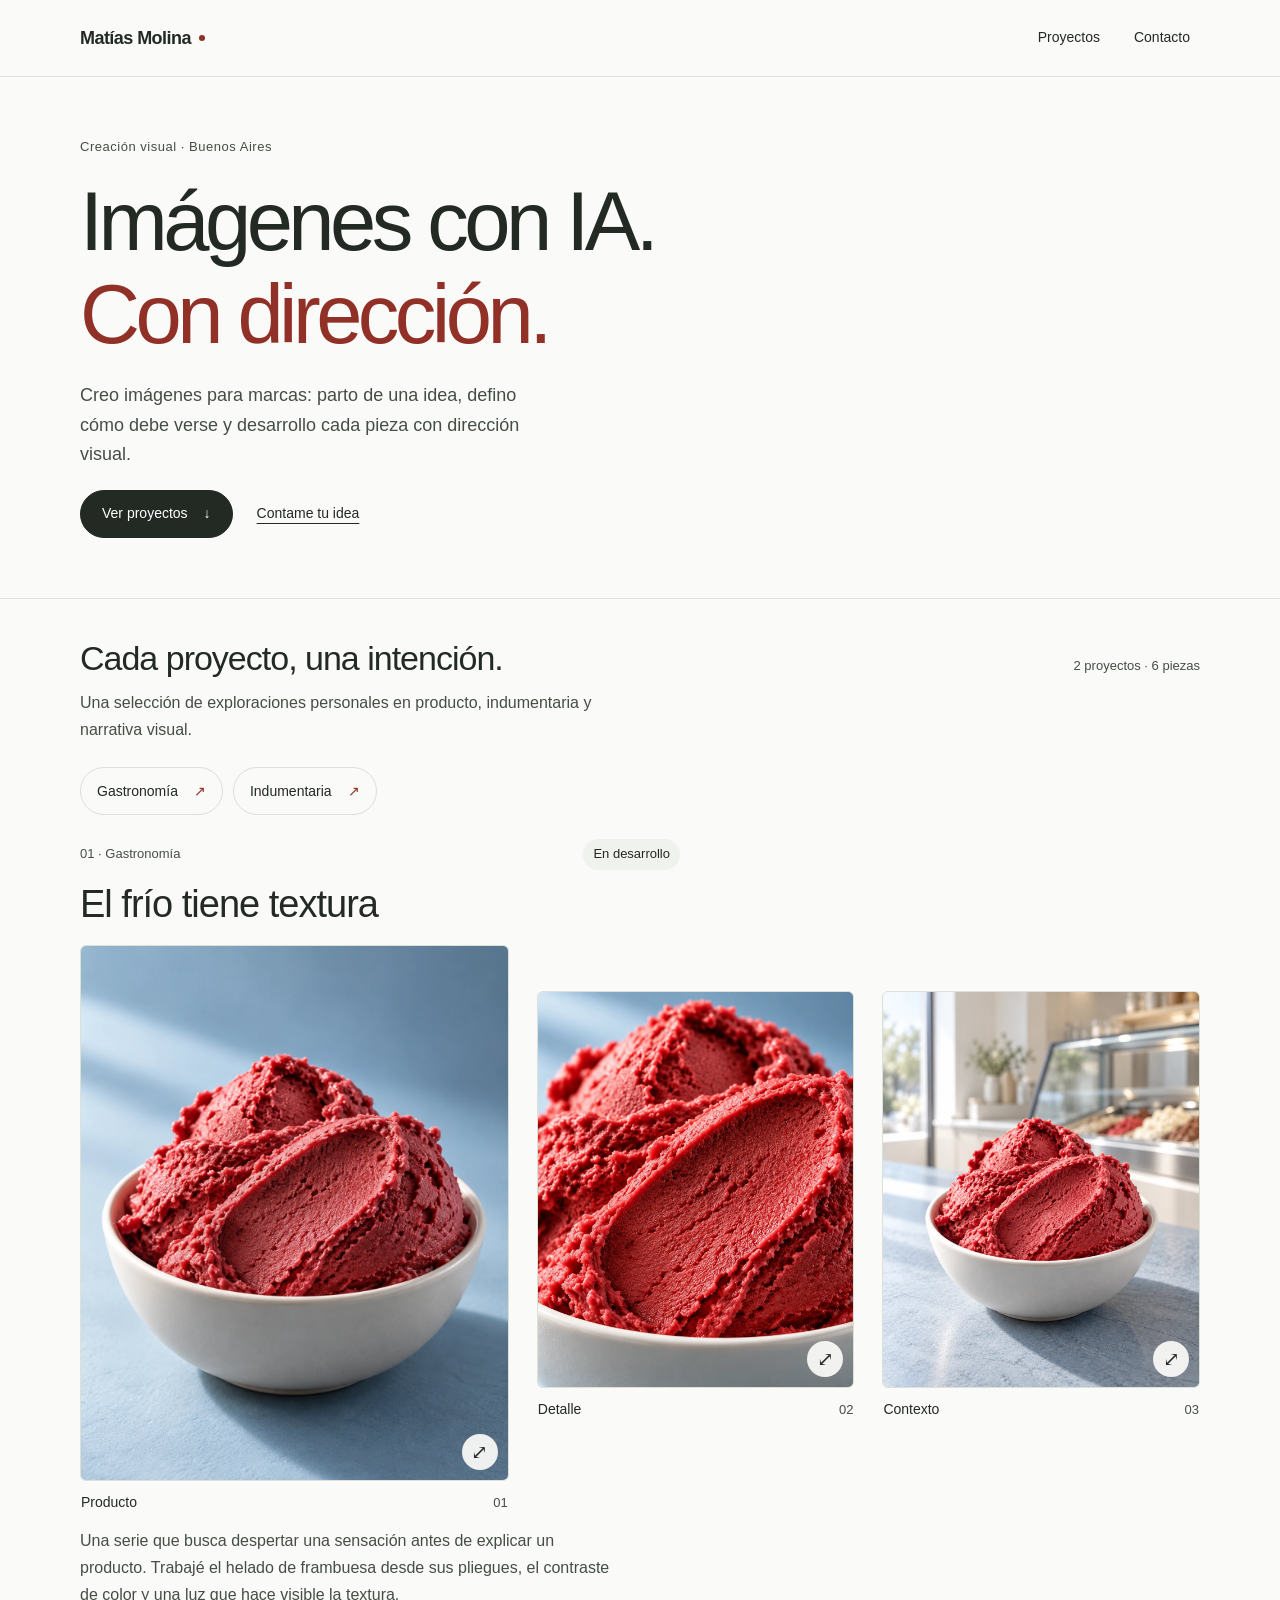
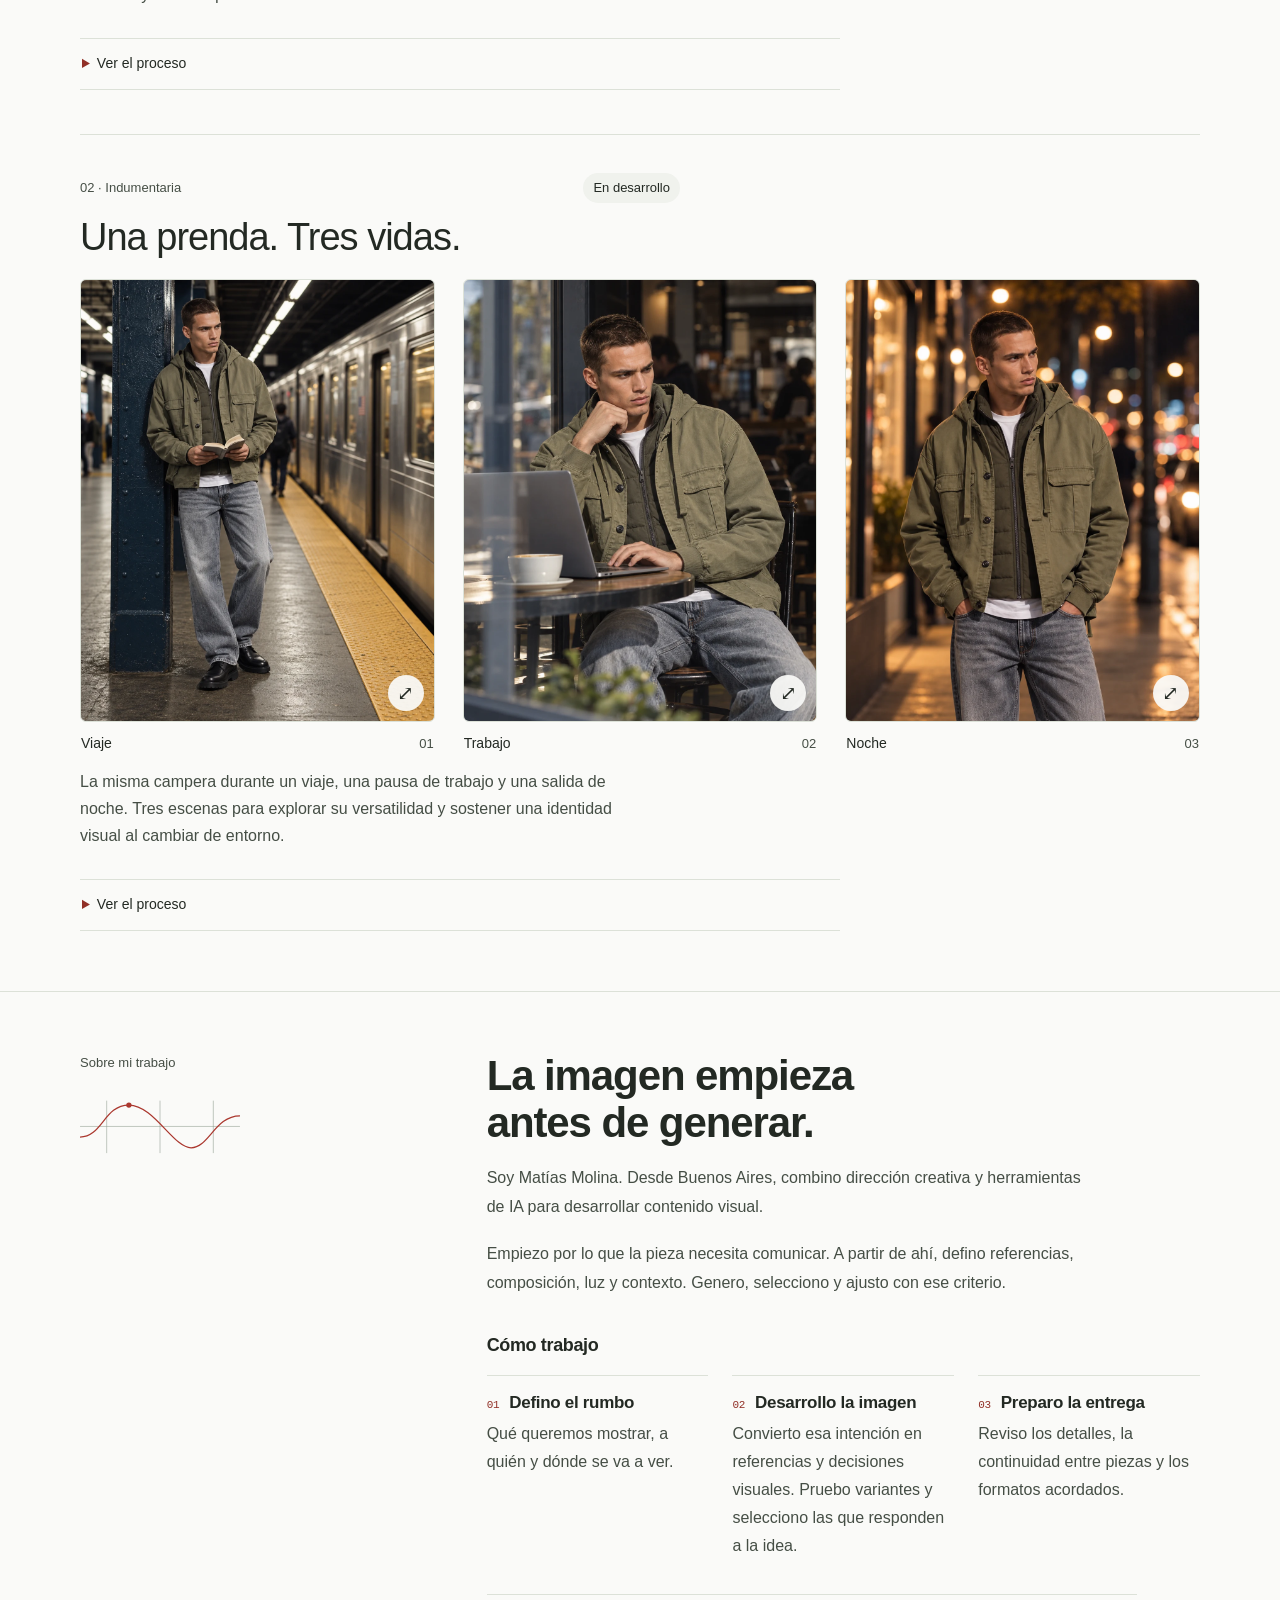
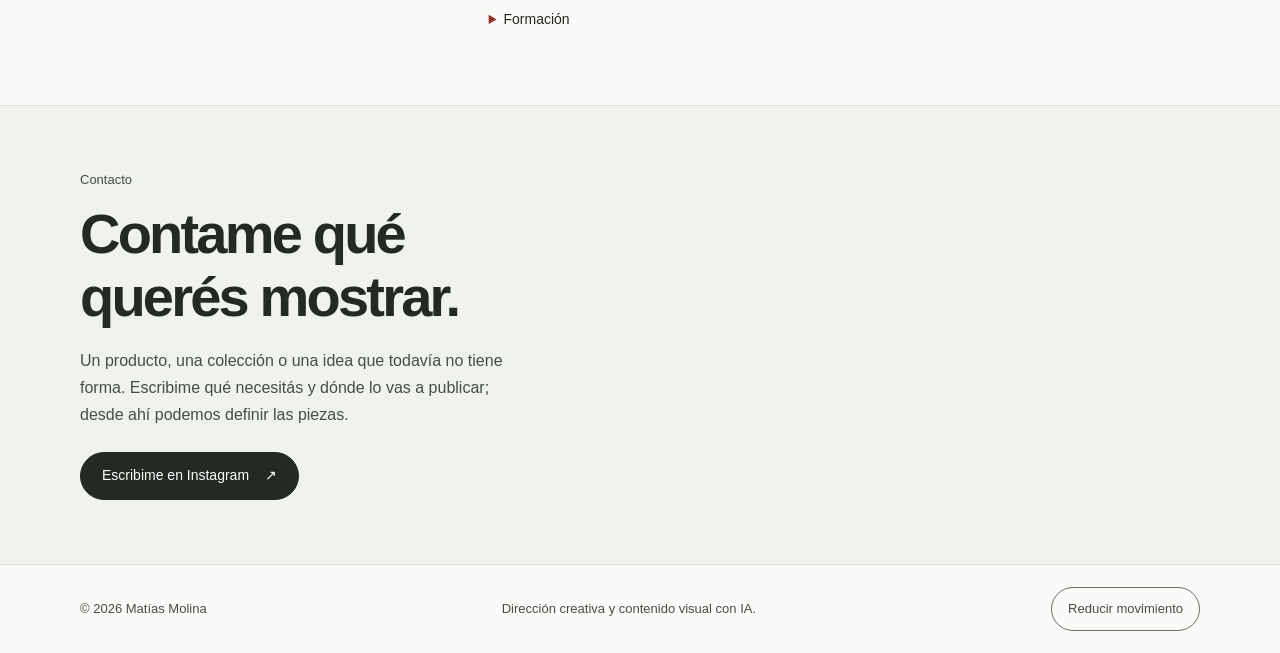
==== site/index.html @ 22e46d61 "Align portfolio headline and SEO with published image work" ====
<!doctype html>
<html lang="es-AR">
<head>
<meta charset="utf-8">
<meta name="viewport" content="width=device-width, initial-scale=1">
<meta name="description" content="Creo imágenes con IA para marcas. Conocé mis proyectos, las decisiones detrás de cada pieza y cómo trabajo. Soy Matías Molina.">
<meta name="theme-color" content="#fafaf8">
<title>Imágenes con IA para marcas | Matías Molina</title>
<!-- SEO:START --><link rel="canonical" href="https://ia-creative-portfolio-matiasmolina.netlify.app/"><meta name="robots" content="index,follow,max-image-preview:large"><meta property="og:type" content="website"><meta property="og:locale" content="es_AR"><meta property="og:site_name" content="Matías Molina"><meta property="og:url" content="https://ia-creative-portfolio-matiasmolina.netlify.app/"><meta property="og:title" content="Matías Molina · Imágenes con IA"><meta property="og:description" content="Creo imágenes con IA para marcas. Conocé mis proyectos y las decisiones detrás de cada pieza."><meta property="og:image" content="https://ia-creative-portfolio-matiasmolina.netlify.app/assets/projects/el-frio-tiene-textura-reinicio-v01.webp"><meta property="og:image:alt" content="Helado rojo frambuesa con pliegues de espátula en un cuenco blanco, sobre fondo azul grisáceo y con luz lateral."><meta name="twitter:card" content="summary_large_image"><meta name="twitter:image" content="https://ia-creative-portfolio-matiasmolina.netlify.app/assets/projects/el-frio-tiene-textura-reinicio-v01.webp"><script type="application/ld+json">{"@context":"https://schema.org","@graph":[{"@type":"Person","@id":"https://ia-creative-portfolio-matiasmolina.netlify.app/#matias","name":"Matías Molina","url":"https://ia-creative-portfolio-matiasmolina.netlify.app/","sameAs":["https://www.instagram.com/matias_sistemascreativos/"],"jobTitle":"Creador de contenido visual con IA"},{"@type":"WebSite","@id":"https://ia-creative-portfolio-matiasmolina.netlify.app/#website","url":"https://ia-creative-portfolio-matiasmolina.netlify.app/","name":"Matías Molina · Creación visual con IA","inLanguage":"es-AR","publisher":{"@id":"https://ia-creative-portfolio-matiasmolina.netlify.app/#matias"}},{"@type":"CollectionPage","@id":"https://ia-creative-portfolio-matiasmolina.netlify.app/#portfolio","url":"https://ia-creative-portfolio-matiasmolina.netlify.app/","name":"Imágenes con IA para marcas","inLanguage":"es-AR","isPartOf":{"@id":"https://ia-creative-portfolio-matiasmolina.netlify.app/#website"},"author":{"@id":"https://ia-creative-portfolio-matiasmolina.netlify.app/#matias"},"hasPart":[{"@type":"CreativeWork","name":"El frío tiene textura","url":"https://ia-creative-portfolio-matiasmolina.netlify.app/#001-el-frio-tiene-textura","description":"Una serie que busca despertar una sensación antes de explicar un producto. Trabajé el helado de frambuesa desde sus pliegues, el contraste de color y una luz que hace visible la textura.","creativeWorkStatus":"En desarrollo","creator":{"@id":"https://ia-creative-portfolio-matiasmolina.netlify.app/#matias"},"image":["https://ia-creative-portfolio-matiasmolina.netlify.app/assets/projects/el-frio-tiene-textura-reinicio-v01.webp","https://ia-creative-portfolio-matiasmolina.netlify.app/assets/projects/el-frio-tiene-textura-macro-v01.webp","https://ia-creative-portfolio-matiasmolina.netlify.app/assets/projects/el-frio-tiene-textura-contexto-v01.webp"]},{"@type":"CreativeWork","name":"Una prenda. Tres vidas.","url":"https://ia-creative-portfolio-matiasmolina.netlify.app/#002-una-prenda-tres-vidas","description":"La misma campera durante un viaje, una pausa de trabajo y una salida de noche. Tres escenas para explorar su versatilidad y sostener una identidad visual al cambiar de entorno.","creativeWorkStatus":"En desarrollo","creator":{"@id":"https://ia-creative-portfolio-matiasmolina.netlify.app/#matias"},"image":["https://ia-creative-portfolio-matiasmolina.netlify.app/assets/projects/una-prenda-tres-vidas-viaje-v01.webp","https://ia-creative-portfolio-matiasmolina.netlify.app/assets/projects/una-prenda-tres-vidas-trabajo-v01.webp","https://ia-creative-portfolio-matiasmolina.netlify.app/assets/projects/una-prenda-tres-vidas-noche-v01.webp"]}]}]}</script><!-- SEO:END -->
<link rel="icon" href="assets/favicon.svg" type="image/svg+xml">
<link rel="stylesheet" href="assets/site.css">
</head>
<body id="inicio">
<a class="skip" href="#contenido">Ir al contenido</a>
<header class="site-header"><div class="wrap header-inner"><a class="brand" href="#inicio" aria-label="Matías Molina, inicio">Matías Molina<span class="brand-dot" aria-hidden="true"></span></a><nav class="nav" aria-label="Navegación principal"><a href="#trabajos">Proyectos</a><a href="#contacto">Contacto</a></nav></div></header>
<main id="contenido" tabindex="-1">
<section class="wrap hero" aria-labelledby="hero-title"><p class="eyebrow">Creación visual · Buenos Aires</p><h1 id="hero-title">Imágenes con IA.<br><span>Con dirección.</span></h1><p class="hero-copy">Creo imágenes para marcas: parto de una idea, defino cómo debe verse y desarrollo cada pieza con dirección visual.</p><div class="hero-actions"><a class="button" href="#trabajos">Ver proyectos <span aria-hidden="true">↓</span></a><a class="text-link" href="#contacto">Contame tu idea</a></div></section>
<section class="section work-section" id="trabajos" aria-labelledby="work-title"><div class="wrap"><div class="section-heading"><h2 id="work-title">Cada proyecto, una intención.</h2><p class="count" id="catalog-count" hidden></p></div><p class="project-intro">Una selección de exploraciones personales en producto, indumentaria y narrativa visual.</p><nav class="project-index" aria-label="Ir a un proyecto"><a href="#001-el-frio-tiene-textura">Gastronomía <span aria-hidden="true">↗</span></a><a href="#002-una-prenda-tres-vidas">Indumentaria <span aria-hidden="true">↗</span></a></nav><div class="filters" id="filters" role="group" aria-label="Filtrar por formato" hidden><button type="button" data-filter="all" aria-pressed="true">Todo</button><button type="button" data-filter="image" aria-pressed="false">Imágenes</button><button type="button" data-filter="video" aria-pressed="false">Videos</button></div><!-- CATALOG:START --><div id="catalog"><article class="project" id="001-el-frio-tiene-textura" aria-labelledby="title-001-el-frio-tiene-textura"><div class="project-top"><p class="project-category">01 · Gastronomía</p><span class="status-pill">En desarrollo</span></div><h3 class="project-title" id="title-001-el-frio-tiene-textura">El frío tiene textura</h3><div class="project-grid"><figure class="creative"><a class="media-button" href="assets/projects/el-frio-tiene-textura-reinicio-v01.webp" data-creative="el-frio-tiene-textura-reinicio-v01.webp" aria-label="Ampliar producto de El frío tiene textura"><img src="assets/projects/el-frio-tiene-textura-reinicio-v01.webp" alt="Helado rojo frambuesa con pliegues de espátula en un cuenco blanco, sobre fondo azul grisáceo y con luz lateral." fetchpriority="high" loading="eager" decoding="async"><span class="enlarge" aria-hidden="true">⤢</span></a><figcaption><span>Producto</span><span class="creative-number">01</span></figcaption></figure><figure class="creative"><a class="media-button" href="assets/projects/el-frio-tiene-textura-macro-v01.webp" data-creative="el-frio-tiene-textura-macro-v01.webp" aria-label="Ampliar detalle de El frío tiene textura"><img src="assets/projects/el-frio-tiene-textura-macro-v01.webp" alt="Macro de helado de frambuesa con marcas de espátula y pliegues iluminados desde la izquierda, con el borde de un cuenco blanco." loading="lazy" decoding="async"><span class="enlarge" aria-hidden="true">⤢</span></a><figcaption><span>Detalle</span><span class="creative-number">02</span></figcaption></figure><figure class="creative"><a class="media-button" href="assets/projects/el-frio-tiene-textura-contexto-v01.webp" data-creative="el-frio-tiene-textura-contexto-v01.webp" aria-label="Ampliar contexto de El frío tiene textura"><img src="assets/projects/el-frio-tiene-textura-contexto-v01.webp" alt="Helado de frambuesa en un cuenco blanco sobre un mostrador azul grisáceo, con una vitrina de heladería al fondo y luz natural desde la izquierda." loading="lazy" decoding="async"><span class="enlarge" aria-hidden="true">⤢</span></a><figcaption><span>Contexto</span><span class="creative-number">03</span></figcaption></figure></div><p class="project-intro">Una serie que busca despertar una sensación antes de explicar un producto. Trabajé el helado de frambuesa desde sus pliegues, el contraste de color y una luz que hace visible la textura.</p><details class="project-process"><summary>Ver el proceso</summary><dl class="process-grid"><div><dt>La intención</dt><dd>Quise que la textura fuera lo primero que se percibe: las marcas de la espátula, el relieve y la densidad del helado.</dd></div><div><dt>La dirección</dt><dd>Elegí luz lateral para revelar los pliegues y un fondo azul grisáceo para destacar el rojo frambuesa.</dd></div><div><dt>La producción</dt><dd>Generé las imágenes con IA a partir de referencias de helado real que seleccioné para orientar el color, la textura y el servido. Usé la imagen de producto como referencia para el macro y la escena de heladería.</dd></div><div><dt>El estado</dt><dd>Serie inicial de tres imágenes: producto, detalle y contexto. En revisión final de continuidad visual.</dd></div></dl></details></article>
<article class="project" id="002-una-prenda-tres-vidas" aria-labelledby="title-002-una-prenda-tres-vidas"><div class="project-top"><p class="project-category">02 · Indumentaria</p><span class="status-pill">En desarrollo</span></div><h3 class="project-title" id="title-002-una-prenda-tres-vidas">Una prenda. Tres vidas.</h3><div class="project-grid"><figure class="creative"><a class="media-button" href="assets/projects/una-prenda-tres-vidas-viaje-v01.webp" data-creative="una-prenda-tres-vidas-viaje-v01.webp" aria-label="Ampliar viaje de Una prenda. Tres vidas."><img src="assets/projects/una-prenda-tres-vidas-viaje-v01.webp" alt="Hombre con campera verde oliva y jeans grises, apoyado en una columna de estación con un libro abierto." loading="lazy" decoding="async"><span class="enlarge" aria-hidden="true">⤢</span></a><figcaption><span>Viaje</span><span class="creative-number">01</span></figcaption></figure><figure class="creative"><a class="media-button" href="assets/projects/una-prenda-tres-vidas-trabajo-v01.webp" data-creative="una-prenda-tres-vidas-trabajo-v01.webp" aria-label="Ampliar trabajo de Una prenda. Tres vidas."><img src="assets/projects/una-prenda-tres-vidas-trabajo-v01.webp" alt="El mismo personaje con campera verde oliva, sentado junto a una ventana de café frente a una computadora portátil." loading="lazy" decoding="async"><span class="enlarge" aria-hidden="true">⤢</span></a><figcaption><span>Trabajo</span><span class="creative-number">02</span></figcaption></figure><figure class="creative"><a class="media-button" href="assets/projects/una-prenda-tres-vidas-noche-v01.webp" data-creative="una-prenda-tres-vidas-noche-v01.webp" aria-label="Ampliar noche de Una prenda. Tres vidas."><img src="assets/projects/una-prenda-tres-vidas-noche-v01.webp" alt="Retrato nocturno del mismo personaje con campera verde oliva y jeans grises, rodeado de luces urbanas desenfocadas." loading="lazy" decoding="async"><span class="enlarge" aria-hidden="true">⤢</span></a><figcaption><span>Noche</span><span class="creative-number">03</span></figcaption></figure></div><p class="project-intro">La misma campera durante un viaje, una pausa de trabajo y una salida de noche. Tres escenas para explorar su versatilidad y sostener una identidad visual al cambiar de entorno.</p><details class="project-process"><summary>Ver el proceso</summary><dl class="process-grid"><div><dt>La intención</dt><dd>Busqué mostrar una prenda a través de las situaciones en las que podría usarse.</dd></div><div><dt>La dirección</dt><dd>Mantuve al personaje y el conjunto como punto de partida. Cambié la luz, el encuadre y el escenario para darle un carácter propio a cada momento.</dd></div><div><dt>La producción</dt><dd>Seleccioné seis referencias y generé las escenas con IA. La primera imagen también sirvió como guía visual para las siguientes.</dd></div><div><dt>El estado</dt><dd>Serie de tres imágenes en desarrollo. Estoy refinando la continuidad de los detalles de la campera.</dd></div></dl></details></article></div><!-- CATALOG:END --></div></section>
<section class="section about" aria-labelledby="about-title"><div class="wrap about-layout"><div><p class="section-kicker">Sobre mi trabajo</p><div class="signature" aria-hidden="true"><svg viewBox="0 0 180 65" fill="none"><path d="M0 32H180M30 3V62M90 3V62M150 3V62" stroke="currentColor" stroke-width=".6"/><path d="M0 44C25 44 27 8 55 8S105 56 125 56 152 20 180 20" stroke="#ab382f" stroke-width="1.4"/><circle cx="55" cy="8" r="3" fill="#ab382f"/></svg></div></div><div><h2 id="about-title">La imagen empieza<br>antes de generar.</h2><p class="about-copy">Soy Matías Molina. Desde Buenos Aires, combino dirección creativa y herramientas de IA para desarrollar contenido visual.</p><p class="about-copy">Empiezo por lo que la pieza necesita comunicar. A partir de ahí, defino referencias, composición, luz y contexto. Genero, selecciono y ajusto con ese criterio.</p><h3>Cómo trabajo</h3><ol class="method"><li><h3><span aria-hidden="true">01</span>Defino el rumbo</h3><p>Qué queremos mostrar, a quién y dónde se va a ver.</p></li><li><h3><span aria-hidden="true">02</span>Desarrollo la imagen</h3><p>Convierto esa intención en referencias y decisiones visuales. Pruebo variantes y selecciono las que responden a la idea.</p></li><li><h3><span aria-hidden="true">03</span>Preparo la entrega</h3><p>Reviso los detalles, la continuidad entre piezas y los formatos acordados.</p></li></ol><details class="training"><summary>Formación</summary><div class="training-body"><div><h3>Modo Máquina · En curso</h3><p>Actualmente curso Modo Máquina, con foco en creación de contenido con inteligencia artificial.</p><a class="inline-link" href="https://modomaquina.com/" target="_blank" rel="noopener noreferrer">Ver la formación <span class="sr-only">(abre una pestaña nueva)</span><span aria-hidden="true">↗</span></a></div></div></details></div></div></section>
<section class="contact-section" id="contacto" aria-labelledby="contact-title"><div class="wrap"><p class="eyebrow">Contacto</p><h2 id="contact-title">Contame qué<br>querés mostrar.</h2><p class="contact-copy">Un producto, una colección o una idea que todavía no tiene forma. Escribime qué necesitás y dónde lo vas a publicar; desde ahí podemos definir las piezas.</p><a class="button" href="https://www.instagram.com/matias_sistemascreativos/" target="_blank" rel="noopener noreferrer">Escribime en Instagram <span class="sr-only">(abre una pestaña nueva)</span><span aria-hidden="true">↗</span></a></div></section>
</main>
<footer class="footer"><div class="wrap footer-inner"><span>© 2026 Matías Molina</span><span>Dirección creativa y contenido visual con IA.</span><button class="motion-control" id="motion-toggle" type="button" aria-pressed="false" hidden>Reducir movimiento</button></div></footer>
<dialog class="viewer" id="viewer" aria-labelledby="viewer-title" aria-describedby="viewer-caption"><div class="viewer-layout"><header class="viewer-header"><h2 id="viewer-title"></h2><button class="viewer-close" type="button" id="viewer-close" autofocus>Cerrar <span aria-hidden="true">×</span></button></header><div class="viewer-body"><div class="viewer-stage" id="viewer-stage"></div><p class="viewer-caption" id="viewer-caption"></p></div><nav class="viewer-nav" aria-label="Recorrer imágenes del proyecto"><button type="button" id="viewer-prev">Anterior</button><p id="viewer-position" role="status" aria-live="polite"></p><button type="button" id="viewer-next">Siguiente</button></nav></div></dialog>
<!-- DATA:START --><script type="application/json" id="portfolio-data">[{"id":"el-frio-tiene-textura-reinicio-v01.webp","projectId":"001-el-frio-tiene-textura","name":"El frío tiene textura","role":"Producto","type":"image","src":"assets/projects/el-frio-tiene-textura-reinicio-v01.webp","alt":"Helado rojo frambuesa con pliegues de espátula en un cuenco blanco, sobre fondo azul grisáceo y con luz lateral.","order":1,"subtitle":"Gastronomía · Proyecto personal · En desarrollo","summary":"Una serie que busca despertar una sensación antes de explicar un producto. Trabajé el helado de frambuesa desde sus pliegues, el contraste de color y una luz que hace visible la textura.","concept":"Quise que la textura fuera lo primero que se percibe: las marcas de la espátula, el relieve y la densidad del helado.","decision":"Elegí luz lateral para revelar los pliegues y un fondo azul grisáceo para destacar el rojo frambuesa.","pending":"Serie inicial de tres imágenes: producto, detalle y contexto. En revisión final de continuidad visual.","origin":"Generé las imágenes con IA a partir de referencias de helado real que seleccioné para orientar el color, la textura y el servido. Usé la imagen de producto como referencia para el macro y la escena de heladería."},{"id":"el-frio-tiene-textura-macro-v01.webp","projectId":"001-el-frio-tiene-textura","name":"El frío tiene textura","role":"Detalle","type":"image","src":"assets/projects/el-frio-tiene-textura-macro-v01.webp","alt":"Macro de helado de frambuesa con marcas de espátula y pliegues iluminados desde la izquierda, con el borde de un cuenco blanco.","order":2,"subtitle":"Gastronomía · Proyecto personal · En desarrollo","summary":"Una serie que busca despertar una sensación antes de explicar un producto. Trabajé el helado de frambuesa desde sus pliegues, el contraste de color y una luz que hace visible la textura.","concept":"Quise que la textura fuera lo primero que se percibe: las marcas de la espátula, el relieve y la densidad del helado.","decision":"Elegí luz lateral para revelar los pliegues y un fondo azul grisáceo para destacar el rojo frambuesa.","pending":"Serie inicial de tres imágenes: producto, detalle y contexto. En revisión final de continuidad visual.","origin":"Generé las imágenes con IA a partir de referencias de helado real que seleccioné para orientar el color, la textura y el servido. Usé la imagen de producto como referencia para el macro y la escena de heladería."},{"id":"el-frio-tiene-textura-contexto-v01.webp","projectId":"001-el-frio-tiene-textura","name":"El frío tiene textura","role":"Contexto","type":"image","src":"assets/projects/el-frio-tiene-textura-contexto-v01.webp","alt":"Helado de frambuesa en un cuenco blanco sobre un mostrador azul grisáceo, con una vitrina de heladería al fondo y luz natural desde la izquierda.","order":3,"subtitle":"Gastronomía · Proyecto personal · En desarrollo","summary":"Una serie que busca despertar una sensación antes de explicar un producto. Trabajé el helado de frambuesa desde sus pliegues, el contraste de color y una luz que hace visible la textura.","concept":"Quise que la textura fuera lo primero que se percibe: las marcas de la espátula, el relieve y la densidad del helado.","decision":"Elegí luz lateral para revelar los pliegues y un fondo azul grisáceo para destacar el rojo frambuesa.","pending":"Serie inicial de tres imágenes: producto, detalle y contexto. En revisión final de continuidad visual.","origin":"Generé las imágenes con IA a partir de referencias de helado real que seleccioné para orientar el color, la textura y el servido. Usé la imagen de producto como referencia para el macro y la escena de heladería."},{"id":"una-prenda-tres-vidas-viaje-v01.webp","projectId":"002-una-prenda-tres-vidas","name":"Una prenda. Tres vidas.","role":"Viaje","type":"image","src":"assets/projects/una-prenda-tres-vidas-viaje-v01.webp","alt":"Hombre con campera verde oliva y jeans grises, apoyado en una columna de estación con un libro abierto.","order":1,"subtitle":"Indumentaria · Proyecto personal · En desarrollo","summary":"La misma campera durante un viaje, una pausa de trabajo y una salida de noche. Tres escenas para explorar su versatilidad y sostener una identidad visual al cambiar de entorno.","concept":"Busqué mostrar una prenda a través de las situaciones en las que podría usarse.","decision":"Mantuve al personaje y el conjunto como punto de partida. Cambié la luz, el encuadre y el escenario para darle un carácter propio a cada momento.","pending":"Serie de tres imágenes en desarrollo. Estoy refinando la continuidad de los detalles de la campera.","origin":"Seleccioné seis referencias y generé las escenas con IA. La primera imagen también sirvió como guía visual para las siguientes."},{"id":"una-prenda-tres-vidas-trabajo-v01.webp","projectId":"002-una-prenda-tres-vidas","name":"Una prenda. Tres vidas.","role":"Trabajo","type":"image","src":"assets/projects/una-prenda-tres-vidas-trabajo-v01.webp","alt":"El mismo personaje con campera verde oliva, sentado junto a una ventana de café frente a una computadora portátil.","order":2,"subtitle":"Indumentaria · Proyecto personal · En desarrollo","summary":"La misma campera durante un viaje, una pausa de trabajo y una salida de noche. Tres escenas para explorar su versatilidad y sostener una identidad visual al cambiar de entorno.","concept":"Busqué mostrar una prenda a través de las situaciones en las que podría usarse.","decision":"Mantuve al personaje y el conjunto como punto de partida. Cambié la luz, el encuadre y el escenario para darle un carácter propio a cada momento.","pending":"Serie de tres imágenes en desarrollo. Estoy refinando la continuidad de los detalles de la campera.","origin":"Seleccioné seis referencias y generé las escenas con IA. La primera imagen también sirvió como guía visual para las siguientes."},{"id":"una-prenda-tres-vidas-noche-v01.webp","projectId":"002-una-prenda-tres-vidas","name":"Una prenda. Tres vidas.","role":"Noche","type":"image","src":"assets/projects/una-prenda-tres-vidas-noche-v01.webp","alt":"Retrato nocturno del mismo personaje con campera verde oliva y jeans grises, rodeado de luces urbanas desenfocadas.","order":3,"subtitle":"Indumentaria · Proyecto personal · En desarrollo","summary":"La misma campera durante un viaje, una pausa de trabajo y una salida de noche. Tres escenas para explorar su versatilidad y sostener una identidad visual al cambiar de entorno.","concept":"Busqué mostrar una prenda a través de las situaciones en las que podría usarse.","decision":"Mantuve al personaje y el conjunto como punto de partida. Cambié la luz, el encuadre y el escenario para darle un carácter propio a cada momento.","pending":"Serie de tres imágenes en desarrollo. Estoy refinando la continuidad de los detalles de la campera.","origin":"Seleccioné seis referencias y generé las escenas con IA. La primera imagen también sirvió como guía visual para las siguientes."}]</script><!-- DATA:END -->
<script defer src="assets/vendor/gsap.min.js"></script>
<script defer src="assets/site.js"></script>
</body>
</html>
---- site/assets/site.css ----
:root{--bg:#fafaf8;--surface:#f0f2ed;--ink:#232923;--muted:#454e45;--line:#dce1d8;--accent:#913027;--radius:14px;--space:24px}*{box-sizing:border-box}html{scroll-behavior:smooth;scroll-padding-top:88px}body{margin:0;color:var(--ink);background:var(--bg);font:16px/1.6 -apple-system,BlinkMacSystemFont,"Helvetica Neue",Arial,sans-serif;-webkit-font-smoothing:antialiased}button,a{-webkit-tap-highlight-color:transparent;touch-action:manipulation}a{color:inherit}button{font:inherit;cursor:pointer}button:disabled{cursor:default;opacity:.4}button:focus-visible,a:focus-visible,summary:focus-visible{outline:2px solid var(--accent);outline-offset:5px}button{color:inherit}img,video{display:block;max-width:100%}[hidden]{display:none!important}h1,h2,h3,p,figure{margin:0}h1,h2,h3{line-height:1.12;font-weight:600}a{text-decoration:none}.wrap{width:min(1120px,calc(100% - 40px));margin-inline:auto}.skip{position:fixed;top:-100px;left:20px;z-index:200;background:var(--bg);padding:12px 20px;border:1px solid var(--ink)}.skip:focus{top:12px}.site-header{position:sticky;top:0;z-index:20;background:#fafaf8f2;border-bottom:1px solid var(--line);backdrop-filter:blur(16px)}.header-inner{min-height:68px;display:flex;align-items:center;justify-content:space-between;gap:12px}.brand{font-size:16px;font-weight:600;letter-spacing:-.55px;display:flex;align-items:center;min-height:44px;white-space:nowrap}.brand-dot{width:6px;height:6px;background:var(--accent);border-radius:50%;margin-left:8px}.nav{display:flex;gap:4px}.nav a{display:flex;align-items:center;min-height:44px;padding:8px 10px;font-size:13px}.nav a:hover{color:var(--accent)}.eyebrow{font-size:12px;line-height:1.5;color:var(--muted);letter-spacing:.04em}.hero{padding-top:42px;padding-bottom:42px}.hero h1{font-size:clamp(38px,9.8vw,64px);letter-spacing:-.055em;margin-top:18px;max-width:740px}.hero h1 span{color:var(--accent)}.hero-copy{max-width:480px;margin-top:20px;font-size:16px;line-height:1.65;color:var(--muted)}.hero-actions{display:flex;gap:12px;align-items:center;flex-wrap:wrap;margin-top:25px}.button{min-height:48px;display:inline-flex;align-items:center;justify-content:center;gap:16px;padding:12px 21px;border-radius:26px;background:var(--ink);color:white;border:1px solid var(--ink);font-size:14px;font-weight:500;line-height:1.4}.button:hover{background:#3c463c}.text-link{display:inline-flex;align-items:center;gap:8px;min-height:48px;padding:10px 12px;font-size:14px}.text-link:hover{color:var(--accent)}.section{padding-block:42px;border-top:1px solid var(--line)}.section-heading{display:flex;align-items:baseline;justify-content:space-between;gap:20px;flex-wrap:wrap}.section-heading h2{font-size:27px;letter-spacing:-1px}.count{font-size:12px;color:var(--muted)}.work-intro{margin-top:14px;color:var(--muted);font-size:14px;max-width:590px}.filters{display:flex;gap:4px;padding:4px;background:var(--surface);border-radius:28px;width:fit-content;margin-top:22px}.filters button{min-height:44px;min-width:70px;border:0;padding:10px 16px;border-radius:24px;background:transparent;font-size:14px}.filters button[aria-pressed=true]{background:white;box-shadow:0 1px 4px #2330240d}.catalog-status{padding-block:30px;color:var(--muted);font-size:14px}.retry{background:white;border:1px solid var(--line);border-radius:24px;min-height:44px;padding:8px 18px;margin-top:12px}.project{margin-top:32px}.project+.project{border-top:1px solid var(--line);padding-top:38px;margin-top:44px}.project-top{display:flex;align-items:center;justify-content:space-between;gap:16px}.project-category{font-size:12px;color:var(--muted)}.status-pill{display:inline-flex;align-items:center;min-height:28px;font-size:11px;background:var(--surface);border-radius:20px;padding:4px 10px;white-space:nowrap}.project-title{font-size:27px;letter-spacing:-1px;margin-top:13px;max-width:600px}.project-intro{font-size:14px;color:var(--muted);max-width:570px;margin-top:12px;line-height:1.7}.project-grid{display:grid;grid-template-columns:minmax(0,1fr) minmax(0,1fr);gap:22px 14px;margin-top:23px}.creative:first-child{grid-column:1/-1}.creative{min-width:0}.media-button{padding:0;display:block;position:relative;width:100%;border:1px solid var(--line);border-radius:var(--radius);overflow:hidden;background:var(--surface);aspect-ratio:4/5;text-align:left}.media-button img,.media-button video{width:100%;height:100%;object-fit:cover;transition:transform .35s}.media-button:hover img{transform:scale(1.015)}.enlarge{position:absolute;right:10px;bottom:10px;display:grid;place-items:center;width:36px;height:36px;border-radius:50%;background:#fafaf8ee;color:var(--ink);font-size:20px;line-height:1}.play-mark{position:absolute;top:12px;left:12px;background:#fafaf8ee;padding:5px 10px;border-radius:20px;font-size:12px}.creative figcaption{padding:10px 1px 0;font-size:13px;display:flex;align-items:center;justify-content:space-between;gap:10px}.creative-number{font-size:11px;color:var(--muted)}.project-process{margin-top:22px;border-block:1px solid var(--line)}summary{cursor:pointer;min-height:48px;padding:13px 2px;font-size:14px;font-weight:500}summary::marker{color:var(--accent)}.process-grid{display:grid;gap:20px;padding:8px 0 24px}.process-grid dt{font-size:12px;font-weight:600;margin-bottom:5px}.process-grid dd{font-size:13px;color:var(--muted);line-height:1.75;margin:0}.about-layout{display:grid;gap:28px}.section-kicker{font-size:12px;color:var(--muted)}.about h2{font-size:31px;letter-spacing:-1.1px;max-width:600px}.about-copy{color:var(--muted);font-size:15px;margin-top:18px;max-width:600px;line-height:1.8}.signature{margin-top:24px;width:160px;color:#8c9a8d}.signature svg{display:block;width:100%;height:auto}.method{display:grid;list-style:none;margin:28px 0 0;padding:0;gap:22px}.method li{border-top:1px solid var(--line);padding-top:17px}.method h3{font-size:17px;letter-spacing:-.3px}.method h3 span{font:11px ui-monospace,monospace;color:var(--accent);display:inline-block;margin-right:10px}.method p{font-size:13px;color:var(--muted);margin-top:8px;line-height:1.75}.training{margin-top:30px;border-top:1px solid var(--line);max-width:650px}.training-body{padding-bottom:16px;display:grid;gap:18px}.training h3{font-size:14px;line-height:1.5}.training p{font-size:13px;color:var(--muted);margin-top:4px;line-height:1.75}.inline-link{display:inline-flex;min-height:44px;align-items:center;font-size:13px;color:var(--accent);text-decoration:underline;text-underline-offset:4px}.contact-section{padding:45px 0;background:var(--surface);border-top:1px solid var(--line)}.contact-section h2{font-size:clamp(32px,8vw,56px);letter-spacing:-.05em;max-width:620px;margin-top:14px}.contact-copy{font-size:15px;color:var(--muted);margin-top:18px;max-width:440px}.contact-section .button{margin-top:24px}.contact-section .eyebrow{letter-spacing:0}.footer{border-top:1px solid var(--line);padding-block:22px;font-size:12px;color:var(--muted)}.footer-inner{display:flex;flex-wrap:wrap;gap:8px 20px;justify-content:space-between}.footer span:last-child{width:100%}.viewer{padding:0;border:1px solid var(--line);background:var(--bg);color:var(--ink);max-width:960px;width:100%;height:100vh;height:100dvh;max-height:100dvh;margin:0;inset:0}.viewer::backdrop{background:#172017a6;backdrop-filter:blur(8px)}.viewer-layout{height:100%;display:flex;flex-direction:column}.viewer-header{display:flex;justify-content:space-between;align-items:center;gap:14px;padding:12px 16px;border-bottom:1px solid var(--line);flex:none}.viewer-header h2{font-size:15px;font-weight:500;line-height:1.4;letter-spacing:-.3px}.viewer-close{min-height:44px;min-width:72px;border:1px solid var(--line);border-radius:24px;background:transparent;font-size:13px;padding:8px 14px;flex:none}.viewer-body{overflow-y:auto;flex:1;min-height:0;padding:16px}.viewer-stage{display:flex;justify-content:center;align-items:center;min-height:200px}.viewer-stage img,.viewer-stage video{width:auto;height:auto;max-width:100%;max-height:calc(100dvh - 230px);object-fit:contain;border-radius:8px}.viewer-caption{font-size:13px;color:var(--muted);margin-top:14px;line-height:1.7}.viewer-nav{display:flex;align-items:center;justify-content:space-between;gap:16px;border-top:1px solid var(--line);padding:10px 16px;flex:none}.viewer-nav button{border:1px solid var(--line);border-radius:24px;min-height:44px;padding:8px 17px;background:transparent;font-size:13px}.viewer-nav p{font-size:12px;color:var(--muted);white-space:nowrap}.sr-only{position:absolute;width:1px;height:1px;padding:0;margin:-1px;overflow:hidden;clip:rect(0,0,0,0);white-space:nowrap;border:0}@media(min-width:768px){.wrap{width:min(1120px,calc(100% - 80px))}.header-inner{min-height:76px}.brand{font-size:18px}.nav{gap:14px}.nav a{font-size:14px}.hero{padding-top:66px;padding-bottom:62px}.hero h1{font-size:64px}.hero-copy{font-size:18px;max-width:520px}.hero-actions{margin-top:28px}.section{padding-block:60px}.section-heading h2{font-size:34px}.project{margin-top:38px}.project-title{font-size:34px}.project-top{max-width:600px}.project-grid{grid-template-columns:1.35fr 1fr 1fr;gap:22px;align-items:start}.creative:first-child{grid-column:auto}.creative:not(:first-child){margin-top:54px}.project-intro{font-size:15px}.project-process{max-width:760px;margin-top:30px}.process-grid{grid-template-columns:1fr 1fr;gap:24px 32px}.about-layout{grid-template-columns:1fr 2fr;gap:50px}.about h2{font-size:42px}.method{grid-template-columns:repeat(3,minmax(0,1fr));gap:24px;margin-top:32px}.training{margin-top:34px}.contact-section{padding:64px 0}.contact-section h2{font-size:56px}.contact-copy{font-size:16px}.footer span:last-child{width:auto}.viewer{width:min(960px,calc(100% - 48px));height:min(900px,calc(100dvh - 48px));max-height:calc(100dvh - 48px);inset:auto;margin:auto;border-radius:16px}.viewer-header{padding:14px 22px}.viewer-body{padding:20px 24px}.viewer-nav{padding:12px 22px}.viewer-stage img,.viewer-stage video{max-height:calc(100dvh - 280px)}}@media(prefers-reduced-motion:reduce){html{scroll-behavior:auto}*,*:before,*:after{transition:none!important;animation:none!important}}

/* Readable, restrained surfaces. Every standalone target remains touch sized. */
html{scroll-behavior:auto}body{line-height:1.7}.site-header{position:relative;background:var(--bg)}
a,button,summary{scroll-margin-block:24px}a:focus-visible,button:focus-visible,summary:focus-visible{outline:3px solid var(--accent);outline-offset:4px}
.nav a{font-size:14px;min-width:44px}.hero{padding-block:32px}.hero h1{font-weight:500}.hero-copy{max-width:48ch}.hero-actions{margin-top:20px}.work-section{padding-top:28px}.project{margin-top:24px}.project-top{flex-wrap:wrap;gap:8px}.project-intro{font-size:16px;max-width:60ch}.project-grid{margin-top:20px}.project-category,.count,.eyebrow,.section-kicker,.status-pill,.creative-number{font-size:13px}.work-intro,.process-grid dd,.about-copy,.method p,.viewer-caption{font-size:16px}.process-grid dt,.creative figcaption,.viewer-nav p{font-size:14px}.inline-link{text-decoration:underline;text-underline-offset:4px;display:inline-flex;align-items:center;min-height:44px}.text-link{text-decoration:underline;text-underline-offset:5px}.media-button{border-radius:6px}.media-button img,.media-button video{object-fit:contain;transition:none}.media-button:hover img{transform:none}.retry,.viewer-nav button,.viewer-close{border-color:#697369}.viewer-nav button[aria-disabled=true]{opacity:1;color:var(--muted);border-style:dashed;cursor:default}.motion-control{min-width:44px;min-height:44px;background:none;border:1px solid #697369;border-radius:24px;padding:8px 16px;font:inherit;font-size:13px}.footer-inner{align-items:center;gap:16px;flex-wrap:wrap}.footer{font-size:13px}.viewer-header{gap:12px;flex-wrap:wrap}.viewer-header h2{font-size:17px;overflow-wrap:anywhere;flex:1;min-width:150px}.viewer-close{min-width:78px;min-height:44px}.viewer-stage img{max-height:calc(100dvh - 250px)}.viewer-body{overscroll-behavior:contain}.media-button:focus-visible{outline-offset:5px}p,dd{max-width:70ch}main:focus{outline:none}
@media(min-width:768px){.hero{padding-block:60px}.hero h1{font-size:clamp(64px,6.5vw,88px);max-width:960px}.work-section{padding-top:40px}.project-grid{gap:28px}.project-title{font-weight:500;font-size:38px}.section-heading h2{font-weight:500}.creative:not(:first-child){margin-top:46px}}
@media(max-width:359px){.wrap{width:calc(100% - 32px)}.header-inner{flex-wrap:wrap;padding-block:8px;gap:0}.nav a{padding-inline:8px}.hero h1{font-size:36px}.viewer-nav{gap:8px}.viewer-nav button{padding-inline:12px}}
@media(forced-colors:active){.button,.media-button,.motion-control{border:1px solid ButtonText}:focus-visible{outline-color:Highlight}}

@media(max-width:767px){.hero{padding-block:24px}.section-heading{gap:8px}.project{margin-top:20px}.project-title{font-weight:500}}

/* Three equally weighted scenes; retain the product-led layout of other projects. */
[id="002-una-prenda-tres-vidas"] .project-grid{grid-template-columns:minmax(0,1fr)}
[id="002-una-prenda-tres-vidas"] .creative:first-child{grid-column:auto}
[id="002-una-prenda-tres-vidas"] .creative{margin-top:0}
@media(min-width:768px){
  [id="002-una-prenda-tres-vidas"] .project-grid{grid-template-columns:repeat(3,minmax(0,1fr))}
}

/* Compact project index; anchors remain usable without JavaScript. */
.project-index{display:flex;flex-wrap:wrap;gap:10px;margin-top:24px}.project-index a{display:inline-flex;align-items:center;justify-content:space-between;gap:16px;min-height:48px;padding:9px 16px;border:1px solid var(--line);border-radius:24px;font-size:14px}.project-index a:hover{border-color:var(--ink)}.project-index a span{color:var(--accent)}


/* Separate the method heading from the introduction. */
.about-layout .about-copy + h3{margin-top:36px;font-size:18px;line-height:1.3;letter-spacing:-.02em}
.about-layout .about-copy + h3 + .method{margin-top:18px}
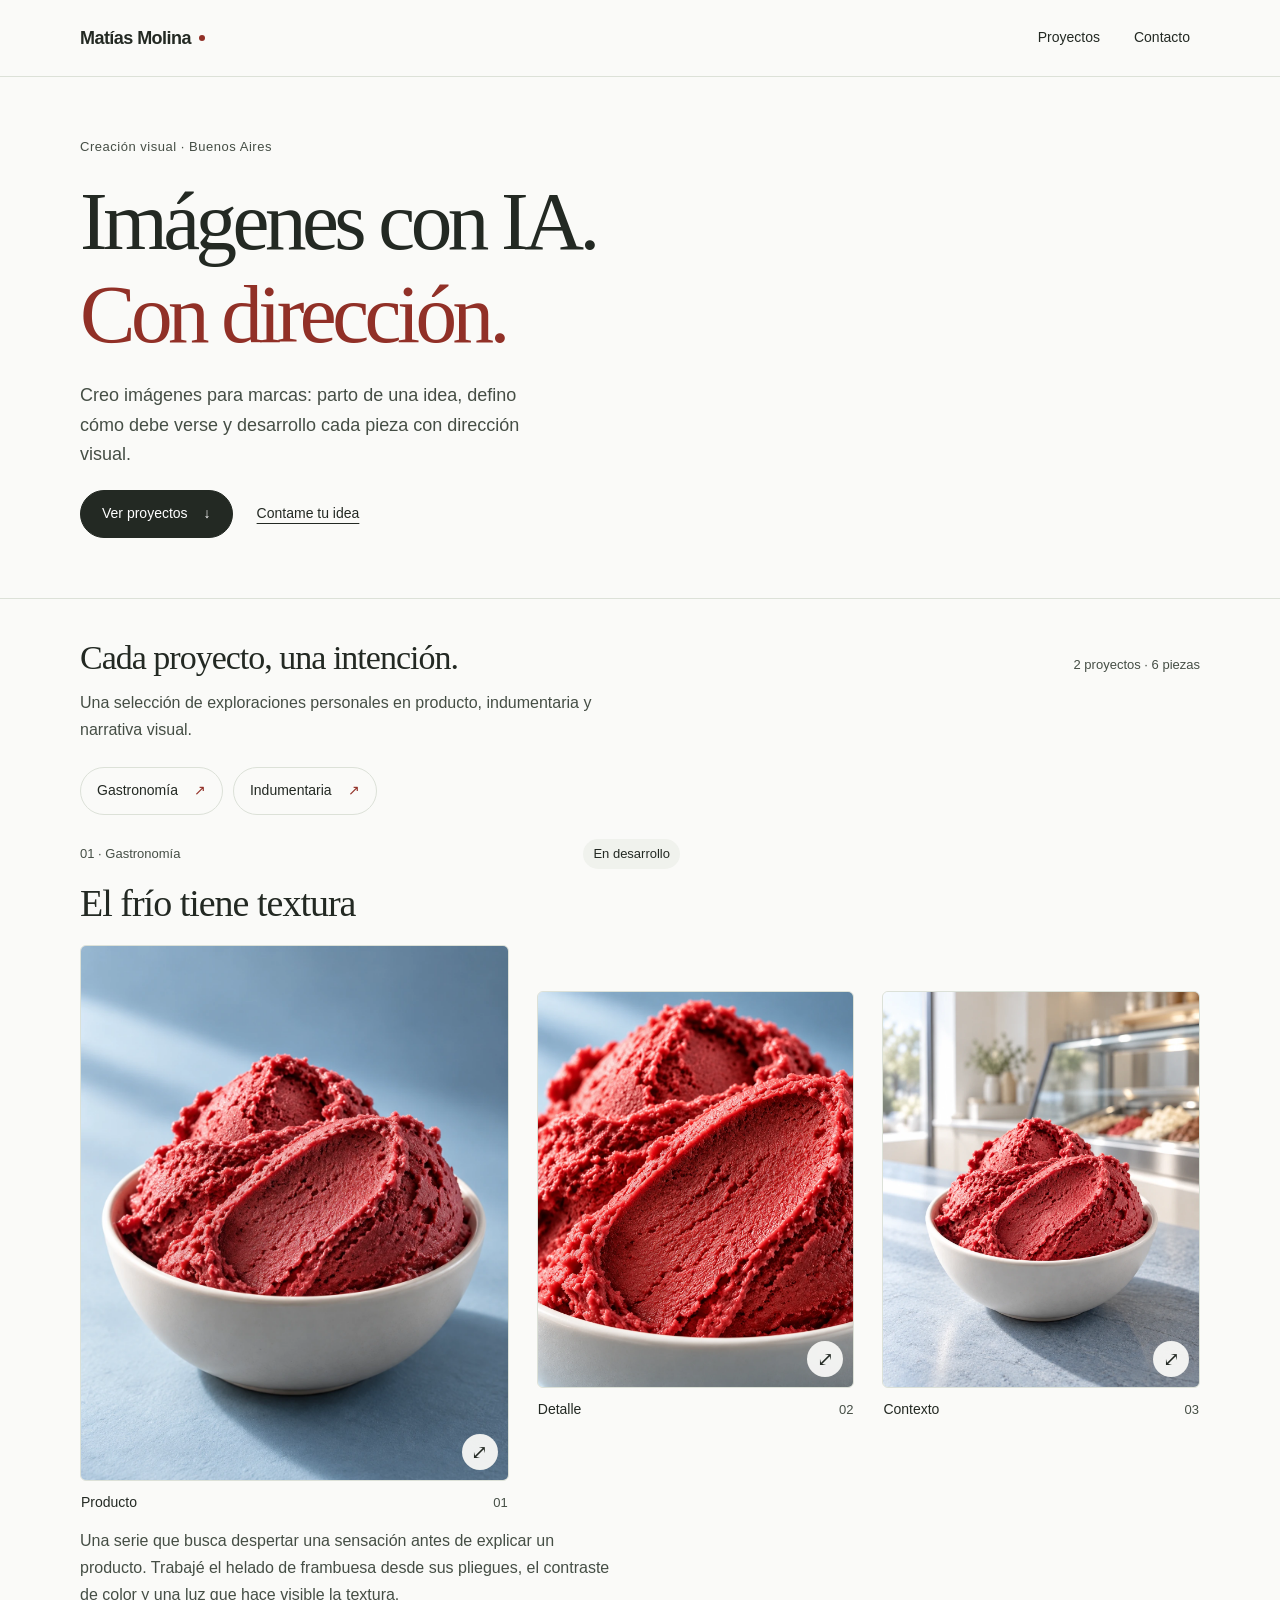
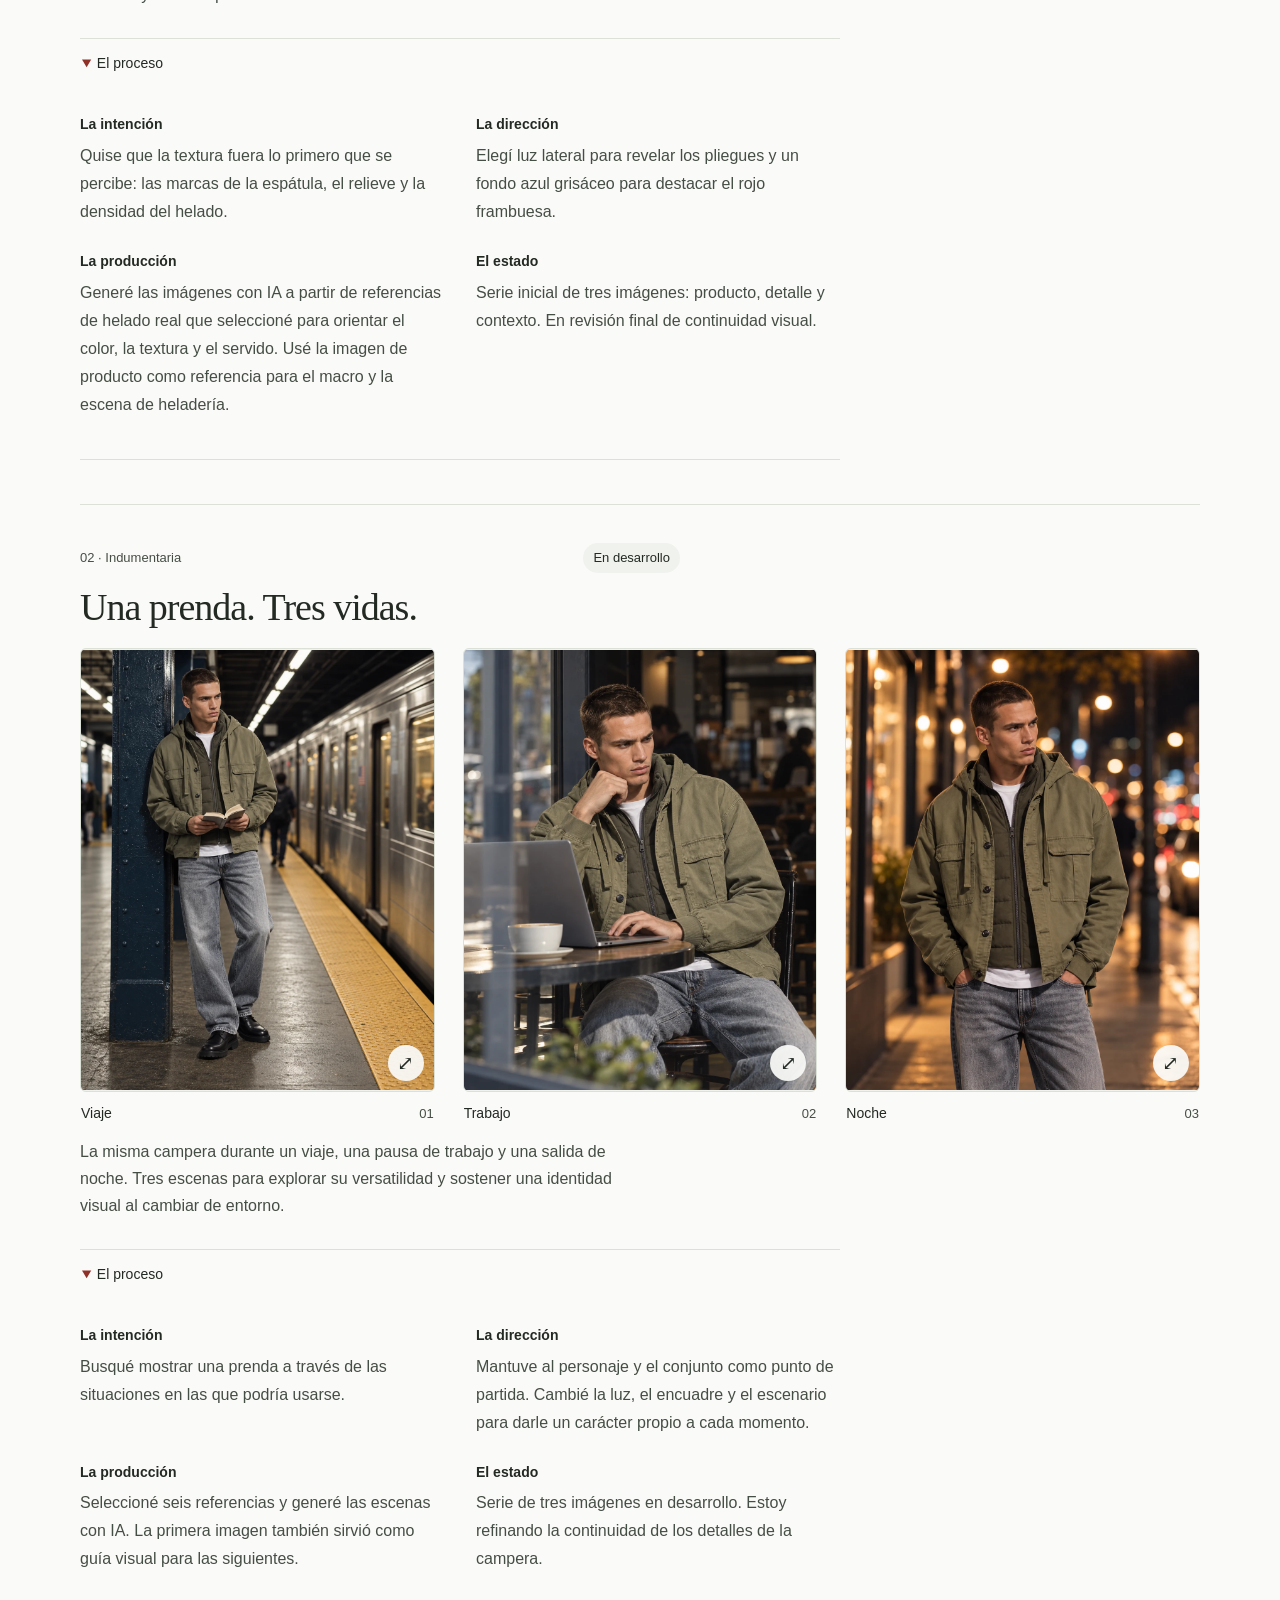
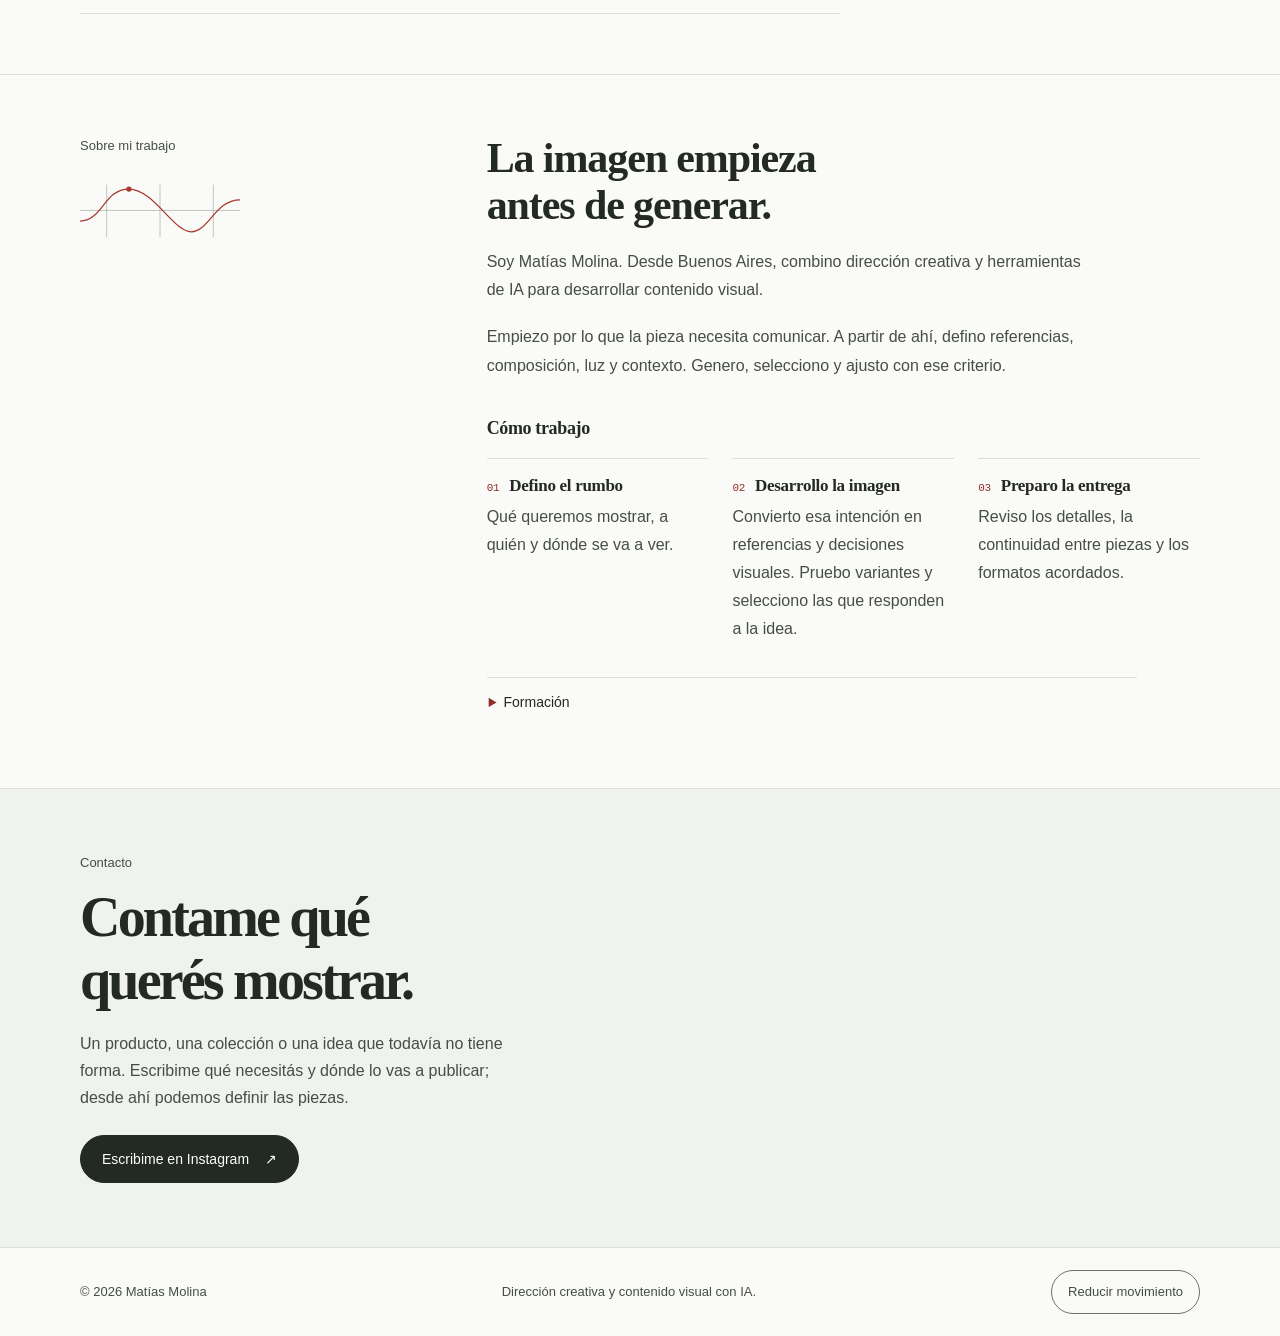
==== commit d9b75194: "Show the project process by default instead of collapsing it The process block (intención, dirección" ====
--- a/site/index.html
+++ b/site/index.html
@@ -6,7 +6,7 @@
 <meta name="description" content="Creo imágenes con IA para marcas. Conocé mis proyectos, las decisiones detrás de cada pieza y cómo trabajo. Soy Matías Molina.">
 <meta name="theme-color" content="#fafaf8">
 <title>Imágenes con IA para marcas | Matías Molina</title>
-<!-- SEO:START --><link rel="canonical" href="https://ia-creative-portfolio-matiasmolina.netlify.app/"><meta name="robots" content="index,follow,max-image-preview:large"><meta property="og:type" content="website"><meta property="og:locale" content="es_AR"><meta property="og:site_name" content="Matías Molina"><meta property="og:url" content="https://ia-creative-portfolio-matiasmolina.netlify.app/"><meta property="og:title" content="Matías Molina · Imágenes con IA"><meta property="og:description" content="Creo imágenes con IA para marcas. Conocé mis proyectos y las decisiones detrás de cada pieza."><meta property="og:image" content="https://ia-creative-portfolio-matiasmolina.netlify.app/assets/projects/el-frio-tiene-textura-reinicio-v01.webp"><meta property="og:image:alt" content="Helado rojo frambuesa con pliegues de espátula en un cuenco blanco, sobre fondo azul grisáceo y con luz lateral."><meta name="twitter:card" content="summary_large_image"><meta name="twitter:image" content="https://ia-creative-portfolio-matiasmolina.netlify.app/assets/projects/el-frio-tiene-textura-reinicio-v01.webp"><script type="application/ld+json">{"@context":"https://schema.org","@graph":[{"@type":"Person","@id":"https://ia-creative-portfolio-matiasmolina.netlify.app/#matias","name":"Matías Molina","url":"https://ia-creative-portfolio-matiasmolina.netlify.app/","sameAs":["https://www.instagram.com/matias_sistemascreativos/"],"jobTitle":"Creador de contenido visual con IA"},{"@type":"WebSite","@id":"https://ia-creative-portfolio-matiasmolina.netlify.app/#website","url":"https://ia-creative-portfolio-matiasmolina.netlify.app/","name":"Matías Molina · Creación visual con IA","inLanguage":"es-AR","publisher":{"@id":"https://ia-creative-portfolio-matiasmolina.netlify.app/#matias"}},{"@type":"CollectionPage","@id":"https://ia-creative-portfolio-matiasmolina.netlify.app/#portfolio","url":"https://ia-creative-portfolio-matiasmolina.netlify.app/","name":"Imágenes con IA para marcas","inLanguage":"es-AR","isPartOf":{"@id":"https://ia-creative-portfolio-matiasmolina.netlify.app/#website"},"author":{"@id":"https://ia-creative-portfolio-matiasmolina.netlify.app/#matias"},"hasPart":[{"@type":"CreativeWork","name":"El frío tiene textura","url":"https://ia-creative-portfolio-matiasmolina.netlify.app/#001-el-frio-tiene-textura","description":"Una serie que busca despertar una sensación antes de explicar un producto. Trabajé el helado de frambuesa desde sus pliegues, el contraste de color y una luz que hace visible la textura.","creativeWorkStatus":"En desarrollo","creator":{"@id":"https://ia-creative-portfolio-matiasmolina.netlify.app/#matias"},"image":["https://ia-creative-portfolio-matiasmolina.netlify.app/assets/projects/el-frio-tiene-textura-reinicio-v01.webp","https://ia-creative-portfolio-matiasmolina.netlify.app/assets/projects/el-frio-tiene-textura-macro-v01.webp","https://ia-creative-portfolio-matiasmolina.netlify.app/assets/projects/el-frio-tiene-textura-contexto-v01.webp"]},{"@type":"CreativeWork","name":"Una prenda. Tres vidas.","url":"https://ia-creative-portfolio-matiasmolina.netlify.app/#002-una-prenda-tres-vidas","description":"La misma campera durante un viaje, una pausa de trabajo y una salida de noche. Tres escenas para explorar su versatilidad y sostener una identidad visual al cambiar de entorno.","creativeWorkStatus":"En desarrollo","creator":{"@id":"https://ia-creative-portfolio-matiasmolina.netlify.app/#matias"},"image":["https://ia-creative-portfolio-matiasmolina.netlify.app/assets/projects/una-prenda-tres-vidas-viaje-v01.webp","https://ia-creative-portfolio-matiasmolina.netlify.app/assets/projects/una-prenda-tres-vidas-trabajo-v01.webp","https://ia-creative-portfolio-matiasmolina.netlify.app/assets/projects/una-prenda-tres-vidas-noche-v01.webp"]}]}]}</script><!-- SEO:END -->
+<!-- SEO:START --><link rel="canonical" href="https://ai-creative-portfolio.mmolina-uxploit.workers.dev/"><meta name="robots" content="index,follow,max-image-preview:large"><meta property="og:type" content="website"><meta property="og:locale" content="es_AR"><meta property="og:site_name" content="Matías Molina"><meta property="og:url" content="https://ai-creative-portfolio.mmolina-uxploit.workers.dev/"><meta property="og:title" content="Matías Molina · Imágenes con IA"><meta property="og:description" content="Creo imágenes con IA para marcas. Conocé mis proyectos y las decisiones detrás de cada pieza."><meta property="og:image" content="https://ai-creative-portfolio.mmolina-uxploit.workers.dev/assets/projects/el-frio-tiene-textura-reinicio-v01.webp"><meta property="og:image:alt" content="Helado rojo frambuesa con pliegues de espátula en un cuenco blanco, sobre fondo azul grisáceo y con luz lateral."><meta name="twitter:card" content="summary_large_image"><meta name="twitter:image" content="https://ai-creative-portfolio.mmolina-uxploit.workers.dev/assets/projects/el-frio-tiene-textura-reinicio-v01.webp"><script type="application/ld+json">{"@context":"https://schema.org","@graph":[{"@type":"Person","@id":"https://ai-creative-portfolio.mmolina-uxploit.workers.dev/#matias","name":"Matías Molina","url":"https://ai-creative-portfolio.mmolina-uxploit.workers.dev/","sameAs":["https://www.instagram.com/matias_sistemascreativos/"],"jobTitle":"Creador de contenido visual con IA"},{"@type":"WebSite","@id":"https://ai-creative-portfolio.mmolina-uxploit.workers.dev/#website","url":"https://ai-creative-portfolio.mmolina-uxploit.workers.dev/","name":"Matías Molina · Creación visual con IA","inLanguage":"es-AR","publisher":{"@id":"https://ai-creative-portfolio.mmolina-uxploit.workers.dev/#matias"}},{"@type":"CollectionPage","@id":"https://ai-creative-portfolio.mmolina-uxploit.workers.dev/#portfolio","url":"https://ai-creative-portfolio.mmolina-uxploit.workers.dev/","name":"Imágenes con IA para marcas","inLanguage":"es-AR","isPartOf":{"@id":"https://ai-creative-portfolio.mmolina-uxploit.workers.dev/#website"},"author":{"@id":"https://ai-creative-portfolio.mmolina-uxploit.workers.dev/#matias"},"hasPart":[{"@type":"CreativeWork","name":"El frío tiene textura","url":"https://ai-creative-portfolio.mmolina-uxploit.workers.dev/#001-el-frio-tiene-textura","description":"Una serie que busca despertar una sensación antes de explicar un producto. Trabajé el helado de frambuesa desde sus pliegues, el contraste de color y una luz que hace visible la textura.","creativeWorkStatus":"En desarrollo","creator":{"@id":"https://ai-creative-portfolio.mmolina-uxploit.workers.dev/#matias"},"image":["https://ai-creative-portfolio.mmolina-uxploit.workers.dev/assets/projects/el-frio-tiene-textura-reinicio-v01.webp","https://ai-creative-portfolio.mmolina-uxploit.workers.dev/assets/projects/el-frio-tiene-textura-macro-v01.webp","https://ai-creative-portfolio.mmolina-uxploit.workers.dev/assets/projects/el-frio-tiene-textura-contexto-v01.webp"]},{"@type":"CreativeWork","name":"Una prenda. Tres vidas.","url":"https://ai-creative-portfolio.mmolina-uxploit.workers.dev/#002-una-prenda-tres-vidas","description":"La misma campera durante un viaje, una pausa de trabajo y una salida de noche. Tres escenas para explorar su versatilidad y sostener una identidad visual al cambiar de entorno.","creativeWorkStatus":"En desarrollo","creator":{"@id":"https://ai-creative-portfolio.mmolina-uxploit.workers.dev/#matias"},"image":["https://ai-creative-portfolio.mmolina-uxploit.workers.dev/assets/projects/una-prenda-tres-vidas-viaje-v01.webp","https://ai-creative-portfolio.mmolina-uxploit.workers.dev/assets/projects/una-prenda-tres-vidas-trabajo-v01.webp","https://ai-creative-portfolio.mmolina-uxploit.workers.dev/assets/projects/una-prenda-tres-vidas-noche-v01.webp"]}]}]}</script><!-- SEO:END -->
 <link rel="icon" href="assets/favicon.svg" type="image/svg+xml">
 <link rel="stylesheet" href="assets/site.css">
 </head>
@@ -15,8 +15,8 @@
 <header class="site-header"><div class="wrap header-inner"><a class="brand" href="#inicio" aria-label="Matías Molina, inicio">Matías Molina<span class="brand-dot" aria-hidden="true"></span></a><nav class="nav" aria-label="Navegación principal"><a href="#trabajos">Proyectos</a><a href="#contacto">Contacto</a></nav></div></header>
 <main id="contenido" tabindex="-1">
 <section class="wrap hero" aria-labelledby="hero-title"><p class="eyebrow">Creación visual · Buenos Aires</p><h1 id="hero-title">Imágenes con IA.<br><span>Con dirección.</span></h1><p class="hero-copy">Creo imágenes para marcas: parto de una idea, defino cómo debe verse y desarrollo cada pieza con dirección visual.</p><div class="hero-actions"><a class="button" href="#trabajos">Ver proyectos <span aria-hidden="true">↓</span></a><a class="text-link" href="#contacto">Contame tu idea</a></div></section>
-<section class="section work-section" id="trabajos" aria-labelledby="work-title"><div class="wrap"><div class="section-heading"><h2 id="work-title">Cada proyecto, una intención.</h2><p class="count" id="catalog-count" hidden></p></div><p class="project-intro">Una selección de exploraciones personales en producto, indumentaria y narrativa visual.</p><nav class="project-index" aria-label="Ir a un proyecto"><a href="#001-el-frio-tiene-textura">Gastronomía <span aria-hidden="true">↗</span></a><a href="#002-una-prenda-tres-vidas">Indumentaria <span aria-hidden="true">↗</span></a></nav><div class="filters" id="filters" role="group" aria-label="Filtrar por formato" hidden><button type="button" data-filter="all" aria-pressed="true">Todo</button><button type="button" data-filter="image" aria-pressed="false">Imágenes</button><button type="button" data-filter="video" aria-pressed="false">Videos</button></div><!-- CATALOG:START --><div id="catalog"><article class="project" id="001-el-frio-tiene-textura" aria-labelledby="title-001-el-frio-tiene-textura"><div class="project-top"><p class="project-category">01 · Gastronomía</p><span class="status-pill">En desarrollo</span></div><h3 class="project-title" id="title-001-el-frio-tiene-textura">El frío tiene textura</h3><div class="project-grid"><figure class="creative"><a class="media-button" href="assets/projects/el-frio-tiene-textura-reinicio-v01.webp" data-creative="el-frio-tiene-textura-reinicio-v01.webp" aria-label="Ampliar producto de El frío tiene textura"><img src="assets/projects/el-frio-tiene-textura-reinicio-v01.webp" alt="Helado rojo frambuesa con pliegues de espátula en un cuenco blanco, sobre fondo azul grisáceo y con luz lateral." fetchpriority="high" loading="eager" decoding="async"><span class="enlarge" aria-hidden="true">⤢</span></a><figcaption><span>Producto</span><span class="creative-number">01</span></figcaption></figure><figure class="creative"><a class="media-button" href="assets/projects/el-frio-tiene-textura-macro-v01.webp" data-creative="el-frio-tiene-textura-macro-v01.webp" aria-label="Ampliar detalle de El frío tiene textura"><img src="assets/projects/el-frio-tiene-textura-macro-v01.webp" alt="Macro de helado de frambuesa con marcas de espátula y pliegues iluminados desde la izquierda, con el borde de un cuenco blanco." loading="lazy" decoding="async"><span class="enlarge" aria-hidden="true">⤢</span></a><figcaption><span>Detalle</span><span class="creative-number">02</span></figcaption></figure><figure class="creative"><a class="media-button" href="assets/projects/el-frio-tiene-textura-contexto-v01.webp" data-creative="el-frio-tiene-textura-contexto-v01.webp" aria-label="Ampliar contexto de El frío tiene textura"><img src="assets/projects/el-frio-tiene-textura-contexto-v01.webp" alt="Helado de frambuesa en un cuenco blanco sobre un mostrador azul grisáceo, con una vitrina de heladería al fondo y luz natural desde la izquierda." loading="lazy" decoding="async"><span class="enlarge" aria-hidden="true">⤢</span></a><figcaption><span>Contexto</span><span class="creative-number">03</span></figcaption></figure></div><p class="project-intro">Una serie que busca despertar una sensación antes de explicar un producto. Trabajé el helado de frambuesa desde sus pliegues, el contraste de color y una luz que hace visible la textura.</p><details class="project-process"><summary>Ver el proceso</summary><dl class="process-grid"><div><dt>La intención</dt><dd>Quise que la textura fuera lo primero que se percibe: las marcas de la espátula, el relieve y la densidad del helado.</dd></div><div><dt>La dirección</dt><dd>Elegí luz lateral para revelar los pliegues y un fondo azul grisáceo para destacar el rojo frambuesa.</dd></div><div><dt>La producción</dt><dd>Generé las imágenes con IA a partir de referencias de helado real que seleccioné para orientar el color, la textura y el servido. Usé la imagen de producto como referencia para el macro y la escena de heladería.</dd></div><div><dt>El estado</dt><dd>Serie inicial de tres imágenes: producto, detalle y contexto. En revisión final de continuidad visual.</dd></div></dl></details></article>
-<article class="project" id="002-una-prenda-tres-vidas" aria-labelledby="title-002-una-prenda-tres-vidas"><div class="project-top"><p class="project-category">02 · Indumentaria</p><span class="status-pill">En desarrollo</span></div><h3 class="project-title" id="title-002-una-prenda-tres-vidas">Una prenda. Tres vidas.</h3><div class="project-grid"><figure class="creative"><a class="media-button" href="assets/projects/una-prenda-tres-vidas-viaje-v01.webp" data-creative="una-prenda-tres-vidas-viaje-v01.webp" aria-label="Ampliar viaje de Una prenda. Tres vidas."><img src="assets/projects/una-prenda-tres-vidas-viaje-v01.webp" alt="Hombre con campera verde oliva y jeans grises, apoyado en una columna de estación con un libro abierto." loading="lazy" decoding="async"><span class="enlarge" aria-hidden="true">⤢</span></a><figcaption><span>Viaje</span><span class="creative-number">01</span></figcaption></figure><figure class="creative"><a class="media-button" href="assets/projects/una-prenda-tres-vidas-trabajo-v01.webp" data-creative="una-prenda-tres-vidas-trabajo-v01.webp" aria-label="Ampliar trabajo de Una prenda. Tres vidas."><img src="assets/projects/una-prenda-tres-vidas-trabajo-v01.webp" alt="El mismo personaje con campera verde oliva, sentado junto a una ventana de café frente a una computadora portátil." loading="lazy" decoding="async"><span class="enlarge" aria-hidden="true">⤢</span></a><figcaption><span>Trabajo</span><span class="creative-number">02</span></figcaption></figure><figure class="creative"><a class="media-button" href="assets/projects/una-prenda-tres-vidas-noche-v01.webp" data-creative="una-prenda-tres-vidas-noche-v01.webp" aria-label="Ampliar noche de Una prenda. Tres vidas."><img src="assets/projects/una-prenda-tres-vidas-noche-v01.webp" alt="Retrato nocturno del mismo personaje con campera verde oliva y jeans grises, rodeado de luces urbanas desenfocadas." loading="lazy" decoding="async"><span class="enlarge" aria-hidden="true">⤢</span></a><figcaption><span>Noche</span><span class="creative-number">03</span></figcaption></figure></div><p class="project-intro">La misma campera durante un viaje, una pausa de trabajo y una salida de noche. Tres escenas para explorar su versatilidad y sostener una identidad visual al cambiar de entorno.</p><details class="project-process"><summary>Ver el proceso</summary><dl class="process-grid"><div><dt>La intención</dt><dd>Busqué mostrar una prenda a través de las situaciones en las que podría usarse.</dd></div><div><dt>La dirección</dt><dd>Mantuve al personaje y el conjunto como punto de partida. Cambié la luz, el encuadre y el escenario para darle un carácter propio a cada momento.</dd></div><div><dt>La producción</dt><dd>Seleccioné seis referencias y generé las escenas con IA. La primera imagen también sirvió como guía visual para las siguientes.</dd></div><div><dt>El estado</dt><dd>Serie de tres imágenes en desarrollo. Estoy refinando la continuidad de los detalles de la campera.</dd></div></dl></details></article></div><!-- CATALOG:END --></div></section>
+<section class="section work-section" id="trabajos" aria-labelledby="work-title"><div class="wrap"><div class="section-heading"><h2 id="work-title">Cada proyecto, una intención.</h2><p class="count" id="catalog-count" hidden></p></div><p class="project-intro">Una selección de exploraciones personales en producto, indumentaria y narrativa visual.</p><nav class="project-index" aria-label="Ir a un proyecto"><a href="#001-el-frio-tiene-textura">Gastronomía <span aria-hidden="true">↗</span></a><a href="#002-una-prenda-tres-vidas">Indumentaria <span aria-hidden="true">↗</span></a></nav><div class="filters" id="filters" role="group" aria-label="Filtrar por formato" hidden><button type="button" data-filter="all" aria-pressed="true">Todo</button><button type="button" data-filter="image" aria-pressed="false">Imágenes</button><button type="button" data-filter="video" aria-pressed="false">Videos</button></div><!-- CATALOG:START --><div id="catalog"><article class="project" id="001-el-frio-tiene-textura" aria-labelledby="title-001-el-frio-tiene-textura"><div class="project-top"><p class="project-category">01 · Gastronomía</p><span class="status-pill">En desarrollo</span></div><h3 class="project-title" id="title-001-el-frio-tiene-textura">El frío tiene textura</h3><div class="project-grid"><figure class="creative"><a class="media-button" href="assets/projects/el-frio-tiene-textura-reinicio-v01.webp" data-creative="el-frio-tiene-textura-reinicio-v01.webp" aria-label="Ampliar producto de El frío tiene textura"><img src="assets/projects/el-frio-tiene-textura-reinicio-v01.webp" alt="Helado rojo frambuesa con pliegues de espátula en un cuenco blanco, sobre fondo azul grisáceo y con luz lateral." fetchpriority="high" loading="eager" decoding="async"><span class="enlarge" aria-hidden="true">⤢</span></a><figcaption><span>Producto</span><span class="creative-number">01</span></figcaption></figure><figure class="creative"><a class="media-button" href="assets/projects/el-frio-tiene-textura-macro-v01.webp" data-creative="el-frio-tiene-textura-macro-v01.webp" aria-label="Ampliar detalle de El frío tiene textura"><img src="assets/projects/el-frio-tiene-textura-macro-v01.webp" alt="Macro de helado de frambuesa con marcas de espátula y pliegues iluminados desde la izquierda, con el borde de un cuenco blanco." loading="lazy" decoding="async"><span class="enlarge" aria-hidden="true">⤢</span></a><figcaption><span>Detalle</span><span class="creative-number">02</span></figcaption></figure><figure class="creative"><a class="media-button" href="assets/projects/el-frio-tiene-textura-contexto-v01.webp" data-creative="el-frio-tiene-textura-contexto-v01.webp" aria-label="Ampliar contexto de El frío tiene textura"><img src="assets/projects/el-frio-tiene-textura-contexto-v01.webp" alt="Helado de frambuesa en un cuenco blanco sobre un mostrador azul grisáceo, con una vitrina de heladería al fondo y luz natural desde la izquierda." loading="lazy" decoding="async"><span class="enlarge" aria-hidden="true">⤢</span></a><figcaption><span>Contexto</span><span class="creative-number">03</span></figcaption></figure></div><p class="project-intro">Una serie que busca despertar una sensación antes de explicar un producto. Trabajé el helado de frambuesa desde sus pliegues, el contraste de color y una luz que hace visible la textura.</p><details class="project-process" open><summary>El proceso</summary><dl class="process-grid"><div><dt>La intención</dt><dd>Quise que la textura fuera lo primero que se percibe: las marcas de la espátula, el relieve y la densidad del helado.</dd></div><div><dt>La dirección</dt><dd>Elegí luz lateral para revelar los pliegues y un fondo azul grisáceo para destacar el rojo frambuesa.</dd></div><div><dt>La producción</dt><dd>Generé las imágenes con IA a partir de referencias de helado real que seleccioné para orientar el color, la textura y el servido. Usé la imagen de producto como referencia para el macro y la escena de heladería.</dd></div><div><dt>El estado</dt><dd>Serie inicial de tres imágenes: producto, detalle y contexto. En revisión final de continuidad visual.</dd></div></dl></details></article>
+<article class="project" id="002-una-prenda-tres-vidas" aria-labelledby="title-002-una-prenda-tres-vidas"><div class="project-top"><p class="project-category">02 · Indumentaria</p><span class="status-pill">En desarrollo</span></div><h3 class="project-title" id="title-002-una-prenda-tres-vidas">Una prenda. Tres vidas.</h3><div class="project-grid"><figure class="creative"><a class="media-button" href="assets/projects/una-prenda-tres-vidas-viaje-v01.webp" data-creative="una-prenda-tres-vidas-viaje-v01.webp" aria-label="Ampliar viaje de Una prenda. Tres vidas."><img src="assets/projects/una-prenda-tres-vidas-viaje-v01.webp" alt="Hombre con campera verde oliva y jeans grises, apoyado en una columna de estación con un libro abierto." loading="lazy" decoding="async"><span class="enlarge" aria-hidden="true">⤢</span></a><figcaption><span>Viaje</span><span class="creative-number">01</span></figcaption></figure><figure class="creative"><a class="media-button" href="assets/projects/una-prenda-tres-vidas-trabajo-v01.webp" data-creative="una-prenda-tres-vidas-trabajo-v01.webp" aria-label="Ampliar trabajo de Una prenda. Tres vidas."><img src="assets/projects/una-prenda-tres-vidas-trabajo-v01.webp" alt="El mismo personaje con campera verde oliva, sentado junto a una ventana de café frente a una computadora portátil." loading="lazy" decoding="async"><span class="enlarge" aria-hidden="true">⤢</span></a><figcaption><span>Trabajo</span><span class="creative-number">02</span></figcaption></figure><figure class="creative"><a class="media-button" href="assets/projects/una-prenda-tres-vidas-noche-v01.webp" data-creative="una-prenda-tres-vidas-noche-v01.webp" aria-label="Ampliar noche de Una prenda. Tres vidas."><img src="assets/projects/una-prenda-tres-vidas-noche-v01.webp" alt="Retrato nocturno del mismo personaje con campera verde oliva y jeans grises, rodeado de luces urbanas desenfocadas." loading="lazy" decoding="async"><span class="enlarge" aria-hidden="true">⤢</span></a><figcaption><span>Noche</span><span class="creative-number">03</span></figcaption></figure></div><p class="project-intro">La misma campera durante un viaje, una pausa de trabajo y una salida de noche. Tres escenas para explorar su versatilidad y sostener una identidad visual al cambiar de entorno.</p><details class="project-process" open><summary>El proceso</summary><dl class="process-grid"><div><dt>La intención</dt><dd>Busqué mostrar una prenda a través de las situaciones en las que podría usarse.</dd></div><div><dt>La dirección</dt><dd>Mantuve al personaje y el conjunto como punto de partida. Cambié la luz, el encuadre y el escenario para darle un carácter propio a cada momento.</dd></div><div><dt>La producción</dt><dd>Seleccioné seis referencias y generé las escenas con IA. La primera imagen también sirvió como guía visual para las siguientes.</dd></div><div><dt>El estado</dt><dd>Serie de tres imágenes en desarrollo. Estoy refinando la continuidad de los detalles de la campera.</dd></div></dl></details></article></div><!-- CATALOG:END --></div></section>
 <section class="section about" aria-labelledby="about-title"><div class="wrap about-layout"><div><p class="section-kicker">Sobre mi trabajo</p><div class="signature" aria-hidden="true"><svg viewBox="0 0 180 65" fill="none"><path d="M0 32H180M30 3V62M90 3V62M150 3V62" stroke="currentColor" stroke-width=".6"/><path d="M0 44C25 44 27 8 55 8S105 56 125 56 152 20 180 20" stroke="#ab382f" stroke-width="1.4"/><circle cx="55" cy="8" r="3" fill="#ab382f"/></svg></div></div><div><h2 id="about-title">La imagen empieza<br>antes de generar.</h2><p class="about-copy">Soy Matías Molina. Desde Buenos Aires, combino dirección creativa y herramientas de IA para desarrollar contenido visual.</p><p class="about-copy">Empiezo por lo que la pieza necesita comunicar. A partir de ahí, defino referencias, composición, luz y contexto. Genero, selecciono y ajusto con ese criterio.</p><h3>Cómo trabajo</h3><ol class="method"><li><h3><span aria-hidden="true">01</span>Defino el rumbo</h3><p>Qué queremos mostrar, a quién y dónde se va a ver.</p></li><li><h3><span aria-hidden="true">02</span>Desarrollo la imagen</h3><p>Convierto esa intención en referencias y decisiones visuales. Pruebo variantes y selecciono las que responden a la idea.</p></li><li><h3><span aria-hidden="true">03</span>Preparo la entrega</h3><p>Reviso los detalles, la continuidad entre piezas y los formatos acordados.</p></li></ol><details class="training"><summary>Formación</summary><div class="training-body"><div><h3>Modo Máquina · En curso</h3><p>Actualmente curso Modo Máquina, con foco en creación de contenido con inteligencia artificial.</p><a class="inline-link" href="https://modomaquina.com/" target="_blank" rel="noopener noreferrer">Ver la formación <span class="sr-only">(abre una pestaña nueva)</span><span aria-hidden="true">↗</span></a></div></div></details></div></div></section>
 <section class="contact-section" id="contacto" aria-labelledby="contact-title"><div class="wrap"><p class="eyebrow">Contacto</p><h2 id="contact-title">Contame qué<br>querés mostrar.</h2><p class="contact-copy">Un producto, una colección o una idea que todavía no tiene forma. Escribime qué necesitás y dónde lo vas a publicar; desde ahí podemos definir las piezas.</p><a class="button" href="https://www.instagram.com/matias_sistemascreativos/" target="_blank" rel="noopener noreferrer">Escribime en Instagram <span class="sr-only">(abre una pestaña nueva)</span><span aria-hidden="true">↗</span></a></div></section>
 </main>
--- a/site/assets/site.css
+++ b/site/assets/site.css
@@ -1,5 +1,6 @@
 
-:root{--bg:#fafaf8;--surface:#f0f2ed;--ink:#232923;--muted:#454e45;--line:#dce1d8;--accent:#913027;--radius:14px;--space:24px}*{box-sizing:border-box}html{scroll-behavior:smooth;scroll-padding-top:88px}body{margin:0;color:var(--ink);background:var(--bg);font:16px/1.6 -apple-system,BlinkMacSystemFont,"Helvetica Neue",Arial,sans-serif;-webkit-font-smoothing:antialiased}button,a{-webkit-tap-highlight-color:transparent;touch-action:manipulation}a{color:inherit}button{font:inherit;cursor:pointer}button:disabled{cursor:default;opacity:.4}button:focus-visible,a:focus-visible,summary:focus-visible{outline:2px solid var(--accent);outline-offset:5px}button{color:inherit}img,video{display:block;max-width:100%}[hidden]{display:none!important}h1,h2,h3,p,figure{margin:0}h1,h2,h3{line-height:1.12;font-weight:600}a{text-decoration:none}.wrap{width:min(1120px,calc(100% - 40px));margin-inline:auto}.skip{position:fixed;top:-100px;left:20px;z-index:200;background:var(--bg);padding:12px 20px;border:1px solid var(--ink)}.skip:focus{top:12px}.site-header{position:sticky;top:0;z-index:20;background:#fafaf8f2;border-bottom:1px solid var(--line);backdrop-filter:blur(16px)}.header-inner{min-height:68px;display:flex;align-items:center;justify-content:space-between;gap:12px}.brand{font-size:16px;font-weight:600;letter-spacing:-.55px;display:flex;align-items:center;min-height:44px;white-space:nowrap}.brand-dot{width:6px;height:6px;background:var(--accent);border-radius:50%;margin-left:8px}.nav{display:flex;gap:4px}.nav a{display:flex;align-items:center;min-height:44px;padding:8px 10px;font-size:13px}.nav a:hover{color:var(--accent)}.eyebrow{font-size:12px;line-height:1.5;color:var(--muted);letter-spacing:.04em}.hero{padding-top:42px;padding-bottom:42px}.hero h1{font-size:clamp(38px,9.8vw,64px);letter-spacing:-.055em;margin-top:18px;max-width:740px}.hero h1 span{color:var(--accent)}.hero-copy{max-width:480px;margin-top:20px;font-size:16px;line-height:1.65;color:var(--muted)}.hero-actions{display:flex;gap:12px;align-items:center;flex-wrap:wrap;margin-top:25px}.button{min-height:48px;display:inline-flex;align-items:center;justify-content:center;gap:16px;padding:12px 21px;border-radius:26px;background:var(--ink);color:white;border:1px solid var(--ink);font-size:14px;font-weight:500;line-height:1.4}.button:hover{background:#3c463c}.text-link{display:inline-flex;align-items:center;gap:8px;min-height:48px;padding:10px 12px;font-size:14px}.text-link:hover{color:var(--accent)}.section{padding-block:42px;border-top:1px solid var(--line)}.section-heading{display:flex;align-items:baseline;justify-content:space-between;gap:20px;flex-wrap:wrap}.section-heading h2{font-size:27px;letter-spacing:-1px}.count{font-size:12px;color:var(--muted)}.work-intro{margin-top:14px;color:var(--muted);font-size:14px;max-width:590px}.filters{display:flex;gap:4px;padding:4px;background:var(--surface);border-radius:28px;width:fit-content;margin-top:22px}.filters button{min-height:44px;min-width:70px;border:0;padding:10px 16px;border-radius:24px;background:transparent;font-size:14px}.filters button[aria-pressed=true]{background:white;box-shadow:0 1px 4px #2330240d}.catalog-status{padding-block:30px;color:var(--muted);font-size:14px}.retry{background:white;border:1px solid var(--line);border-radius:24px;min-height:44px;padding:8px 18px;margin-top:12px}.project{margin-top:32px}.project+.project{border-top:1px solid var(--line);padding-top:38px;margin-top:44px}.project-top{display:flex;align-items:center;justify-content:space-between;gap:16px}.project-category{font-size:12px;color:var(--muted)}.status-pill{display:inline-flex;align-items:center;min-height:28px;font-size:11px;background:var(--surface);border-radius:20px;padding:4px 10px;white-space:nowrap}.project-title{font-size:27px;letter-spacing:-1px;margin-top:13px;max-width:600px}.project-intro{font-size:14px;color:var(--muted);max-width:570px;margin-top:12px;line-height:1.7}.project-grid{display:grid;grid-template-columns:minmax(0,1fr) minmax(0,1fr);gap:22px 14px;margin-top:23px}.creative:first-child{grid-column:1/-1}.creative{min-width:0}.media-button{padding:0;display:block;position:relative;width:100%;border:1px solid var(--line);border-radius:var(--radius);overflow:hidden;background:var(--surface);aspect-ratio:4/5;text-align:left}.media-button img,.media-button video{width:100%;height:100%;object-fit:cover;transition:transform .35s}.media-button:hover img{transform:scale(1.015)}.enlarge{position:absolute;right:10px;bottom:10px;display:grid;place-items:center;width:36px;height:36px;border-radius:50%;background:#fafaf8ee;color:var(--ink);font-size:20px;line-height:1}.play-mark{position:absolute;top:12px;left:12px;background:#fafaf8ee;padding:5px 10px;border-radius:20px;font-size:12px}.creative figcaption{padding:10px 1px 0;font-size:13px;display:flex;align-items:center;justify-content:space-between;gap:10px}.creative-number{font-size:11px;color:var(--muted)}.project-process{margin-top:22px;border-block:1px solid var(--line)}summary{cursor:pointer;min-height:48px;padding:13px 2px;font-size:14px;font-weight:500}summary::marker{color:var(--accent)}.process-grid{display:grid;gap:20px;padding:8px 0 24px}.process-grid dt{font-size:12px;font-weight:600;margin-bottom:5px}.process-grid dd{font-size:13px;color:var(--muted);line-height:1.75;margin:0}.about-layout{display:grid;gap:28px}.section-kicker{font-size:12px;color:var(--muted)}.about h2{font-size:31px;letter-spacing:-1.1px;max-width:600px}.about-copy{color:var(--muted);font-size:15px;margin-top:18px;max-width:600px;line-height:1.8}.signature{margin-top:24px;width:160px;color:#8c9a8d}.signature svg{display:block;width:100%;height:auto}.method{display:grid;list-style:none;margin:28px 0 0;padding:0;gap:22px}.method li{border-top:1px solid var(--line);padding-top:17px}.method h3{font-size:17px;letter-spacing:-.3px}.method h3 span{font:11px ui-monospace,monospace;color:var(--accent);display:inline-block;margin-right:10px}.method p{font-size:13px;color:var(--muted);margin-top:8px;line-height:1.75}.training{margin-top:30px;border-top:1px solid var(--line);max-width:650px}.training-body{padding-bottom:16px;display:grid;gap:18px}.training h3{font-size:14px;line-height:1.5}.training p{font-size:13px;color:var(--muted);margin-top:4px;line-height:1.75}.inline-link{display:inline-flex;min-height:44px;align-items:center;font-size:13px;color:var(--accent);text-decoration:underline;text-underline-offset:4px}.contact-section{padding:45px 0;background:var(--surface);border-top:1px solid var(--line)}.contact-section h2{font-size:clamp(32px,8vw,56px);letter-spacing:-.05em;max-width:620px;margin-top:14px}.contact-copy{font-size:15px;color:var(--muted);margin-top:18px;max-width:440px}.contact-section .button{margin-top:24px}.contact-section .eyebrow{letter-spacing:0}.footer{border-top:1px solid var(--line);padding-block:22px;font-size:12px;color:var(--muted)}.footer-inner{display:flex;flex-wrap:wrap;gap:8px 20px;justify-content:space-between}.footer span:last-child{width:100%}.viewer{padding:0;border:1px solid var(--line);background:var(--bg);color:var(--ink);max-width:960px;width:100%;height:100vh;height:100dvh;max-height:100dvh;margin:0;inset:0}.viewer::backdrop{background:#172017a6;backdrop-filter:blur(8px)}.viewer-layout{height:100%;display:flex;flex-direction:column}.viewer-header{display:flex;justify-content:space-between;align-items:center;gap:14px;padding:12px 16px;border-bottom:1px solid var(--line);flex:none}.viewer-header h2{font-size:15px;font-weight:500;line-height:1.4;letter-spacing:-.3px}.viewer-close{min-height:44px;min-width:72px;border:1px solid var(--line);border-radius:24px;background:transparent;font-size:13px;padding:8px 14px;flex:none}.viewer-body{overflow-y:auto;flex:1;min-height:0;padding:16px}.viewer-stage{display:flex;justify-content:center;align-items:center;min-height:200px}.viewer-stage img,.viewer-stage video{width:auto;height:auto;max-width:100%;max-height:calc(100dvh - 230px);object-fit:contain;border-radius:8px}.viewer-caption{font-size:13px;color:var(--muted);margin-top:14px;line-height:1.7}.viewer-nav{display:flex;align-items:center;justify-content:space-between;gap:16px;border-top:1px solid var(--line);padding:10px 16px;flex:none}.viewer-nav button{border:1px solid var(--line);border-radius:24px;min-height:44px;padding:8px 17px;background:transparent;font-size:13px}.viewer-nav p{font-size:12px;color:var(--muted);white-space:nowrap}.sr-only{position:absolute;width:1px;height:1px;padding:0;margin:-1px;overflow:hidden;clip:rect(0,0,0,0);white-space:nowrap;border:0}@media(min-width:768px){.wrap{width:min(1120px,calc(100% - 80px))}.header-inner{min-height:76px}.brand{font-size:18px}.nav{gap:14px}.nav a{font-size:14px}.hero{padding-top:66px;padding-bottom:62px}.hero h1{font-size:64px}.hero-copy{font-size:18px;max-width:520px}.hero-actions{margin-top:28px}.section{padding-block:60px}.section-heading h2{font-size:34px}.project{margin-top:38px}.project-title{font-size:34px}.project-top{max-width:600px}.project-grid{grid-template-columns:1.35fr 1fr 1fr;gap:22px;align-items:start}.creative:first-child{grid-column:auto}.creative:not(:first-child){margin-top:54px}.project-intro{font-size:15px}.project-process{max-width:760px;margin-top:30px}.process-grid{grid-template-columns:1fr 1fr;gap:24px 32px}.about-layout{grid-template-columns:1fr 2fr;gap:50px}.about h2{font-size:42px}.method{grid-template-columns:repeat(3,minmax(0,1fr));gap:24px;margin-top:32px}.training{margin-top:34px}.contact-section{padding:64px 0}.contact-section h2{font-size:56px}.contact-copy{font-size:16px}.footer span:last-child{width:auto}.viewer{width:min(960px,calc(100% - 48px));height:min(900px,calc(100dvh - 48px));max-height:calc(100dvh - 48px);inset:auto;margin:auto;border-radius:16px}.viewer-header{padding:14px 22px}.viewer-body{padding:20px 24px}.viewer-nav{padding:12px 22px}.viewer-stage img,.viewer-stage video{max-height:calc(100dvh - 280px)}}@media(prefers-reduced-motion:reduce){html{scroll-behavior:auto}*,*:before,*:after{transition:none!important;animation:none!important}}
+@font-face{font-family:'Fraunces';font-style:normal;font-weight:300 700;font-display:swap;src:url('vendor/fonts/fraunces-variable-latin.woff2') format('woff2')}
+:root{--bg:#fafaf8;--surface:#f0f2ed;--ink:#232923;--muted:#454e45;--line:#dce1d8;--accent:#913027;--radius:14px;--space:24px}*{box-sizing:border-box}html{scroll-behavior:smooth;scroll-padding-top:88px}body{margin:0;color:var(--ink);background:var(--bg);font:16px/1.6 -apple-system,BlinkMacSystemFont,"Helvetica Neue",Arial,sans-serif;-webkit-font-smoothing:antialiased}button,a{-webkit-tap-highlight-color:transparent;touch-action:manipulation}a{color:inherit}button{font:inherit;cursor:pointer}button:disabled{cursor:default;opacity:.4}button:focus-visible,a:focus-visible,summary:focus-visible{outline:2px solid var(--accent);outline-offset:5px}button{color:inherit}img,video{display:block;max-width:100%}[hidden]{display:none!important}h1,h2,h3,p,figure{margin:0}h1,h2,h3{line-height:1.12;font-weight:600;font-family:'Fraunces',Georgia,serif;font-optical-sizing:auto}a{text-decoration:none}.wrap{width:min(1120px,calc(100% - 40px));margin-inline:auto}.skip{position:fixed;top:-100px;left:20px;z-index:200;background:var(--bg);padding:12px 20px;border:1px solid var(--ink)}.skip:focus{top:12px}.site-header{position:sticky;top:0;z-index:20;background:#fafaf8f2;border-bottom:1px solid var(--line);backdrop-filter:blur(16px)}.header-inner{min-height:68px;display:flex;align-items:center;justify-content:space-between;gap:12px}.brand{font-size:16px;font-weight:600;letter-spacing:-.55px;display:flex;align-items:center;min-height:44px;white-space:nowrap}.brand-dot{width:6px;height:6px;background:var(--accent);border-radius:50%;margin-left:8px}.nav{display:flex;gap:4px}.nav a{display:flex;align-items:center;min-height:44px;padding:8px 10px;font-size:13px}.nav a:hover{color:var(--accent)}.eyebrow{font-size:12px;line-height:1.5;color:var(--muted);letter-spacing:.04em}.hero{padding-top:42px;padding-bottom:42px}.hero h1{font-size:clamp(38px,9.8vw,64px);letter-spacing:-.055em;margin-top:18px;max-width:740px}.hero h1 span{color:var(--accent)}.hero-copy{max-width:480px;margin-top:20px;font-size:16px;line-height:1.65;color:var(--muted)}.hero-actions{display:flex;gap:12px;align-items:center;flex-wrap:wrap;margin-top:25px}.button{min-height:48px;display:inline-flex;align-items:center;justify-content:center;gap:16px;padding:12px 21px;border-radius:26px;background:var(--ink);color:white;border:1px solid var(--ink);font-size:14px;font-weight:500;line-height:1.4}.button:hover{background:#3c463c}.text-link{display:inline-flex;align-items:center;gap:8px;min-height:48px;padding:10px 12px;font-size:14px}.text-link:hover{color:var(--accent)}.section{padding-block:42px;border-top:1px solid var(--line)}.section-heading{display:flex;align-items:baseline;justify-content:space-between;gap:20px;flex-wrap:wrap}.section-heading h2{font-size:27px;letter-spacing:-1px}.count{font-size:12px;color:var(--muted)}.work-intro{margin-top:14px;color:var(--muted);font-size:14px;max-width:590px}.filters{display:flex;gap:4px;padding:4px;background:var(--surface);border-radius:28px;width:fit-content;margin-top:22px}.filters button{min-height:44px;min-width:70px;border:0;padding:10px 16px;border-radius:24px;background:transparent;font-size:14px}.filters button[aria-pressed=true]{background:white;box-shadow:0 1px 4px #2330240d}.catalog-status{padding-block:30px;color:var(--muted);font-size:14px}.retry{background:white;border:1px solid var(--line);border-radius:24px;min-height:44px;padding:8px 18px;margin-top:12px}.project{margin-top:32px}.project+.project{border-top:1px solid var(--line);padding-top:38px;margin-top:44px}.project-top{display:flex;align-items:center;justify-content:space-between;gap:16px}.project-category{font-size:12px;color:var(--muted)}.status-pill{display:inline-flex;align-items:center;min-height:28px;font-size:11px;background:var(--surface);border-radius:20px;padding:4px 10px;white-space:nowrap}.project-title{font-size:27px;letter-spacing:-1px;margin-top:13px;max-width:600px}.project-intro{font-size:14px;color:var(--muted);max-width:570px;margin-top:12px;line-height:1.7}.project-grid{display:grid;grid-template-columns:minmax(0,1fr) minmax(0,1fr);gap:22px 14px;margin-top:23px}.creative:first-child{grid-column:1/-1}.creative{min-width:0}.media-button{padding:0;display:block;position:relative;width:100%;border:1px solid var(--line);border-radius:var(--radius);overflow:hidden;background:var(--surface);aspect-ratio:4/5;text-align:left}.media-button img,.media-button video{width:100%;height:100%;object-fit:cover;transition:transform .35s}.media-button:hover img{transform:scale(1.015)}.enlarge{position:absolute;right:10px;bottom:10px;display:grid;place-items:center;width:36px;height:36px;border-radius:50%;background:#fafaf8ee;color:var(--ink);font-size:20px;line-height:1}.play-mark{position:absolute;top:12px;left:12px;background:#fafaf8ee;padding:5px 10px;border-radius:20px;font-size:12px}.creative figcaption{padding:10px 1px 0;font-size:13px;display:flex;align-items:center;justify-content:space-between;gap:10px}.creative-number{font-size:11px;color:var(--muted)}.project-process{margin-top:22px;border-block:1px solid var(--line)}summary{cursor:pointer;min-height:48px;padding:13px 2px;font-size:14px;font-weight:500}summary::marker{color:var(--accent)}.process-grid{display:grid;gap:20px;padding:8px 0 24px}.process-grid dt{font-size:12px;font-weight:600;margin-bottom:5px}.process-grid dd{font-size:13px;color:var(--muted);line-height:1.75;margin:0}.about-layout{display:grid;gap:28px}.section-kicker{font-size:12px;color:var(--muted)}.about h2{font-size:31px;letter-spacing:-1.1px;max-width:600px}.about-copy{color:var(--muted);font-size:15px;margin-top:18px;max-width:600px;line-height:1.8}.signature{margin-top:24px;width:160px;color:#8c9a8d}.signature svg{display:block;width:100%;height:auto}.method{display:grid;list-style:none;margin:28px 0 0;padding:0;gap:22px}.method li{border-top:1px solid var(--line);padding-top:17px}.method h3{font-size:17px;letter-spacing:-.3px}.method h3 span{font:11px ui-monospace,monospace;color:var(--accent);display:inline-block;margin-right:10px}.method p{font-size:13px;color:var(--muted);margin-top:8px;line-height:1.75}.training{margin-top:30px;border-top:1px solid var(--line);max-width:650px}.training-body{padding-bottom:16px;display:grid;gap:18px}.training h3{font-size:14px;line-height:1.5}.training p{font-size:13px;color:var(--muted);margin-top:4px;line-height:1.75}.inline-link{display:inline-flex;min-height:44px;align-items:center;font-size:13px;color:var(--accent);text-decoration:underline;text-underline-offset:4px}.contact-section{padding:45px 0;background:var(--surface);border-top:1px solid var(--line)}.contact-section h2{font-size:clamp(32px,8vw,56px);letter-spacing:-.05em;max-width:620px;margin-top:14px}.contact-copy{font-size:15px;color:var(--muted);margin-top:18px;max-width:440px}.contact-section .button{margin-top:24px}.contact-section .eyebrow{letter-spacing:0}.footer{border-top:1px solid var(--line);padding-block:22px;font-size:12px;color:var(--muted)}.footer-inner{display:flex;flex-wrap:wrap;gap:8px 20px;justify-content:space-between}.footer span:last-child{width:100%}.viewer{padding:0;border:1px solid var(--line);background:var(--bg);color:var(--ink);max-width:960px;width:100%;height:100vh;height:100dvh;max-height:100dvh;margin:0;inset:0}.viewer::backdrop{background:#172017a6;backdrop-filter:blur(8px)}.viewer-layout{height:100%;display:flex;flex-direction:column}.viewer-header{display:flex;justify-content:space-between;align-items:center;gap:14px;padding:12px 16px;border-bottom:1px solid var(--line);flex:none}.viewer-header h2{font-size:15px;font-weight:500;line-height:1.4;letter-spacing:-.3px}.viewer-close{min-height:44px;min-width:72px;border:1px solid var(--line);border-radius:24px;background:transparent;font-size:13px;padding:8px 14px;flex:none}.viewer-body{overflow-y:auto;flex:1;min-height:0;padding:16px}.viewer-stage{display:flex;justify-content:center;align-items:center;min-height:200px}.viewer-stage img,.viewer-stage video{width:auto;height:auto;max-width:100%;max-height:calc(100dvh - 230px);object-fit:contain;border-radius:8px}.viewer-caption{font-size:13px;color:var(--muted);margin-top:14px;line-height:1.7}.viewer-nav{display:flex;align-items:center;justify-content:space-between;gap:16px;border-top:1px solid var(--line);padding:10px 16px;flex:none}.viewer-nav button{border:1px solid var(--line);border-radius:24px;min-height:44px;padding:8px 17px;background:transparent;font-size:13px}.viewer-nav p{font-size:12px;color:var(--muted);white-space:nowrap}.sr-only{position:absolute;width:1px;height:1px;padding:0;margin:-1px;overflow:hidden;clip:rect(0,0,0,0);white-space:nowrap;border:0}@media(min-width:768px){.wrap{width:min(1120px,calc(100% - 80px))}.header-inner{min-height:76px}.brand{font-size:18px}.nav{gap:14px}.nav a{font-size:14px}.hero{padding-top:66px;padding-bottom:62px}.hero h1{font-size:64px}.hero-copy{font-size:18px;max-width:520px}.hero-actions{margin-top:28px}.section{padding-block:60px}.section-heading h2{font-size:34px}.project{margin-top:38px}.project-title{font-size:34px}.project-top{max-width:600px}.project-grid{grid-template-columns:1.35fr 1fr 1fr;gap:22px;align-items:start}.creative:first-child{grid-column:auto}.creative:not(:first-child){margin-top:54px}.project-intro{font-size:15px}.project-process{max-width:760px;margin-top:30px}.process-grid{grid-template-columns:1fr 1fr;gap:24px 32px}.about-layout{grid-template-columns:1fr 2fr;gap:50px}.about h2{font-size:42px}.method{grid-template-columns:repeat(3,minmax(0,1fr));gap:24px;margin-top:32px}.training{margin-top:34px}.contact-section{padding:64px 0}.contact-section h2{font-size:56px}.contact-copy{font-size:16px}.footer span:last-child{width:auto}.viewer{width:min(960px,calc(100% - 48px));height:min(900px,calc(100dvh - 48px));max-height:calc(100dvh - 48px);inset:auto;margin:auto;border-radius:16px}.viewer-header{padding:14px 22px}.viewer-body{padding:20px 24px}.viewer-nav{padding:12px 22px}.viewer-stage img,.viewer-stage video{max-height:calc(100dvh - 280px)}}@media(prefers-reduced-motion:reduce){html{scroll-behavior:auto}*,*:before,*:after{transition:none!important;animation:none!important}}
 
 /* Readable, restrained surfaces. Every standalone target remains touch sized. */
 html{scroll-behavior:auto}body{line-height:1.7}.site-header{position:relative;background:var(--bg)}
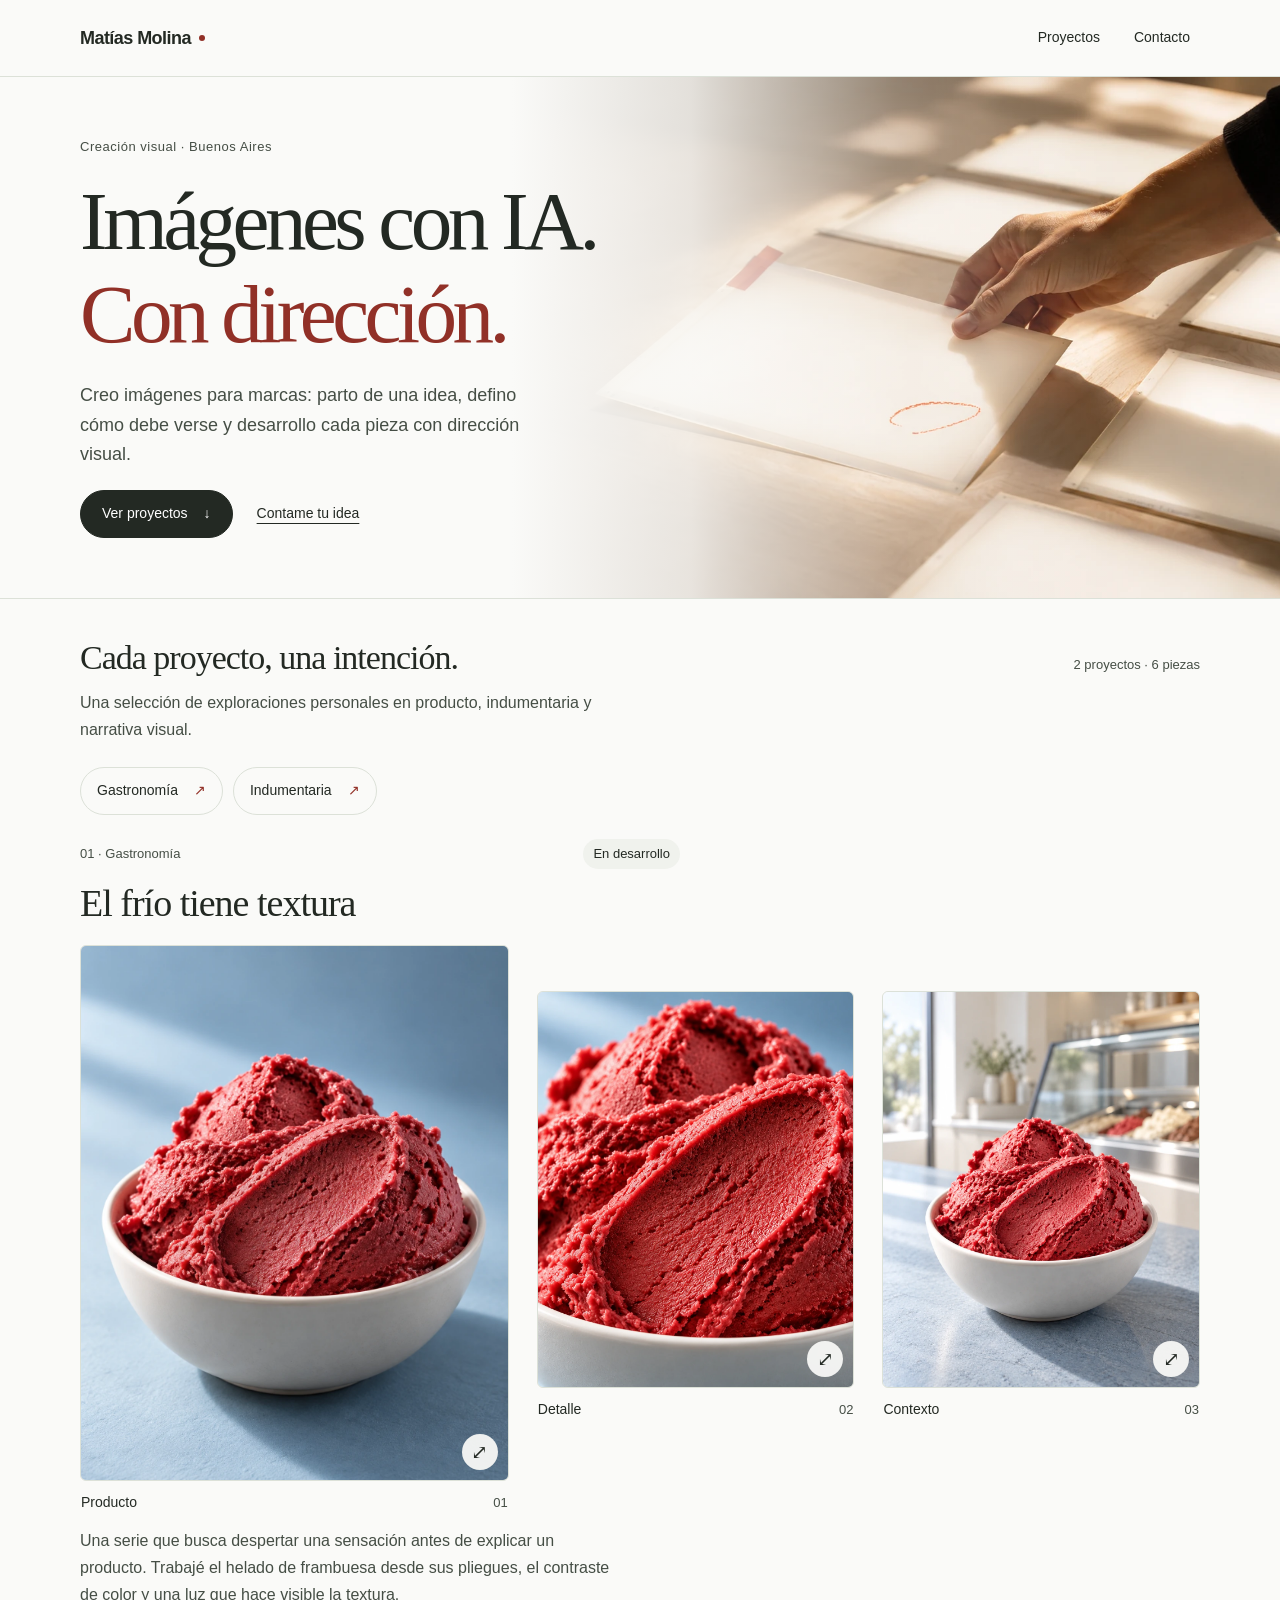
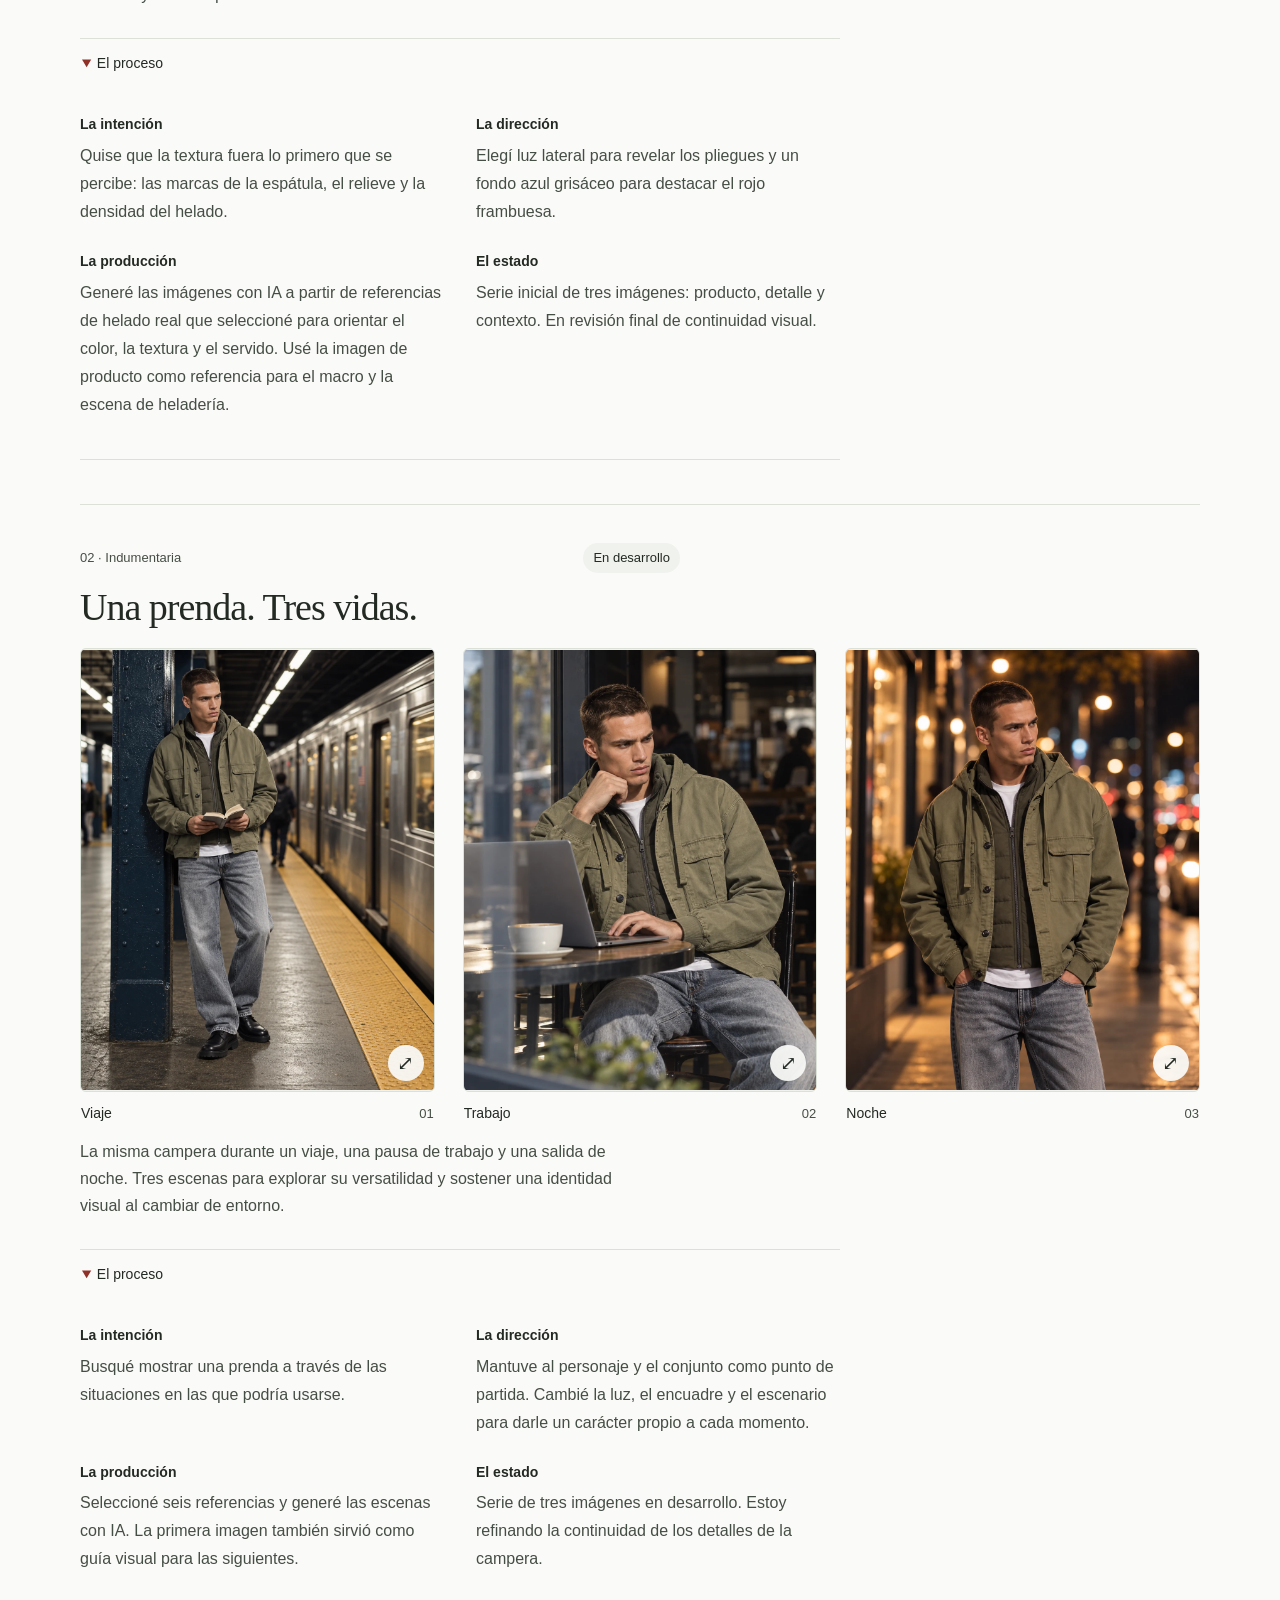
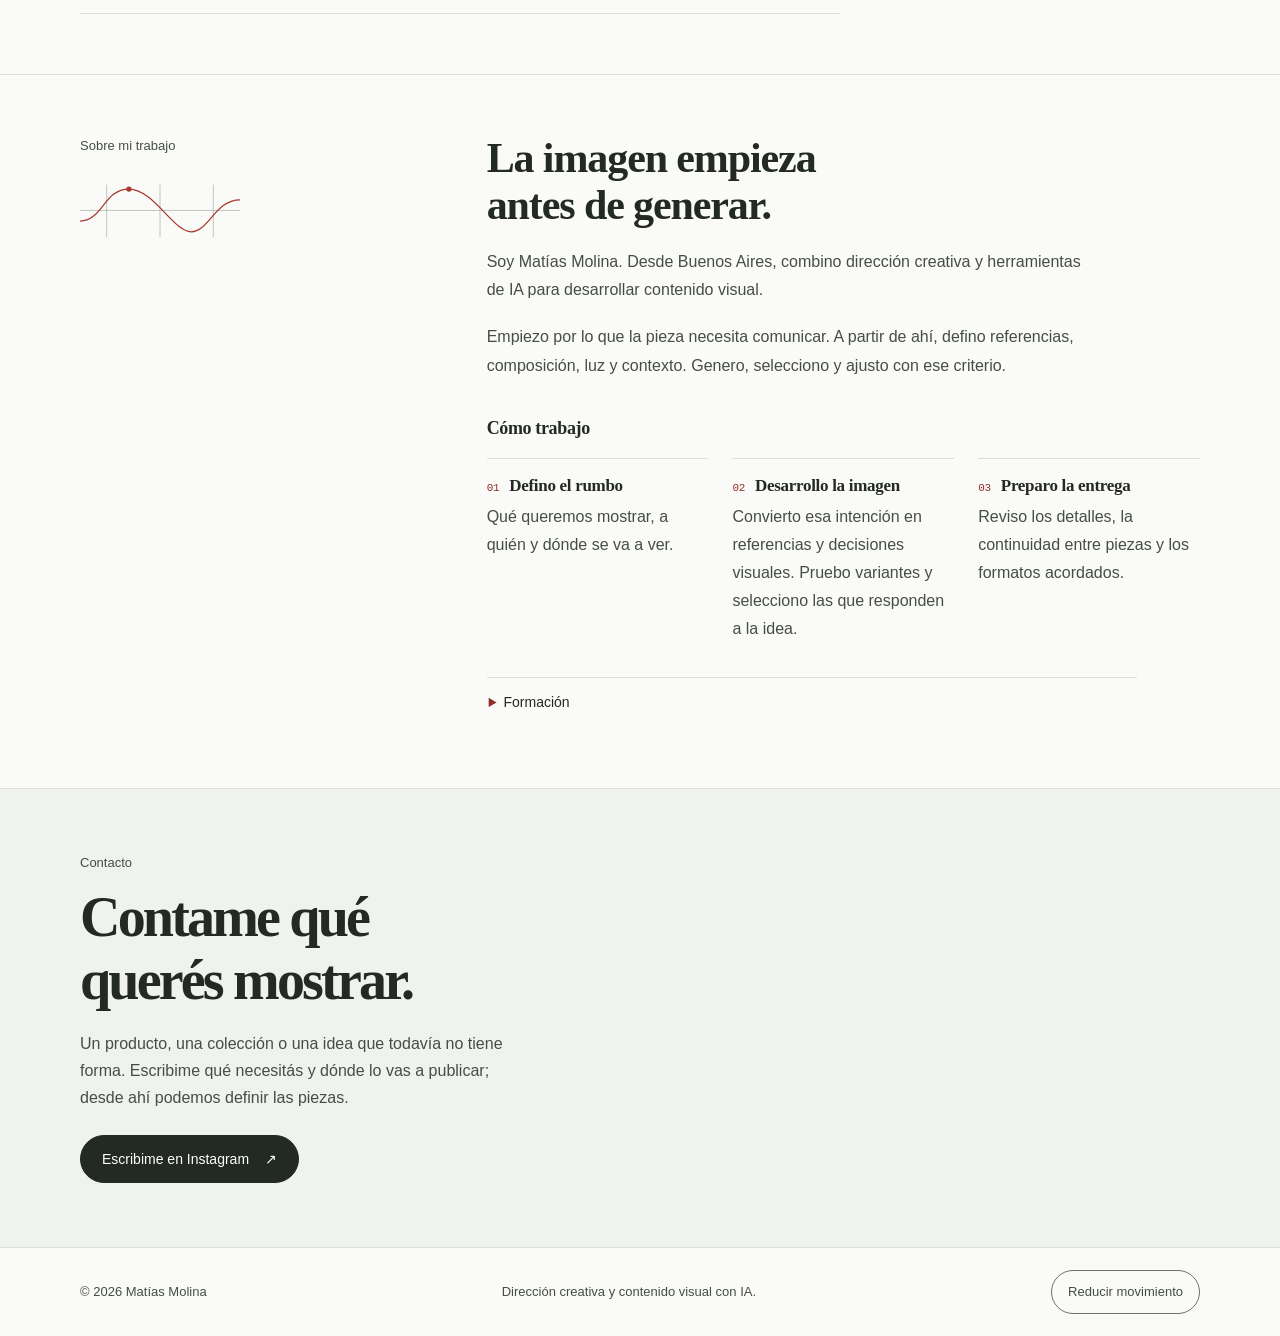
==== commit 7a520b6c: "Add the hero image: a light-table still life, no project tie-in Matías generated this with ChatGPT i" ====
--- a/site/index.html
+++ b/site/index.html
@@ -14,10 +14,10 @@
 <a class="skip" href="#contenido">Ir al contenido</a>
 <header class="site-header"><div class="wrap header-inner"><a class="brand" href="#inicio" aria-label="Matías Molina, inicio">Matías Molina<span class="brand-dot" aria-hidden="true"></span></a><nav class="nav" aria-label="Navegación principal"><a href="#trabajos">Proyectos</a><a href="#contacto">Contacto</a></nav></div></header>
 <main id="contenido" tabindex="-1">
-<section class="wrap hero" aria-labelledby="hero-title"><p class="eyebrow">Creación visual · Buenos Aires</p><h1 id="hero-title">Imágenes con IA.<br><span>Con dirección.</span></h1><p class="hero-copy">Creo imágenes para marcas: parto de una idea, defino cómo debe verse y desarrollo cada pieza con dirección visual.</p><div class="hero-actions"><a class="button" href="#trabajos">Ver proyectos <span aria-hidden="true">↓</span></a><a class="text-link" href="#contacto">Contame tu idea</a></div></section>
+<section class="hero" aria-labelledby="hero-title"><div class="hero-media" aria-hidden="true"><img src="assets/hero-direccion-creativa-v01.webp" alt="" fetchpriority="high" loading="eager" decoding="async"></div><div class="wrap hero-content"><p class="eyebrow">Creación visual · Buenos Aires</p><h1 id="hero-title">Imágenes con IA.<br><span>Con dirección.</span></h1><p class="hero-copy">Creo imágenes para marcas: parto de una idea, defino cómo debe verse y desarrollo cada pieza con dirección visual.</p><div class="hero-actions"><a class="button" href="#trabajos">Ver proyectos <span aria-hidden="true">↓</span></a><a class="text-link" href="#contacto">Contame tu idea</a></div></div></section>
 <section class="section work-section" id="trabajos" aria-labelledby="work-title"><div class="wrap"><div class="section-heading"><h2 id="work-title">Cada proyecto, una intención.</h2><p class="count" id="catalog-count" hidden></p></div><p class="project-intro">Una selección de exploraciones personales en producto, indumentaria y narrativa visual.</p><nav class="project-index" aria-label="Ir a un proyecto"><a href="#001-el-frio-tiene-textura">Gastronomía <span aria-hidden="true">↗</span></a><a href="#002-una-prenda-tres-vidas">Indumentaria <span aria-hidden="true">↗</span></a></nav><div class="filters" id="filters" role="group" aria-label="Filtrar por formato" hidden><button type="button" data-filter="all" aria-pressed="true">Todo</button><button type="button" data-filter="image" aria-pressed="false">Imágenes</button><button type="button" data-filter="video" aria-pressed="false">Videos</button></div><!-- CATALOG:START --><div id="catalog"><article class="project" id="001-el-frio-tiene-textura" aria-labelledby="title-001-el-frio-tiene-textura"><div class="project-top"><p class="project-category">01 · Gastronomía</p><span class="status-pill">En desarrollo</span></div><h3 class="project-title" id="title-001-el-frio-tiene-textura">El frío tiene textura</h3><div class="project-grid"><figure class="creative"><a class="media-button" href="assets/projects/el-frio-tiene-textura-reinicio-v01.webp" data-creative="el-frio-tiene-textura-reinicio-v01.webp" aria-label="Ampliar producto de El frío tiene textura"><img src="assets/projects/el-frio-tiene-textura-reinicio-v01.webp" alt="Helado rojo frambuesa con pliegues de espátula en un cuenco blanco, sobre fondo azul grisáceo y con luz lateral." fetchpriority="high" loading="eager" decoding="async"><span class="enlarge" aria-hidden="true">⤢</span></a><figcaption><span>Producto</span><span class="creative-number">01</span></figcaption></figure><figure class="creative"><a class="media-button" href="assets/projects/el-frio-tiene-textura-macro-v01.webp" data-creative="el-frio-tiene-textura-macro-v01.webp" aria-label="Ampliar detalle de El frío tiene textura"><img src="assets/projects/el-frio-tiene-textura-macro-v01.webp" alt="Macro de helado de frambuesa con marcas de espátula y pliegues iluminados desde la izquierda, con el borde de un cuenco blanco." loading="lazy" decoding="async"><span class="enlarge" aria-hidden="true">⤢</span></a><figcaption><span>Detalle</span><span class="creative-number">02</span></figcaption></figure><figure class="creative"><a class="media-button" href="assets/projects/el-frio-tiene-textura-contexto-v01.webp" data-creative="el-frio-tiene-textura-contexto-v01.webp" aria-label="Ampliar contexto de El frío tiene textura"><img src="assets/projects/el-frio-tiene-textura-contexto-v01.webp" alt="Helado de frambuesa en un cuenco blanco sobre un mostrador azul grisáceo, con una vitrina de heladería al fondo y luz natural desde la izquierda." loading="lazy" decoding="async"><span class="enlarge" aria-hidden="true">⤢</span></a><figcaption><span>Contexto</span><span class="creative-number">03</span></figcaption></figure></div><p class="project-intro">Una serie que busca despertar una sensación antes de explicar un producto. Trabajé el helado de frambuesa desde sus pliegues, el contraste de color y una luz que hace visible la textura.</p><details class="project-process" open><summary>El proceso</summary><dl class="process-grid"><div><dt>La intención</dt><dd>Quise que la textura fuera lo primero que se percibe: las marcas de la espátula, el relieve y la densidad del helado.</dd></div><div><dt>La dirección</dt><dd>Elegí luz lateral para revelar los pliegues y un fondo azul grisáceo para destacar el rojo frambuesa.</dd></div><div><dt>La producción</dt><dd>Generé las imágenes con IA a partir de referencias de helado real que seleccioné para orientar el color, la textura y el servido. Usé la imagen de producto como referencia para el macro y la escena de heladería.</dd></div><div><dt>El estado</dt><dd>Serie inicial de tres imágenes: producto, detalle y contexto. En revisión final de continuidad visual.</dd></div></dl></details></article>
 <article class="project" id="002-una-prenda-tres-vidas" aria-labelledby="title-002-una-prenda-tres-vidas"><div class="project-top"><p class="project-category">02 · Indumentaria</p><span class="status-pill">En desarrollo</span></div><h3 class="project-title" id="title-002-una-prenda-tres-vidas">Una prenda. Tres vidas.</h3><div class="project-grid"><figure class="creative"><a class="media-button" href="assets/projects/una-prenda-tres-vidas-viaje-v01.webp" data-creative="una-prenda-tres-vidas-viaje-v01.webp" aria-label="Ampliar viaje de Una prenda. Tres vidas."><img src="assets/projects/una-prenda-tres-vidas-viaje-v01.webp" alt="Hombre con campera verde oliva y jeans grises, apoyado en una columna de estación con un libro abierto." loading="lazy" decoding="async"><span class="enlarge" aria-hidden="true">⤢</span></a><figcaption><span>Viaje</span><span class="creative-number">01</span></figcaption></figure><figure class="creative"><a class="media-button" href="assets/projects/una-prenda-tres-vidas-trabajo-v01.webp" data-creative="una-prenda-tres-vidas-trabajo-v01.webp" aria-label="Ampliar trabajo de Una prenda. Tres vidas."><img src="assets/projects/una-prenda-tres-vidas-trabajo-v01.webp" alt="El mismo personaje con campera verde oliva, sentado junto a una ventana de café frente a una computadora portátil." loading="lazy" decoding="async"><span class="enlarge" aria-hidden="true">⤢</span></a><figcaption><span>Trabajo</span><span class="creative-number">02</span></figcaption></figure><figure class="creative"><a class="media-button" href="assets/projects/una-prenda-tres-vidas-noche-v01.webp" data-creative="una-prenda-tres-vidas-noche-v01.webp" aria-label="Ampliar noche de Una prenda. Tres vidas."><img src="assets/projects/una-prenda-tres-vidas-noche-v01.webp" alt="Retrato nocturno del mismo personaje con campera verde oliva y jeans grises, rodeado de luces urbanas desenfocadas." loading="lazy" decoding="async"><span class="enlarge" aria-hidden="true">⤢</span></a><figcaption><span>Noche</span><span class="creative-number">03</span></figcaption></figure></div><p class="project-intro">La misma campera durante un viaje, una pausa de trabajo y una salida de noche. Tres escenas para explorar su versatilidad y sostener una identidad visual al cambiar de entorno.</p><details class="project-process" open><summary>El proceso</summary><dl class="process-grid"><div><dt>La intención</dt><dd>Busqué mostrar una prenda a través de las situaciones en las que podría usarse.</dd></div><div><dt>La dirección</dt><dd>Mantuve al personaje y el conjunto como punto de partida. Cambié la luz, el encuadre y el escenario para darle un carácter propio a cada momento.</dd></div><div><dt>La producción</dt><dd>Seleccioné seis referencias y generé las escenas con IA. La primera imagen también sirvió como guía visual para las siguientes.</dd></div><div><dt>El estado</dt><dd>Serie de tres imágenes en desarrollo. Estoy refinando la continuidad de los detalles de la campera.</dd></div></dl></details></article></div><!-- CATALOG:END --></div></section>
-<section class="section about" aria-labelledby="about-title"><div class="wrap about-layout"><div><p class="section-kicker">Sobre mi trabajo</p><div class="signature" aria-hidden="true"><svg viewBox="0 0 180 65" fill="none"><path d="M0 32H180M30 3V62M90 3V62M150 3V62" stroke="currentColor" stroke-width=".6"/><path d="M0 44C25 44 27 8 55 8S105 56 125 56 152 20 180 20" stroke="#ab382f" stroke-width="1.4"/><circle cx="55" cy="8" r="3" fill="#ab382f"/></svg></div></div><div><h2 id="about-title">La imagen empieza<br>antes de generar.</h2><p class="about-copy">Soy Matías Molina. Desde Buenos Aires, combino dirección creativa y herramientas de IA para desarrollar contenido visual.</p><p class="about-copy">Empiezo por lo que la pieza necesita comunicar. A partir de ahí, defino referencias, composición, luz y contexto. Genero, selecciono y ajusto con ese criterio.</p><h3>Cómo trabajo</h3><ol class="method"><li><h3><span aria-hidden="true">01</span>Defino el rumbo</h3><p>Qué queremos mostrar, a quién y dónde se va a ver.</p></li><li><h3><span aria-hidden="true">02</span>Desarrollo la imagen</h3><p>Convierto esa intención en referencias y decisiones visuales. Pruebo variantes y selecciono las que responden a la idea.</p></li><li><h3><span aria-hidden="true">03</span>Preparo la entrega</h3><p>Reviso los detalles, la continuidad entre piezas y los formatos acordados.</p></li></ol><details class="training"><summary>Formación</summary><div class="training-body"><div><h3>Modo Máquina · En curso</h3><p>Actualmente curso Modo Máquina, con foco en creación de contenido con inteligencia artificial.</p><a class="inline-link" href="https://modomaquina.com/" target="_blank" rel="noopener noreferrer">Ver la formación <span class="sr-only">(abre una pestaña nueva)</span><span aria-hidden="true">↗</span></a></div></div></details></div></div></section>
+<section class="section about" aria-labelledby="about-title"><div class="wrap about-layout"><div><p class="section-kicker">Sobre mi trabajo</p><div class="signature" aria-hidden="true"><svg viewBox="0 0 180 65" fill="none"><path d="M0 32H180M30 3V62M90 3V62M150 3V62" stroke="currentColor" stroke-width=".6"/><path d="M0 44C25 44 27 8 55 8S105 56 125 56 152 20 180 20" stroke="#ab382f" stroke-width="1.4"/><circle cx="55" cy="8" r="3" fill="#ab382f"/></svg></div></div><div><h2 id="about-title">La imagen empieza<br>antes de generar.</h2><p class="about-copy">Soy Matías Molina. Desde Buenos Aires, combino dirección creativa y herramientas de IA para desarrollar contenido visual.</p><p class="about-copy">Empiezo por lo que la pieza necesita comunicar. A partir de ahí, defino referencias, composición, luz y contexto. Genero, selecciono y ajusto con ese criterio.</p><h3>Cómo trabajo</h3><ol class="method" role="list"><li><h3><span aria-hidden="true">01</span>Defino el rumbo</h3><p>Qué queremos mostrar, a quién y dónde se va a ver.</p></li><li><h3><span aria-hidden="true">02</span>Desarrollo la imagen</h3><p>Convierto esa intención en referencias y decisiones visuales. Pruebo variantes y selecciono las que responden a la idea.</p></li><li><h3><span aria-hidden="true">03</span>Preparo la entrega</h3><p>Reviso los detalles, la continuidad entre piezas y los formatos acordados.</p></li></ol><details class="training"><summary>Formación</summary><div class="training-body"><div><h3>Modo Máquina · En curso</h3><p>Actualmente curso Modo Máquina, con foco en creación de contenido con inteligencia artificial.</p><a class="inline-link" href="https://modomaquina.com/" target="_blank" rel="noopener noreferrer">Ver la formación <span class="sr-only">(abre una pestaña nueva)</span><span aria-hidden="true">↗</span></a></div></div></details></div></div></section>
 <section class="contact-section" id="contacto" aria-labelledby="contact-title"><div class="wrap"><p class="eyebrow">Contacto</p><h2 id="contact-title">Contame qué<br>querés mostrar.</h2><p class="contact-copy">Un producto, una colección o una idea que todavía no tiene forma. Escribime qué necesitás y dónde lo vas a publicar; desde ahí podemos definir las piezas.</p><a class="button" href="https://www.instagram.com/matias_sistemascreativos/" target="_blank" rel="noopener noreferrer">Escribime en Instagram <span class="sr-only">(abre una pestaña nueva)</span><span aria-hidden="true">↗</span></a></div></section>
 </main>
 <footer class="footer"><div class="wrap footer-inner"><span>© 2026 Matías Molina</span><span>Dirección creativa y contenido visual con IA.</span><button class="motion-control" id="motion-toggle" type="button" aria-pressed="false" hidden>Reducir movimiento</button></div></footer>
--- a/site/assets/site.css
+++ b/site/assets/site.css
@@ -1,6 +1,6 @@
 
 @font-face{font-family:'Fraunces';font-style:normal;font-weight:300 700;font-display:swap;src:url('vendor/fonts/fraunces-variable-latin.woff2') format('woff2')}
-:root{--bg:#fafaf8;--surface:#f0f2ed;--ink:#232923;--muted:#454e45;--line:#dce1d8;--accent:#913027;--radius:14px;--space:24px}*{box-sizing:border-box}html{scroll-behavior:smooth;scroll-padding-top:88px}body{margin:0;color:var(--ink);background:var(--bg);font:16px/1.6 -apple-system,BlinkMacSystemFont,"Helvetica Neue",Arial,sans-serif;-webkit-font-smoothing:antialiased}button,a{-webkit-tap-highlight-color:transparent;touch-action:manipulation}a{color:inherit}button{font:inherit;cursor:pointer}button:disabled{cursor:default;opacity:.4}button:focus-visible,a:focus-visible,summary:focus-visible{outline:2px solid var(--accent);outline-offset:5px}button{color:inherit}img,video{display:block;max-width:100%}[hidden]{display:none!important}h1,h2,h3,p,figure{margin:0}h1,h2,h3{line-height:1.12;font-weight:600;font-family:'Fraunces',Georgia,serif;font-optical-sizing:auto}a{text-decoration:none}.wrap{width:min(1120px,calc(100% - 40px));margin-inline:auto}.skip{position:fixed;top:-100px;left:20px;z-index:200;background:var(--bg);padding:12px 20px;border:1px solid var(--ink)}.skip:focus{top:12px}.site-header{position:sticky;top:0;z-index:20;background:#fafaf8f2;border-bottom:1px solid var(--line);backdrop-filter:blur(16px)}.header-inner{min-height:68px;display:flex;align-items:center;justify-content:space-between;gap:12px}.brand{font-size:16px;font-weight:600;letter-spacing:-.55px;display:flex;align-items:center;min-height:44px;white-space:nowrap}.brand-dot{width:6px;height:6px;background:var(--accent);border-radius:50%;margin-left:8px}.nav{display:flex;gap:4px}.nav a{display:flex;align-items:center;min-height:44px;padding:8px 10px;font-size:13px}.nav a:hover{color:var(--accent)}.eyebrow{font-size:12px;line-height:1.5;color:var(--muted);letter-spacing:.04em}.hero{padding-top:42px;padding-bottom:42px}.hero h1{font-size:clamp(38px,9.8vw,64px);letter-spacing:-.055em;margin-top:18px;max-width:740px}.hero h1 span{color:var(--accent)}.hero-copy{max-width:480px;margin-top:20px;font-size:16px;line-height:1.65;color:var(--muted)}.hero-actions{display:flex;gap:12px;align-items:center;flex-wrap:wrap;margin-top:25px}.button{min-height:48px;display:inline-flex;align-items:center;justify-content:center;gap:16px;padding:12px 21px;border-radius:26px;background:var(--ink);color:white;border:1px solid var(--ink);font-size:14px;font-weight:500;line-height:1.4}.button:hover{background:#3c463c}.text-link{display:inline-flex;align-items:center;gap:8px;min-height:48px;padding:10px 12px;font-size:14px}.text-link:hover{color:var(--accent)}.section{padding-block:42px;border-top:1px solid var(--line)}.section-heading{display:flex;align-items:baseline;justify-content:space-between;gap:20px;flex-wrap:wrap}.section-heading h2{font-size:27px;letter-spacing:-1px}.count{font-size:12px;color:var(--muted)}.work-intro{margin-top:14px;color:var(--muted);font-size:14px;max-width:590px}.filters{display:flex;gap:4px;padding:4px;background:var(--surface);border-radius:28px;width:fit-content;margin-top:22px}.filters button{min-height:44px;min-width:70px;border:0;padding:10px 16px;border-radius:24px;background:transparent;font-size:14px}.filters button[aria-pressed=true]{background:white;box-shadow:0 1px 4px #2330240d}.catalog-status{padding-block:30px;color:var(--muted);font-size:14px}.retry{background:white;border:1px solid var(--line);border-radius:24px;min-height:44px;padding:8px 18px;margin-top:12px}.project{margin-top:32px}.project+.project{border-top:1px solid var(--line);padding-top:38px;margin-top:44px}.project-top{display:flex;align-items:center;justify-content:space-between;gap:16px}.project-category{font-size:12px;color:var(--muted)}.status-pill{display:inline-flex;align-items:center;min-height:28px;font-size:11px;background:var(--surface);border-radius:20px;padding:4px 10px;white-space:nowrap}.project-title{font-size:27px;letter-spacing:-1px;margin-top:13px;max-width:600px}.project-intro{font-size:14px;color:var(--muted);max-width:570px;margin-top:12px;line-height:1.7}.project-grid{display:grid;grid-template-columns:minmax(0,1fr) minmax(0,1fr);gap:22px 14px;margin-top:23px}.creative:first-child{grid-column:1/-1}.creative{min-width:0}.media-button{padding:0;display:block;position:relative;width:100%;border:1px solid var(--line);border-radius:var(--radius);overflow:hidden;background:var(--surface);aspect-ratio:4/5;text-align:left}.media-button img,.media-button video{width:100%;height:100%;object-fit:cover;transition:transform .35s}.media-button:hover img{transform:scale(1.015)}.enlarge{position:absolute;right:10px;bottom:10px;display:grid;place-items:center;width:36px;height:36px;border-radius:50%;background:#fafaf8ee;color:var(--ink);font-size:20px;line-height:1}.play-mark{position:absolute;top:12px;left:12px;background:#fafaf8ee;padding:5px 10px;border-radius:20px;font-size:12px}.creative figcaption{padding:10px 1px 0;font-size:13px;display:flex;align-items:center;justify-content:space-between;gap:10px}.creative-number{font-size:11px;color:var(--muted)}.project-process{margin-top:22px;border-block:1px solid var(--line)}summary{cursor:pointer;min-height:48px;padding:13px 2px;font-size:14px;font-weight:500}summary::marker{color:var(--accent)}.process-grid{display:grid;gap:20px;padding:8px 0 24px}.process-grid dt{font-size:12px;font-weight:600;margin-bottom:5px}.process-grid dd{font-size:13px;color:var(--muted);line-height:1.75;margin:0}.about-layout{display:grid;gap:28px}.section-kicker{font-size:12px;color:var(--muted)}.about h2{font-size:31px;letter-spacing:-1.1px;max-width:600px}.about-copy{color:var(--muted);font-size:15px;margin-top:18px;max-width:600px;line-height:1.8}.signature{margin-top:24px;width:160px;color:#8c9a8d}.signature svg{display:block;width:100%;height:auto}.method{display:grid;list-style:none;margin:28px 0 0;padding:0;gap:22px}.method li{border-top:1px solid var(--line);padding-top:17px}.method h3{font-size:17px;letter-spacing:-.3px}.method h3 span{font:11px ui-monospace,monospace;color:var(--accent);display:inline-block;margin-right:10px}.method p{font-size:13px;color:var(--muted);margin-top:8px;line-height:1.75}.training{margin-top:30px;border-top:1px solid var(--line);max-width:650px}.training-body{padding-bottom:16px;display:grid;gap:18px}.training h3{font-size:14px;line-height:1.5}.training p{font-size:13px;color:var(--muted);margin-top:4px;line-height:1.75}.inline-link{display:inline-flex;min-height:44px;align-items:center;font-size:13px;color:var(--accent);text-decoration:underline;text-underline-offset:4px}.contact-section{padding:45px 0;background:var(--surface);border-top:1px solid var(--line)}.contact-section h2{font-size:clamp(32px,8vw,56px);letter-spacing:-.05em;max-width:620px;margin-top:14px}.contact-copy{font-size:15px;color:var(--muted);margin-top:18px;max-width:440px}.contact-section .button{margin-top:24px}.contact-section .eyebrow{letter-spacing:0}.footer{border-top:1px solid var(--line);padding-block:22px;font-size:12px;color:var(--muted)}.footer-inner{display:flex;flex-wrap:wrap;gap:8px 20px;justify-content:space-between}.footer span:last-child{width:100%}.viewer{padding:0;border:1px solid var(--line);background:var(--bg);color:var(--ink);max-width:960px;width:100%;height:100vh;height:100dvh;max-height:100dvh;margin:0;inset:0}.viewer::backdrop{background:#172017a6;backdrop-filter:blur(8px)}.viewer-layout{height:100%;display:flex;flex-direction:column}.viewer-header{display:flex;justify-content:space-between;align-items:center;gap:14px;padding:12px 16px;border-bottom:1px solid var(--line);flex:none}.viewer-header h2{font-size:15px;font-weight:500;line-height:1.4;letter-spacing:-.3px}.viewer-close{min-height:44px;min-width:72px;border:1px solid var(--line);border-radius:24px;background:transparent;font-size:13px;padding:8px 14px;flex:none}.viewer-body{overflow-y:auto;flex:1;min-height:0;padding:16px}.viewer-stage{display:flex;justify-content:center;align-items:center;min-height:200px}.viewer-stage img,.viewer-stage video{width:auto;height:auto;max-width:100%;max-height:calc(100dvh - 230px);object-fit:contain;border-radius:8px}.viewer-caption{font-size:13px;color:var(--muted);margin-top:14px;line-height:1.7}.viewer-nav{display:flex;align-items:center;justify-content:space-between;gap:16px;border-top:1px solid var(--line);padding:10px 16px;flex:none}.viewer-nav button{border:1px solid var(--line);border-radius:24px;min-height:44px;padding:8px 17px;background:transparent;font-size:13px}.viewer-nav p{font-size:12px;color:var(--muted);white-space:nowrap}.sr-only{position:absolute;width:1px;height:1px;padding:0;margin:-1px;overflow:hidden;clip:rect(0,0,0,0);white-space:nowrap;border:0}@media(min-width:768px){.wrap{width:min(1120px,calc(100% - 80px))}.header-inner{min-height:76px}.brand{font-size:18px}.nav{gap:14px}.nav a{font-size:14px}.hero{padding-top:66px;padding-bottom:62px}.hero h1{font-size:64px}.hero-copy{font-size:18px;max-width:520px}.hero-actions{margin-top:28px}.section{padding-block:60px}.section-heading h2{font-size:34px}.project{margin-top:38px}.project-title{font-size:34px}.project-top{max-width:600px}.project-grid{grid-template-columns:1.35fr 1fr 1fr;gap:22px;align-items:start}.creative:first-child{grid-column:auto}.creative:not(:first-child){margin-top:54px}.project-intro{font-size:15px}.project-process{max-width:760px;margin-top:30px}.process-grid{grid-template-columns:1fr 1fr;gap:24px 32px}.about-layout{grid-template-columns:1fr 2fr;gap:50px}.about h2{font-size:42px}.method{grid-template-columns:repeat(3,minmax(0,1fr));gap:24px;margin-top:32px}.training{margin-top:34px}.contact-section{padding:64px 0}.contact-section h2{font-size:56px}.contact-copy{font-size:16px}.footer span:last-child{width:auto}.viewer{width:min(960px,calc(100% - 48px));height:min(900px,calc(100dvh - 48px));max-height:calc(100dvh - 48px);inset:auto;margin:auto;border-radius:16px}.viewer-header{padding:14px 22px}.viewer-body{padding:20px 24px}.viewer-nav{padding:12px 22px}.viewer-stage img,.viewer-stage video{max-height:calc(100dvh - 280px)}}@media(prefers-reduced-motion:reduce){html{scroll-behavior:auto}*,*:before,*:after{transition:none!important;animation:none!important}}
+:root{--bg:#fafaf8;--surface:#f0f2ed;--ink:#232923;--muted:#454e45;--line:#dce1d8;--accent:#913027;--radius:14px;--space:24px}*{box-sizing:border-box}html{scroll-behavior:smooth;scroll-padding-top:88px}body{margin:0;color:var(--ink);background:var(--bg);font:16px/1.6 -apple-system,BlinkMacSystemFont,"Helvetica Neue",Arial,sans-serif;-webkit-font-smoothing:antialiased}button,a{-webkit-tap-highlight-color:transparent;touch-action:manipulation}a{color:inherit}button{font:inherit;cursor:pointer}button:disabled{cursor:default;opacity:.4}button:focus-visible,a:focus-visible,summary:focus-visible{outline:2px solid var(--accent);outline-offset:5px}button{color:inherit}img,video{display:block;max-width:100%}[hidden]{display:none!important}h1,h2,h3,p,figure{margin:0}h1,h2,h3{line-height:1.12;font-weight:600;font-family:'Fraunces',Georgia,serif;font-optical-sizing:auto}a{text-decoration:none}.wrap{width:min(1120px,calc(100% - 40px));margin-inline:auto}.skip{position:fixed;top:-100px;left:20px;z-index:200;background:var(--bg);padding:12px 20px;border:1px solid var(--ink)}.skip:focus{top:12px}.site-header{position:sticky;top:0;z-index:20;background:#fafaf8f2;border-bottom:1px solid var(--line);backdrop-filter:blur(16px)}.header-inner{min-height:68px;display:flex;align-items:center;justify-content:space-between;gap:12px}.brand{font-size:16px;font-weight:600;letter-spacing:-.55px;display:flex;align-items:center;min-height:44px;white-space:nowrap}.brand-dot{width:6px;height:6px;background:var(--accent);border-radius:50%;margin-left:8px}.nav{display:flex;gap:4px}.nav a{display:flex;align-items:center;min-height:44px;padding:8px 10px;font-size:13px}.nav a:hover{color:var(--accent)}.eyebrow{font-size:12px;line-height:1.5;color:var(--muted);letter-spacing:.04em}.hero{position:relative;display:flex;flex-direction:column;padding-top:32px;padding-bottom:32px}.hero-content{order:1;position:relative;z-index:1}.hero-media{order:2;margin-top:28px;aspect-ratio:4/3;border-radius:var(--radius);overflow:hidden}.hero-media img{width:100%;height:100%;object-fit:cover;object-position:78% 42%}.hero h1{font-size:clamp(38px,9.8vw,64px);letter-spacing:-.055em;margin-top:18px;max-width:740px}.hero h1 span{color:var(--accent)}.hero-copy{max-width:480px;margin-top:20px;font-size:16px;line-height:1.65;color:var(--muted)}.hero-actions{display:flex;gap:12px;align-items:center;flex-wrap:wrap;margin-top:25px}.button{min-height:48px;display:inline-flex;align-items:center;justify-content:center;gap:16px;padding:12px 21px;border-radius:26px;background:var(--ink);color:white;border:1px solid var(--ink);font-size:14px;font-weight:500;line-height:1.4}.button:hover{background:#3c463c}.text-link{display:inline-flex;align-items:center;gap:8px;min-height:48px;padding:10px 12px;font-size:14px}.text-link:hover{color:var(--accent)}.section{padding-block:42px;border-top:1px solid var(--line)}.section-heading{display:flex;align-items:baseline;justify-content:space-between;gap:20px;flex-wrap:wrap}.section-heading h2{font-size:27px;letter-spacing:-1px}.count{font-size:12px;color:var(--muted)}.work-intro{margin-top:14px;color:var(--muted);font-size:14px;max-width:590px}.filters{display:flex;gap:4px;padding:4px;background:var(--surface);border-radius:28px;width:fit-content;margin-top:22px}.filters button{min-height:44px;min-width:70px;border:0;padding:10px 16px;border-radius:24px;background:transparent;font-size:14px}.filters button[aria-pressed=true]{background:white;box-shadow:0 1px 4px #2330240d}.catalog-status{padding-block:30px;color:var(--muted);font-size:14px}.retry{background:white;border:1px solid var(--line);border-radius:24px;min-height:44px;padding:8px 18px;margin-top:12px}.project{margin-top:32px}.project+.project{border-top:1px solid var(--line);padding-top:38px;margin-top:44px}.project-top{display:flex;align-items:center;justify-content:space-between;gap:16px}.project-category{font-size:12px;color:var(--muted)}.status-pill{display:inline-flex;align-items:center;min-height:28px;font-size:11px;background:var(--surface);border-radius:20px;padding:4px 10px;white-space:nowrap}.project-title{font-size:27px;letter-spacing:-1px;margin-top:13px;max-width:600px}.project-intro{font-size:14px;color:var(--muted);max-width:570px;margin-top:12px;line-height:1.7}.project-grid{display:grid;grid-template-columns:minmax(0,1fr) minmax(0,1fr);gap:22px 14px;margin-top:23px}.creative:first-child{grid-column:1/-1}.creative{min-width:0}.media-button{padding:0;display:block;position:relative;width:100%;border:1px solid var(--line);border-radius:var(--radius);overflow:hidden;background:var(--surface);aspect-ratio:4/5;text-align:left}.media-button img,.media-button video{width:100%;height:100%;object-fit:cover;transition:transform .35s}.media-button:hover img{transform:scale(1.015)}.enlarge{position:absolute;right:10px;bottom:10px;display:grid;place-items:center;width:36px;height:36px;border-radius:50%;background:#fafaf8ee;color:var(--ink);font-size:20px;line-height:1}.play-mark{position:absolute;top:12px;left:12px;background:#fafaf8ee;padding:5px 10px;border-radius:20px;font-size:12px}.creative figcaption{padding:10px 1px 0;font-size:13px;display:flex;align-items:center;justify-content:space-between;gap:10px}.creative-number{font-size:11px;color:var(--muted)}.project-process{margin-top:22px;border-block:1px solid var(--line)}summary{cursor:pointer;min-height:48px;padding:13px 2px;font-size:14px;font-weight:500}summary::marker{color:var(--accent)}.process-grid{display:grid;gap:20px;padding:8px 0 24px}.process-grid dt{font-size:12px;font-weight:600;margin-bottom:5px}.process-grid dd{font-size:13px;color:var(--muted);line-height:1.75;margin:0}.about-layout{display:grid;gap:28px}.section-kicker{font-size:12px;color:var(--muted)}.about h2{font-size:31px;letter-spacing:-1.1px;max-width:600px}.about-copy{color:var(--muted);font-size:15px;margin-top:18px;max-width:600px;line-height:1.8}.signature{margin-top:24px;width:160px;color:#8c9a8d}.signature svg{display:block;width:100%;height:auto}.method{display:grid;list-style:none;margin:28px 0 0;padding:0;gap:22px}.method li{border-top:1px solid var(--line);padding-top:17px}.method h3{font-size:17px;letter-spacing:-.3px}.method h3 span{font:11px ui-monospace,monospace;color:var(--accent);display:inline-block;margin-right:10px}.method p{font-size:13px;color:var(--muted);margin-top:8px;line-height:1.75}.training{margin-top:30px;border-top:1px solid var(--line);max-width:650px}.training-body{padding-bottom:16px;display:grid;gap:18px}.training h3{font-size:14px;line-height:1.5}.training p{font-size:13px;color:var(--muted);margin-top:4px;line-height:1.75}.inline-link{display:inline-flex;min-height:44px;align-items:center;font-size:13px;color:var(--accent);text-decoration:underline;text-underline-offset:4px}.contact-section{padding:45px 0;background:var(--surface);border-top:1px solid var(--line)}.contact-section h2{font-size:clamp(32px,8vw,56px);letter-spacing:-.05em;max-width:620px;margin-top:14px}.contact-copy{font-size:15px;color:var(--muted);margin-top:18px;max-width:440px}.contact-section .button{margin-top:24px}.contact-section .eyebrow{letter-spacing:0}.footer{border-top:1px solid var(--line);padding-block:22px;font-size:12px;color:var(--muted)}.footer-inner{display:flex;flex-wrap:wrap;gap:8px 20px;justify-content:space-between}.footer span:last-child{width:100%}.viewer{padding:0;border:1px solid var(--line);background:var(--bg);color:var(--ink);max-width:960px;width:100%;height:100vh;height:100dvh;max-height:100dvh;margin:0;inset:0}.viewer::backdrop{background:#172017a6;backdrop-filter:blur(8px)}.viewer-layout{height:100%;display:flex;flex-direction:column}.viewer-header{display:flex;justify-content:space-between;align-items:center;gap:14px;padding:12px 16px;border-bottom:1px solid var(--line);flex:none}.viewer-header h2{font-size:15px;font-weight:500;line-height:1.4;letter-spacing:-.3px}.viewer-close{min-height:44px;min-width:72px;border:1px solid var(--line);border-radius:24px;background:transparent;font-size:13px;padding:8px 14px;flex:none}.viewer-body{overflow-y:auto;flex:1;min-height:0;padding:16px}.viewer-stage{display:flex;justify-content:center;align-items:center;min-height:200px}.viewer-stage img,.viewer-stage video{width:auto;height:auto;max-width:100%;max-height:calc(100dvh - 230px);object-fit:contain;border-radius:8px}.viewer-caption{font-size:13px;color:var(--muted);margin-top:14px;line-height:1.7}.viewer-nav{display:flex;align-items:center;justify-content:space-between;gap:16px;border-top:1px solid var(--line);padding:10px 16px;flex:none}.viewer-nav button{border:1px solid var(--line);border-radius:24px;min-height:44px;padding:8px 17px;background:transparent;font-size:13px}.viewer-nav p{font-size:12px;color:var(--muted);white-space:nowrap}.sr-only{position:absolute;width:1px;height:1px;padding:0;margin:-1px;overflow:hidden;clip:rect(0,0,0,0);white-space:nowrap;border:0}@media(min-width:768px){.wrap{width:min(1120px,calc(100% - 80px))}.header-inner{min-height:76px}.brand{font-size:18px}.nav{gap:14px}.nav a{font-size:14px}.hero{padding-top:66px;padding-bottom:62px}.hero h1{font-size:64px}.hero-copy{font-size:18px;max-width:520px}.hero-actions{margin-top:28px}.section{padding-block:60px}.section-heading h2{font-size:34px}.project{margin-top:38px}.project-title{font-size:34px}.project-top{max-width:600px}.project-grid{grid-template-columns:1.35fr 1fr 1fr;gap:22px;align-items:start}.creative:first-child{grid-column:auto}.creative:not(:first-child){margin-top:54px}.project-intro{font-size:15px}.project-process{max-width:760px;margin-top:30px}.process-grid{grid-template-columns:1fr 1fr;gap:24px 32px}.about-layout{grid-template-columns:1fr 2fr;gap:50px}.about h2{font-size:42px}.method{grid-template-columns:repeat(3,minmax(0,1fr));gap:24px;margin-top:32px}.training{margin-top:34px}.contact-section{padding:64px 0}.contact-section h2{font-size:56px}.contact-copy{font-size:16px}.footer span:last-child{width:auto}.viewer{width:min(960px,calc(100% - 48px));height:min(900px,calc(100dvh - 48px));max-height:calc(100dvh - 48px);inset:auto;margin:auto;border-radius:16px}.viewer-header{padding:14px 22px}.viewer-body{padding:20px 24px}.viewer-nav{padding:12px 22px}.viewer-stage img,.viewer-stage video{max-height:calc(100dvh - 280px)}}@media(prefers-reduced-motion:reduce){html{scroll-behavior:auto}*,*:before,*:after{transition:none!important;animation:none!important}}
 
 /* Readable, restrained surfaces. Every standalone target remains touch sized. */
 html{scroll-behavior:auto}body{line-height:1.7}.site-header{position:relative;background:var(--bg)}
@@ -27,3 +27,9 @@
 /* Separate the method heading from the introduction. */
 .about-layout .about-copy + h3{margin-top:36px;font-size:18px;line-height:1.3;letter-spacing:-.02em}
 .about-layout .about-copy + h3 + .method{margin-top:18px}
+
+/* Hero photo: stacked banner on narrow screens (no text overlap risk); full-bleed background with a scrim once there is room for both. */
+@media(min-width:768px){
+.hero-media{position:absolute;inset:0;margin-top:0;border-radius:0;aspect-ratio:auto}
+.hero-media::after{content:'';position:absolute;inset:0;background:linear-gradient(90deg,var(--bg) 0%,var(--bg) 40%,#fafaf8d9 54%,#fafaf84d 70%,#fafaf800 88%)}
+}
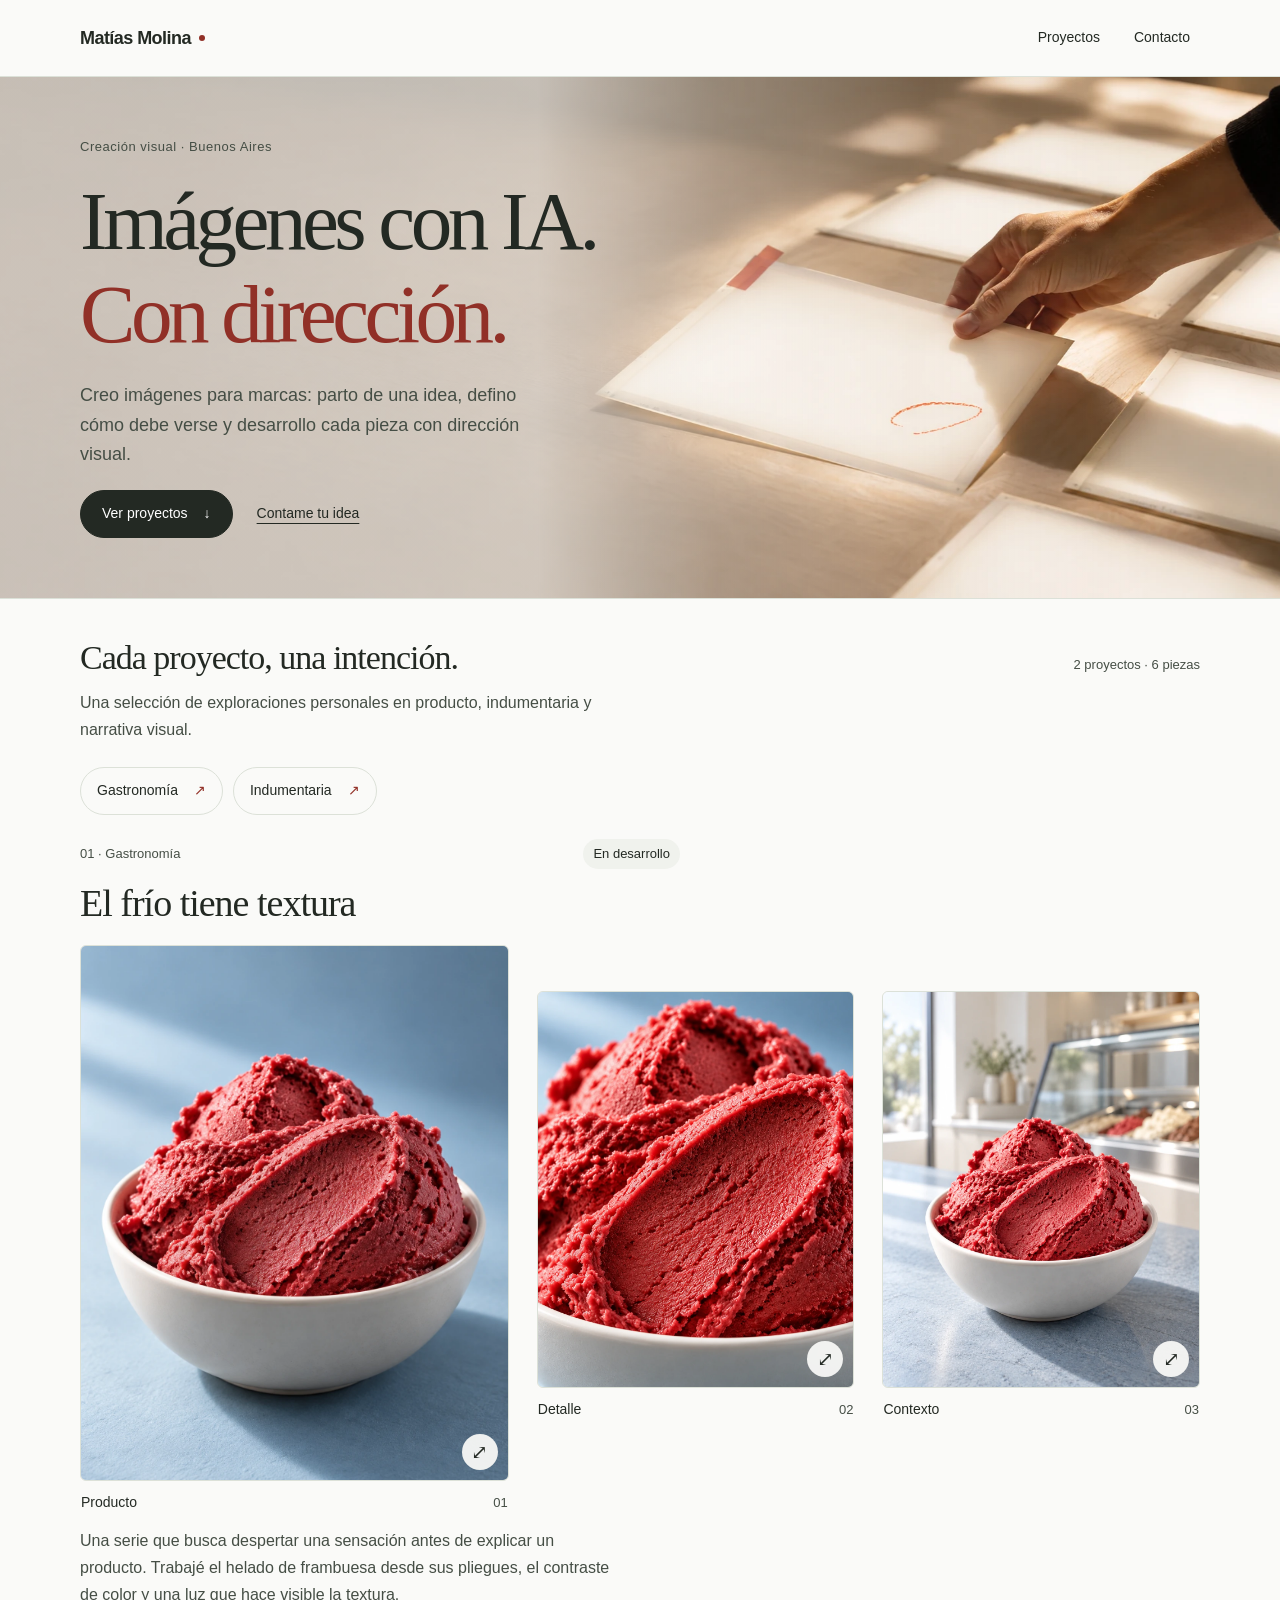
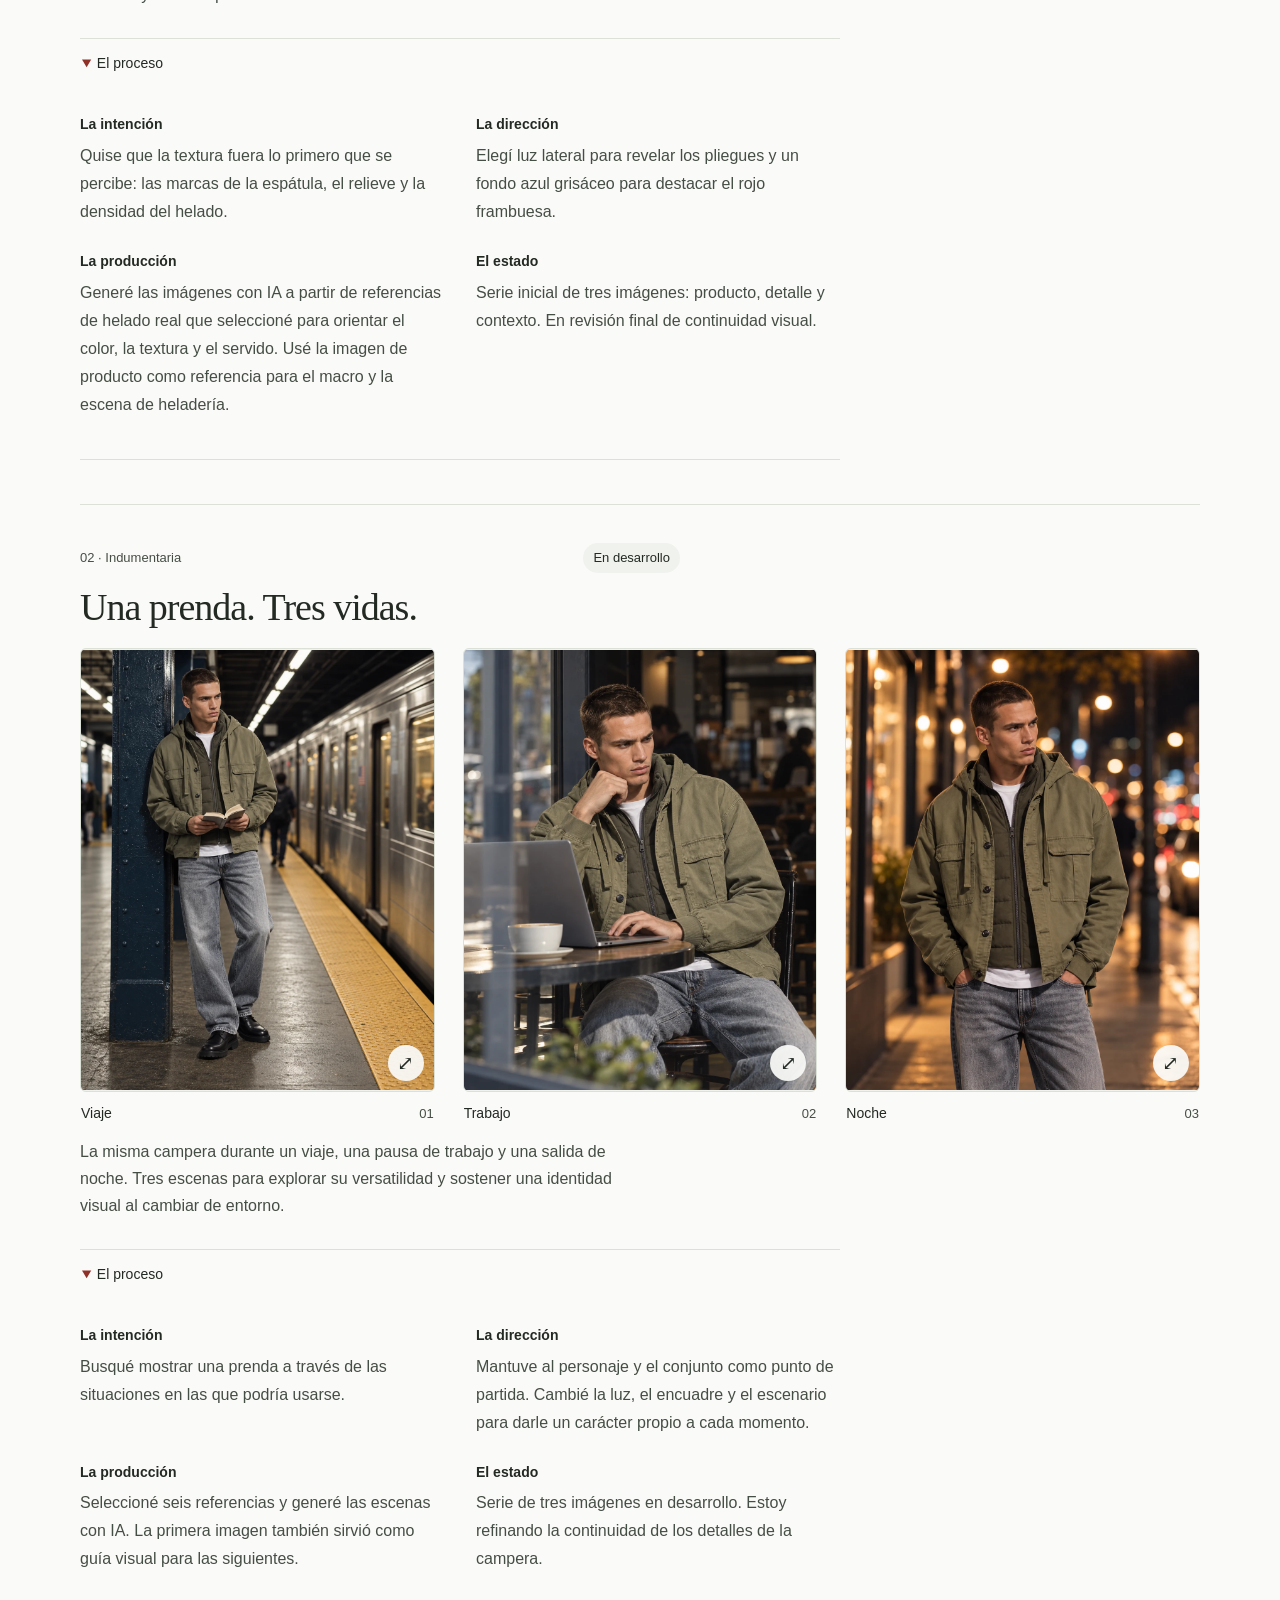
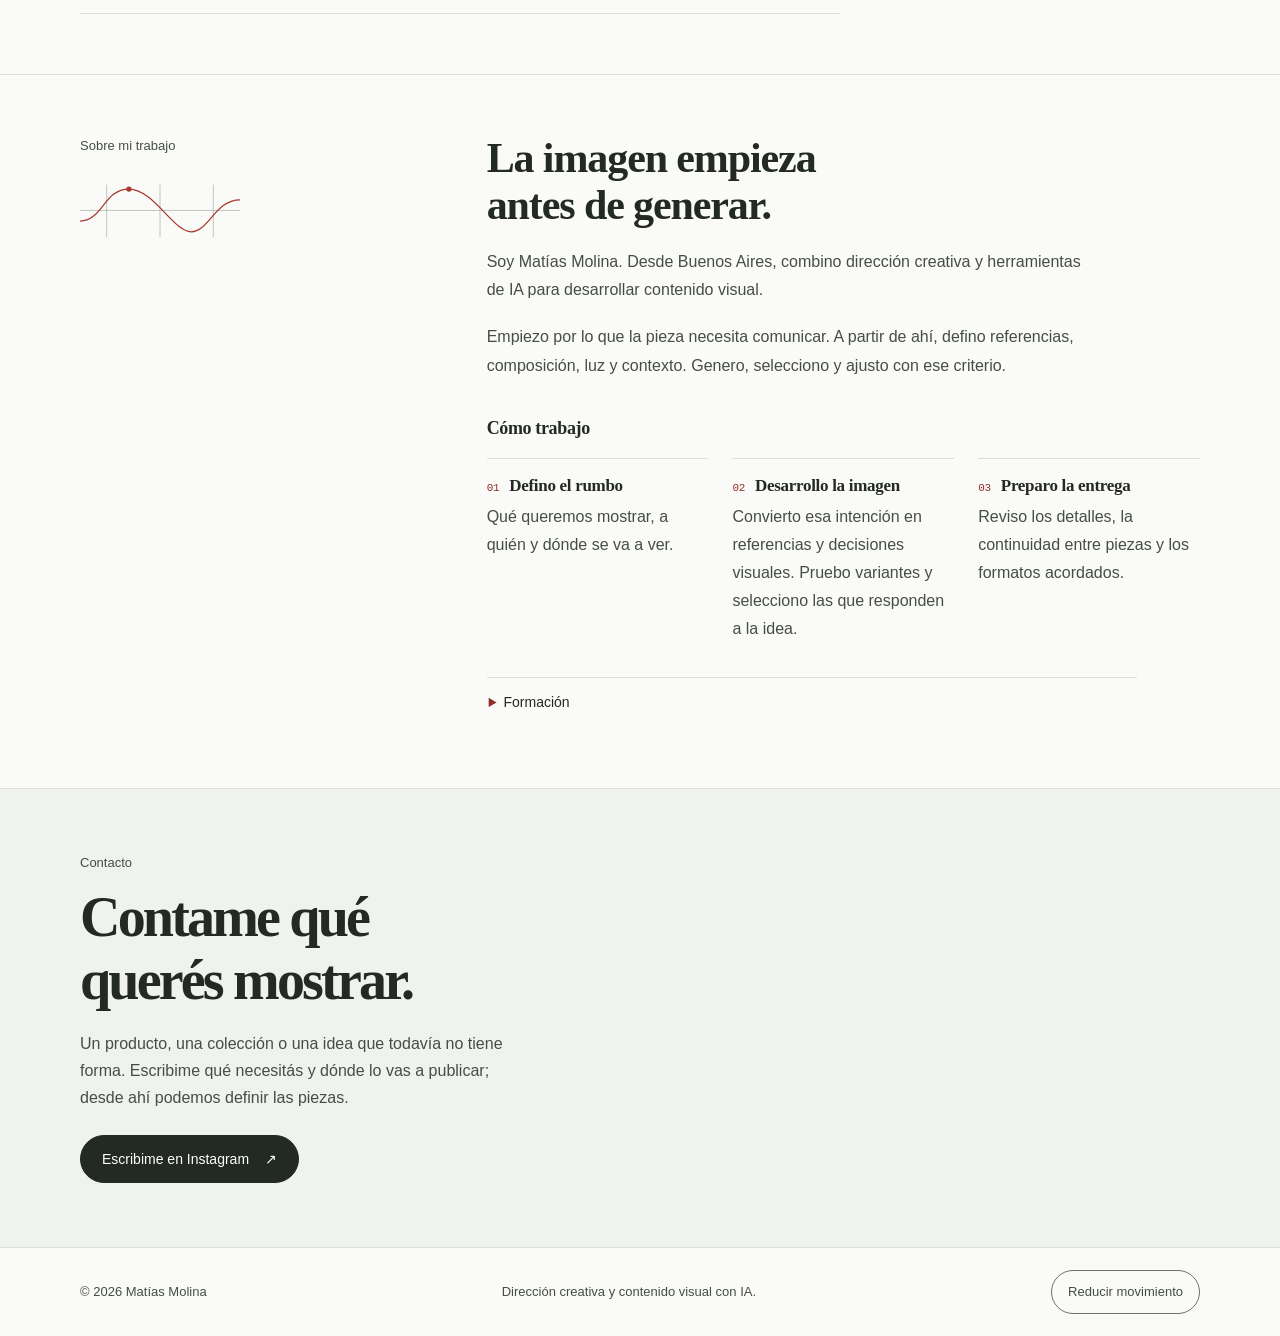
==== commit f5661a25: "Lighten the hero scrim, add a back-to-top button and ambient zoom Feedback: the text should visibly " ====
--- a/site/index.html
+++ b/site/index.html
@@ -21,6 +21,7 @@
 <section class="contact-section" id="contacto" aria-labelledby="contact-title"><div class="wrap"><p class="eyebrow">Contacto</p><h2 id="contact-title">Contame qué<br>querés mostrar.</h2><p class="contact-copy">Un producto, una colección o una idea que todavía no tiene forma. Escribime qué necesitás y dónde lo vas a publicar; desde ahí podemos definir las piezas.</p><a class="button" href="https://www.instagram.com/matias_sistemascreativos/" target="_blank" rel="noopener noreferrer">Escribime en Instagram <span class="sr-only">(abre una pestaña nueva)</span><span aria-hidden="true">↗</span></a></div></section>
 </main>
 <footer class="footer"><div class="wrap footer-inner"><span>© 2026 Matías Molina</span><span>Dirección creativa y contenido visual con IA.</span><button class="motion-control" id="motion-toggle" type="button" aria-pressed="false" hidden>Reducir movimiento</button></div></footer>
+<a class="back-to-top" id="back-to-top" href="#inicio" hidden aria-label="Volver al inicio"><span aria-hidden="true">↑</span></a>
 <dialog class="viewer" id="viewer" aria-labelledby="viewer-title" aria-describedby="viewer-caption"><div class="viewer-layout"><header class="viewer-header"><h2 id="viewer-title"></h2><button class="viewer-close" type="button" id="viewer-close" autofocus>Cerrar <span aria-hidden="true">×</span></button></header><div class="viewer-body"><div class="viewer-stage" id="viewer-stage"></div><p class="viewer-caption" id="viewer-caption"></p></div><nav class="viewer-nav" aria-label="Recorrer imágenes del proyecto"><button type="button" id="viewer-prev">Anterior</button><p id="viewer-position" role="status" aria-live="polite"></p><button type="button" id="viewer-next">Siguiente</button></nav></div></dialog>
 <!-- DATA:START --><script type="application/json" id="portfolio-data">[{"id":"el-frio-tiene-textura-reinicio-v01.webp","projectId":"001-el-frio-tiene-textura","name":"El frío tiene textura","role":"Producto","type":"image","src":"assets/projects/el-frio-tiene-textura-reinicio-v01.webp","alt":"Helado rojo frambuesa con pliegues de espátula en un cuenco blanco, sobre fondo azul grisáceo y con luz lateral.","order":1,"subtitle":"Gastronomía · Proyecto personal · En desarrollo","summary":"Una serie que busca despertar una sensación antes de explicar un producto. Trabajé el helado de frambuesa desde sus pliegues, el contraste de color y una luz que hace visible la textura.","concept":"Quise que la textura fuera lo primero que se percibe: las marcas de la espátula, el relieve y la densidad del helado.","decision":"Elegí luz lateral para revelar los pliegues y un fondo azul grisáceo para destacar el rojo frambuesa.","pending":"Serie inicial de tres imágenes: producto, detalle y contexto. En revisión final de continuidad visual.","origin":"Generé las imágenes con IA a partir de referencias de helado real que seleccioné para orientar el color, la textura y el servido. Usé la imagen de producto como referencia para el macro y la escena de heladería."},{"id":"el-frio-tiene-textura-macro-v01.webp","projectId":"001-el-frio-tiene-textura","name":"El frío tiene textura","role":"Detalle","type":"image","src":"assets/projects/el-frio-tiene-textura-macro-v01.webp","alt":"Macro de helado de frambuesa con marcas de espátula y pliegues iluminados desde la izquierda, con el borde de un cuenco blanco.","order":2,"subtitle":"Gastronomía · Proyecto personal · En desarrollo","summary":"Una serie que busca despertar una sensación antes de explicar un producto. Trabajé el helado de frambuesa desde sus pliegues, el contraste de color y una luz que hace visible la textura.","concept":"Quise que la textura fuera lo primero que se percibe: las marcas de la espátula, el relieve y la densidad del helado.","decision":"Elegí luz lateral para revelar los pliegues y un fondo azul grisáceo para destacar el rojo frambuesa.","pending":"Serie inicial de tres imágenes: producto, detalle y contexto. En revisión final de continuidad visual.","origin":"Generé las imágenes con IA a partir de referencias de helado real que seleccioné para orientar el color, la textura y el servido. Usé la imagen de producto como referencia para el macro y la escena de heladería."},{"id":"el-frio-tiene-textura-contexto-v01.webp","projectId":"001-el-frio-tiene-textura","name":"El frío tiene textura","role":"Contexto","type":"image","src":"assets/projects/el-frio-tiene-textura-contexto-v01.webp","alt":"Helado de frambuesa en un cuenco blanco sobre un mostrador azul grisáceo, con una vitrina de heladería al fondo y luz natural desde la izquierda.","order":3,"subtitle":"Gastronomía · Proyecto personal · En desarrollo","summary":"Una serie que busca despertar una sensación antes de explicar un producto. Trabajé el helado de frambuesa desde sus pliegues, el contraste de color y una luz que hace visible la textura.","concept":"Quise que la textura fuera lo primero que se percibe: las marcas de la espátula, el relieve y la densidad del helado.","decision":"Elegí luz lateral para revelar los pliegues y un fondo azul grisáceo para destacar el rojo frambuesa.","pending":"Serie inicial de tres imágenes: producto, detalle y contexto. En revisión final de continuidad visual.","origin":"Generé las imágenes con IA a partir de referencias de helado real que seleccioné para orientar el color, la textura y el servido. Usé la imagen de producto como referencia para el macro y la escena de heladería."},{"id":"una-prenda-tres-vidas-viaje-v01.webp","projectId":"002-una-prenda-tres-vidas","name":"Una prenda. Tres vidas.","role":"Viaje","type":"image","src":"assets/projects/una-prenda-tres-vidas-viaje-v01.webp","alt":"Hombre con campera verde oliva y jeans grises, apoyado en una columna de estación con un libro abierto.","order":1,"subtitle":"Indumentaria · Proyecto personal · En desarrollo","summary":"La misma campera durante un viaje, una pausa de trabajo y una salida de noche. Tres escenas para explorar su versatilidad y sostener una identidad visual al cambiar de entorno.","concept":"Busqué mostrar una prenda a través de las situaciones en las que podría usarse.","decision":"Mantuve al personaje y el conjunto como punto de partida. Cambié la luz, el encuadre y el escenario para darle un carácter propio a cada momento.","pending":"Serie de tres imágenes en desarrollo. Estoy refinando la continuidad de los detalles de la campera.","origin":"Seleccioné seis referencias y generé las escenas con IA. La primera imagen también sirvió como guía visual para las siguientes."},{"id":"una-prenda-tres-vidas-trabajo-v01.webp","projectId":"002-una-prenda-tres-vidas","name":"Una prenda. Tres vidas.","role":"Trabajo","type":"image","src":"assets/projects/una-prenda-tres-vidas-trabajo-v01.webp","alt":"El mismo personaje con campera verde oliva, sentado junto a una ventana de café frente a una computadora portátil.","order":2,"subtitle":"Indumentaria · Proyecto personal · En desarrollo","summary":"La misma campera durante un viaje, una pausa de trabajo y una salida de noche. Tres escenas para explorar su versatilidad y sostener una identidad visual al cambiar de entorno.","concept":"Busqué mostrar una prenda a través de las situaciones en las que podría usarse.","decision":"Mantuve al personaje y el conjunto como punto de partida. Cambié la luz, el encuadre y el escenario para darle un carácter propio a cada momento.","pending":"Serie de tres imágenes en desarrollo. Estoy refinando la continuidad de los detalles de la campera.","origin":"Seleccioné seis referencias y generé las escenas con IA. La primera imagen también sirvió como guía visual para las siguientes."},{"id":"una-prenda-tres-vidas-noche-v01.webp","projectId":"002-una-prenda-tres-vidas","name":"Una prenda. Tres vidas.","role":"Noche","type":"image","src":"assets/projects/una-prenda-tres-vidas-noche-v01.webp","alt":"Retrato nocturno del mismo personaje con campera verde oliva y jeans grises, rodeado de luces urbanas desenfocadas.","order":3,"subtitle":"Indumentaria · Proyecto personal · En desarrollo","summary":"La misma campera durante un viaje, una pausa de trabajo y una salida de noche. Tres escenas para explorar su versatilidad y sostener una identidad visual al cambiar de entorno.","concept":"Busqué mostrar una prenda a través de las situaciones en las que podría usarse.","decision":"Mantuve al personaje y el conjunto como punto de partida. Cambié la luz, el encuadre y el escenario para darle un carácter propio a cada momento.","pending":"Serie de tres imágenes en desarrollo. Estoy refinando la continuidad de los detalles de la campera.","origin":"Seleccioné seis referencias y generé las escenas con IA. La primera imagen también sirvió como guía visual para las siguientes."}]</script><!-- DATA:END -->
 <script defer src="assets/vendor/gsap.min.js"></script>
--- a/site/assets/site.css
+++ b/site/assets/site.css
@@ -31,5 +31,10 @@
 /* Hero photo: stacked banner on narrow screens (no text overlap risk); full-bleed background with a scrim once there is room for both. */
 @media(min-width:768px){
 .hero-media{position:absolute;inset:0;margin-top:0;border-radius:0;aspect-ratio:auto}
-.hero-media::after{content:'';position:absolute;inset:0;background:linear-gradient(90deg,var(--bg) 0%,var(--bg) 40%,#fafaf8d9 54%,#fafaf84d 70%,#fafaf800 88%)}
+.hero-media::after{content:'';position:absolute;inset:0;background:linear-gradient(90deg,#fafaf8ad 0%,#fafaf8ad 42%,#fafaf859 56%,#fafaf81a 72%,#fafaf800 90%)}
 }
+
+/* Volver arriba: aparece una vez que el hero sale de vista (ver site.js). */
+.back-to-top{position:fixed;right:20px;bottom:20px;z-index:30;display:grid;place-items:center;width:48px;height:48px;border-radius:50%;background:var(--ink);color:#fff;font-size:20px;line-height:1;box-shadow:0 2px 10px #2330244d}
+.back-to-top:hover{background:#3c463c}
+@media(prefers-reduced-motion:no-preference){.back-to-top{transition:opacity .2s,transform .2s}}
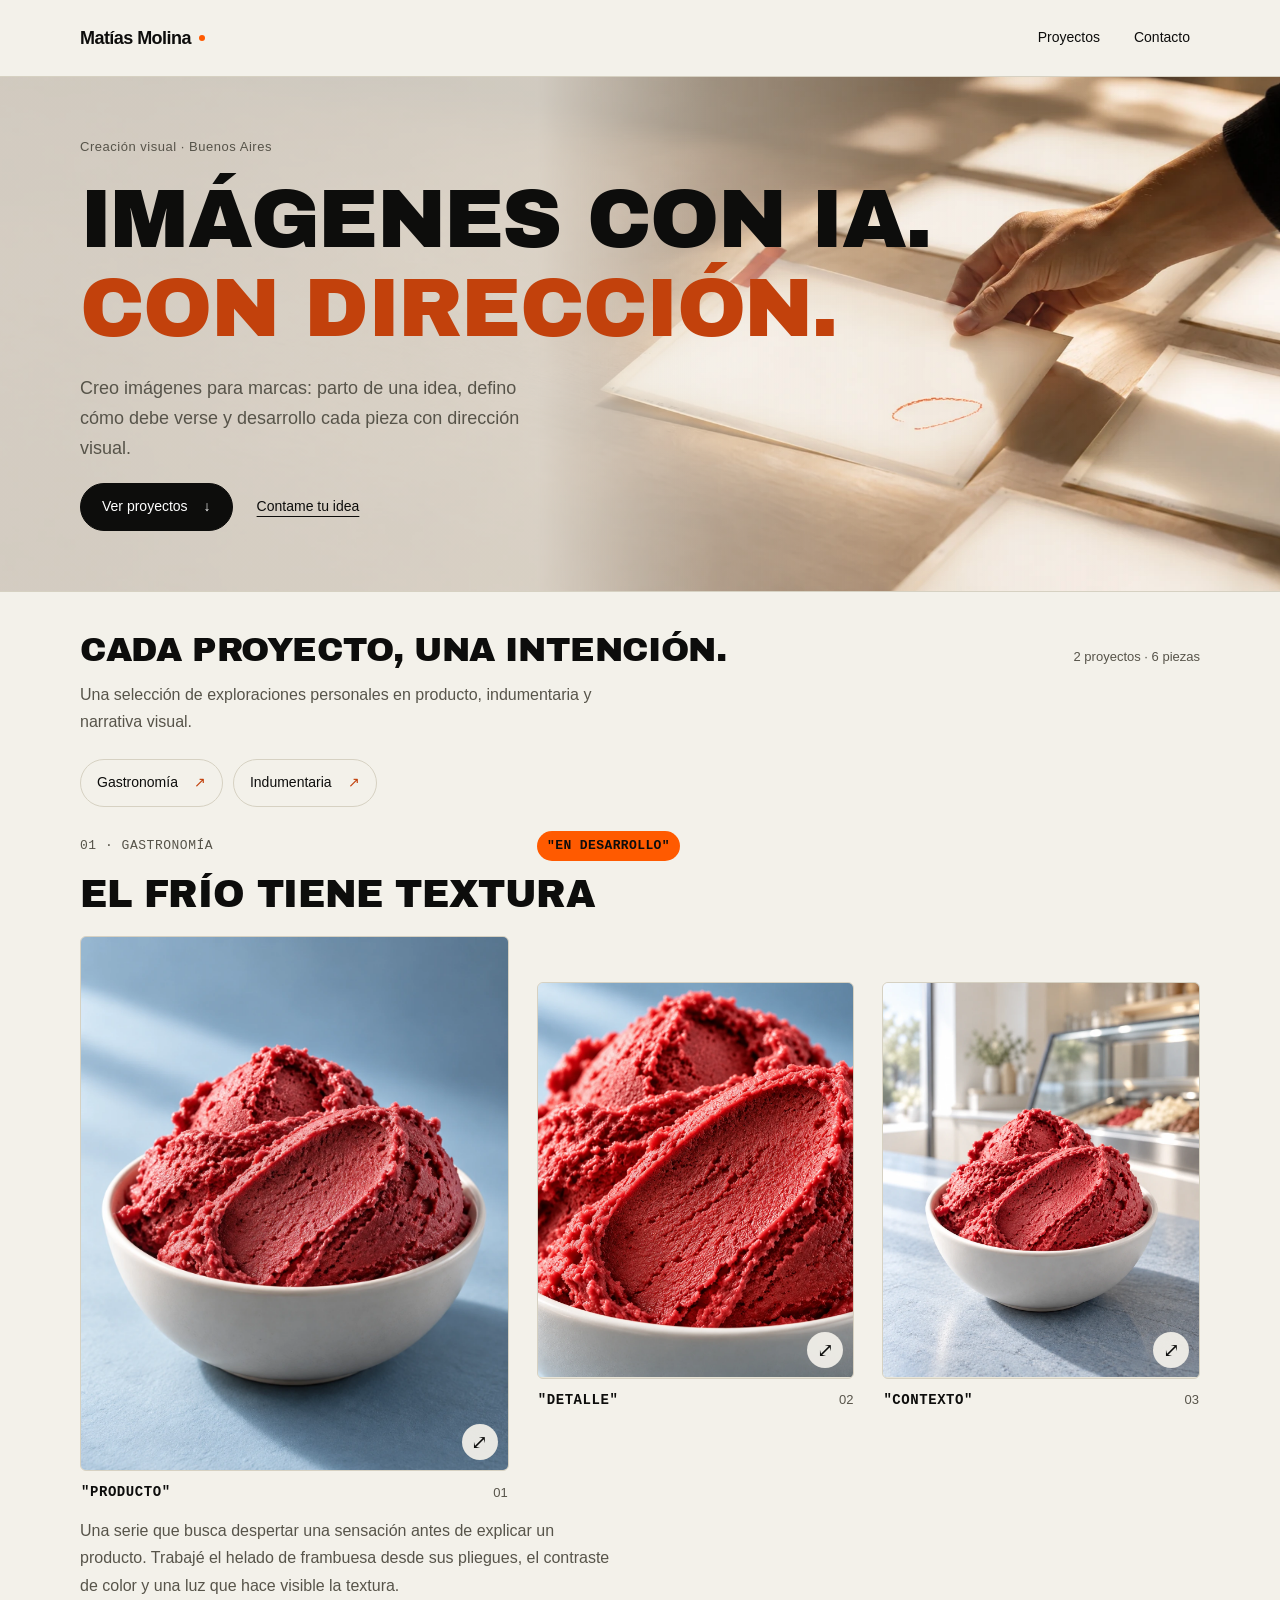
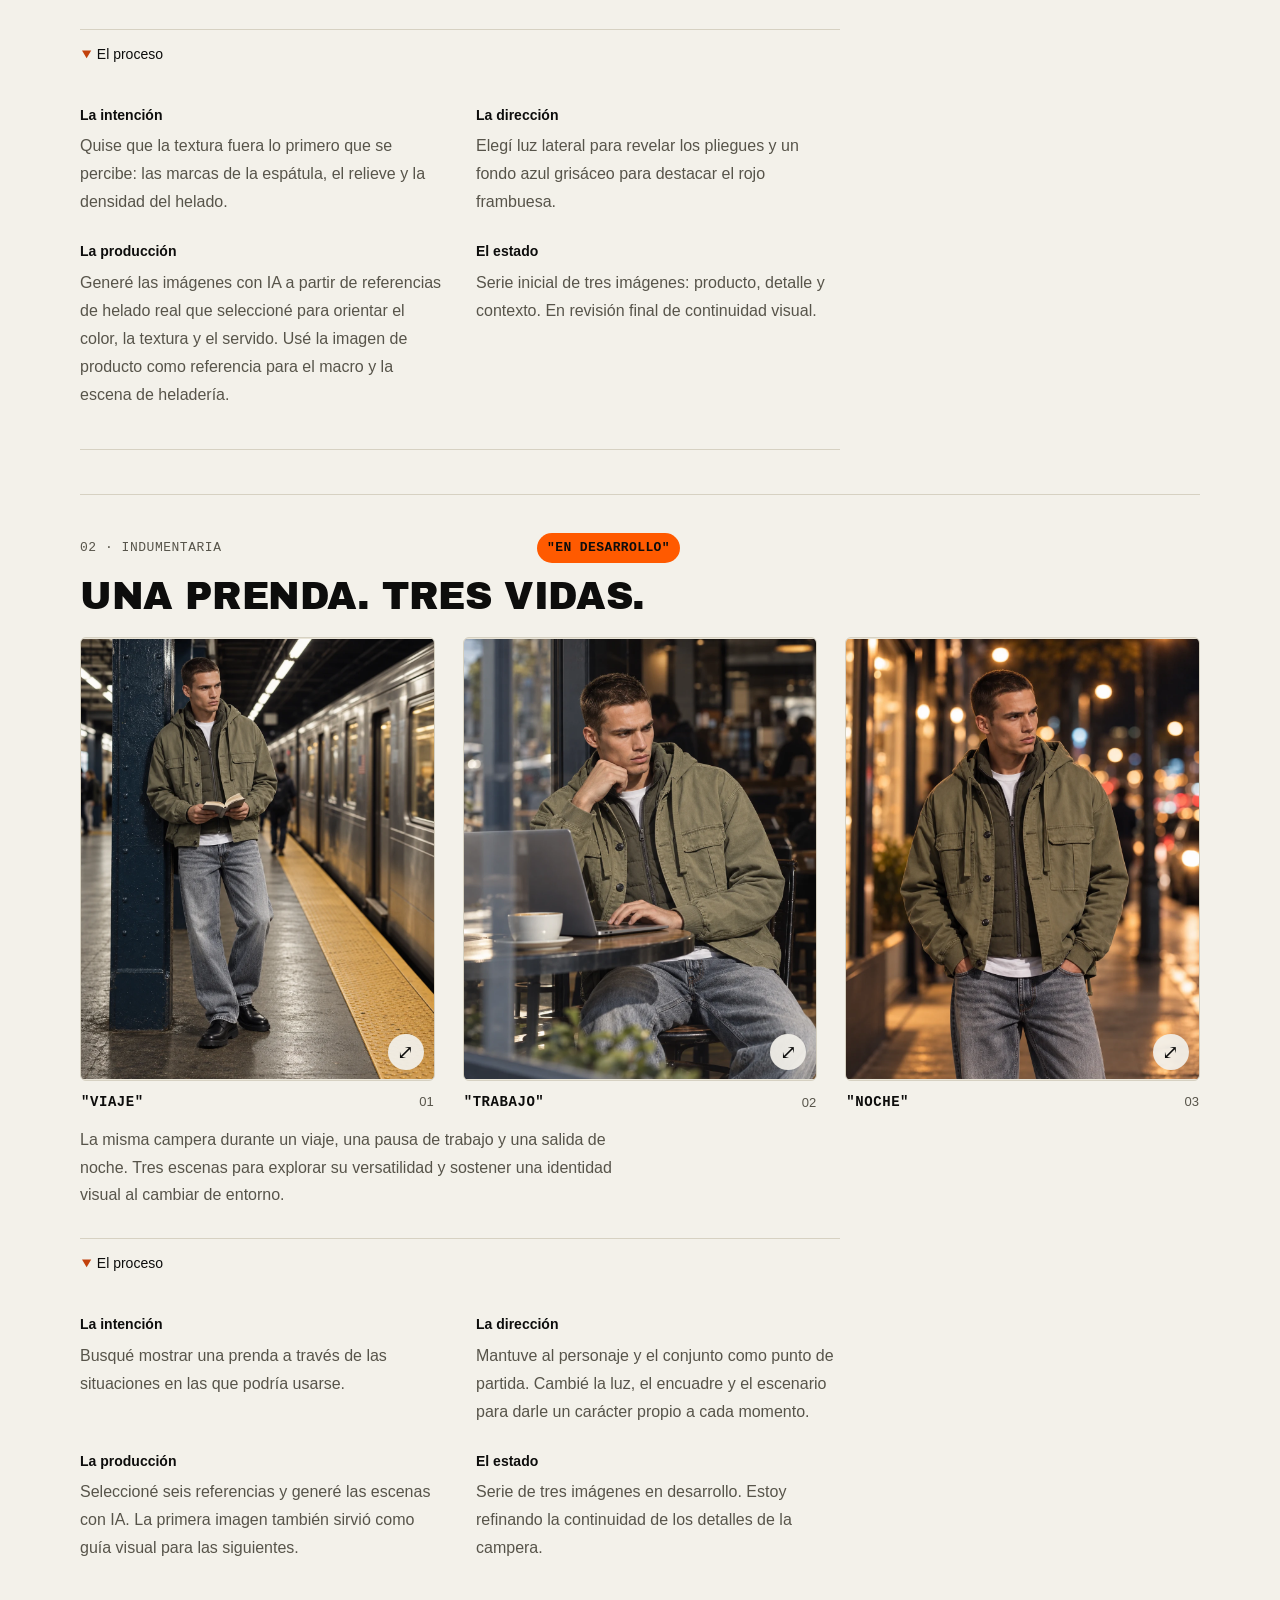
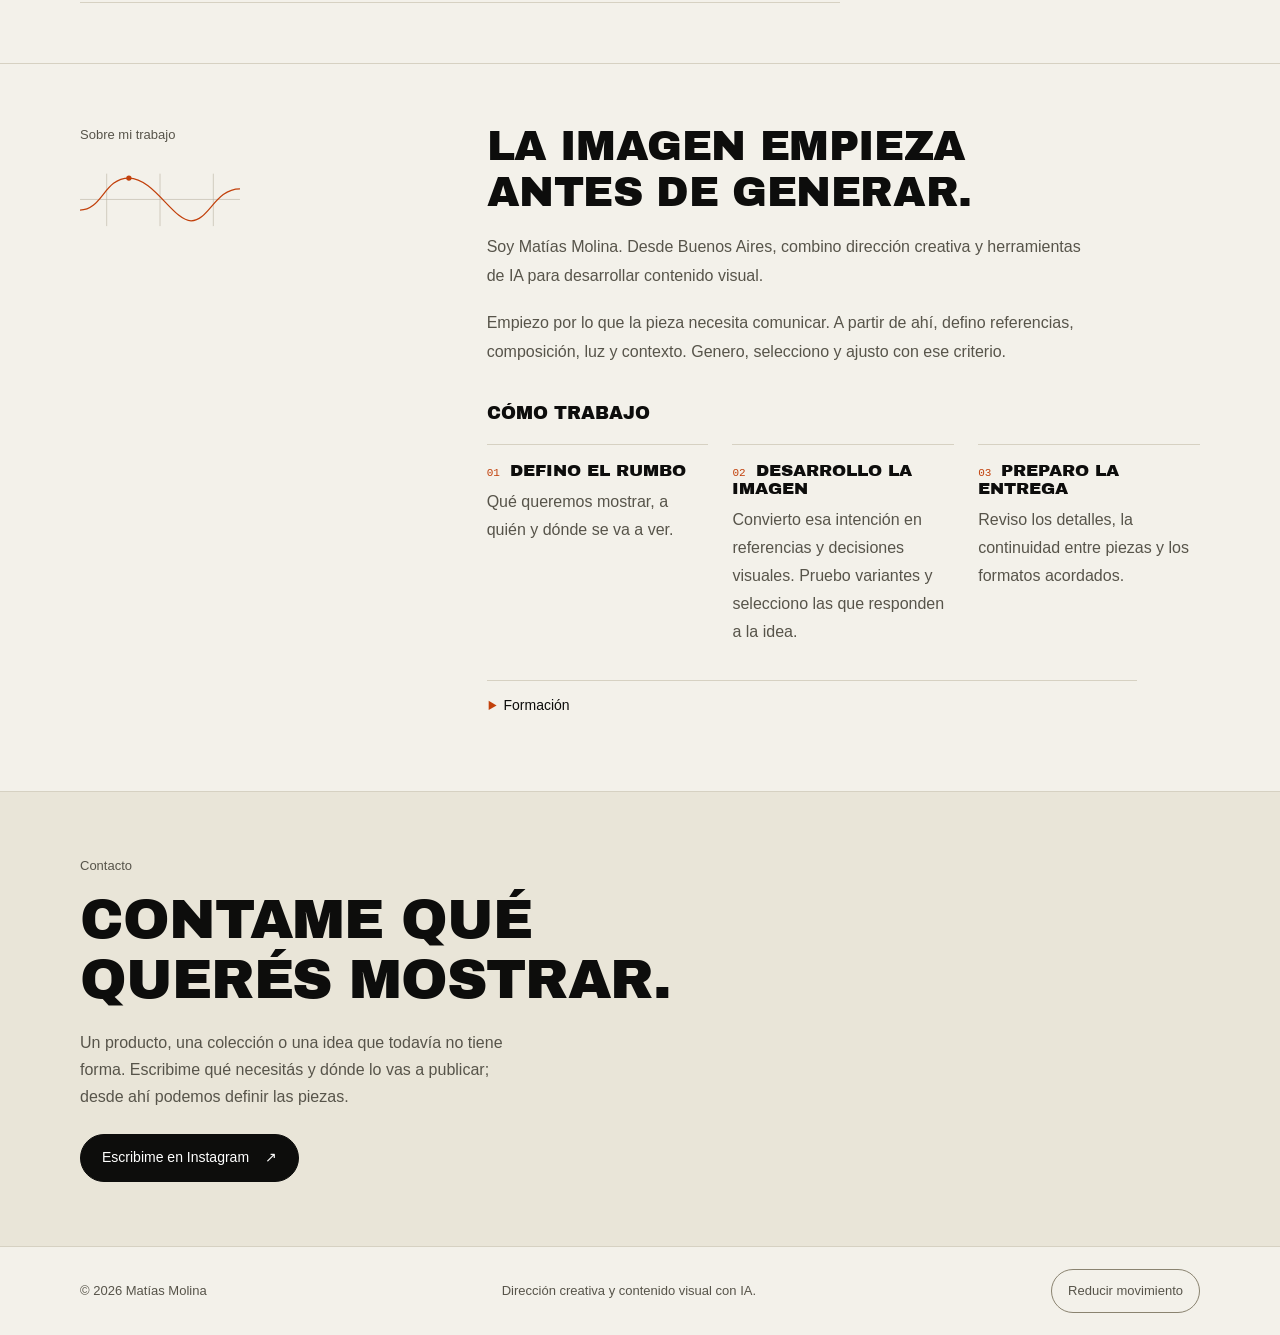
==== commit 21974638: "Rebrand: off-white/Supreme, minimalist Full identity swap, not an extension of the warm-editorial pa" ====
--- a/site/index.html
+++ b/site/index.html
@@ -4,7 +4,7 @@
 <meta charset="utf-8">
 <meta name="viewport" content="width=device-width, initial-scale=1">
 <meta name="description" content="Creo imágenes con IA para marcas. Conocé mis proyectos, las decisiones detrás de cada pieza y cómo trabajo. Soy Matías Molina.">
-<meta name="theme-color" content="#fafaf8">
+<meta name="theme-color" content="#f3f1ea">
 <title>Imágenes con IA para marcas | Matías Molina</title>
 <!-- SEO:START --><link rel="canonical" href="https://ai-creative-portfolio.mmolina-uxploit.workers.dev/"><meta name="robots" content="index,follow,max-image-preview:large"><meta property="og:type" content="website"><meta property="og:locale" content="es_AR"><meta property="og:site_name" content="Matías Molina"><meta property="og:url" content="https://ai-creative-portfolio.mmolina-uxploit.workers.dev/"><meta property="og:title" content="Matías Molina · Imágenes con IA"><meta property="og:description" content="Creo imágenes con IA para marcas. Conocé mis proyectos y las decisiones detrás de cada pieza."><meta property="og:image" content="https://ai-creative-portfolio.mmolina-uxploit.workers.dev/assets/projects/el-frio-tiene-textura-reinicio-v01.webp"><meta property="og:image:alt" content="Helado rojo frambuesa con pliegues de espátula en un cuenco blanco, sobre fondo azul grisáceo y con luz lateral."><meta name="twitter:card" content="summary_large_image"><meta name="twitter:image" content="https://ai-creative-portfolio.mmolina-uxploit.workers.dev/assets/projects/el-frio-tiene-textura-reinicio-v01.webp"><script type="application/ld+json">{"@context":"https://schema.org","@graph":[{"@type":"Person","@id":"https://ai-creative-portfolio.mmolina-uxploit.workers.dev/#matias","name":"Matías Molina","url":"https://ai-creative-portfolio.mmolina-uxploit.workers.dev/","sameAs":["https://www.instagram.com/matias_sistemascreativos/"],"jobTitle":"Creador de contenido visual con IA"},{"@type":"WebSite","@id":"https://ai-creative-portfolio.mmolina-uxploit.workers.dev/#website","url":"https://ai-creative-portfolio.mmolina-uxploit.workers.dev/","name":"Matías Molina · Creación visual con IA","inLanguage":"es-AR","publisher":{"@id":"https://ai-creative-portfolio.mmolina-uxploit.workers.dev/#matias"}},{"@type":"CollectionPage","@id":"https://ai-creative-portfolio.mmolina-uxploit.workers.dev/#portfolio","url":"https://ai-creative-portfolio.mmolina-uxploit.workers.dev/","name":"Imágenes con IA para marcas","inLanguage":"es-AR","isPartOf":{"@id":"https://ai-creative-portfolio.mmolina-uxploit.workers.dev/#website"},"author":{"@id":"https://ai-creative-portfolio.mmolina-uxploit.workers.dev/#matias"},"hasPart":[{"@type":"CreativeWork","name":"El frío tiene textura","url":"https://ai-creative-portfolio.mmolina-uxploit.workers.dev/#001-el-frio-tiene-textura","description":"Una serie que busca despertar una sensación antes de explicar un producto. Trabajé el helado de frambuesa desde sus pliegues, el contraste de color y una luz que hace visible la textura.","creativeWorkStatus":"En desarrollo","creator":{"@id":"https://ai-creative-portfolio.mmolina-uxploit.workers.dev/#matias"},"image":["https://ai-creative-portfolio.mmolina-uxploit.workers.dev/assets/projects/el-frio-tiene-textura-reinicio-v01.webp","https://ai-creative-portfolio.mmolina-uxploit.workers.dev/assets/projects/el-frio-tiene-textura-macro-v01.webp","https://ai-creative-portfolio.mmolina-uxploit.workers.dev/assets/projects/el-frio-tiene-textura-contexto-v01.webp"]},{"@type":"CreativeWork","name":"Una prenda. Tres vidas.","url":"https://ai-creative-portfolio.mmolina-uxploit.workers.dev/#002-una-prenda-tres-vidas","description":"La misma campera durante un viaje, una pausa de trabajo y una salida de noche. Tres escenas para explorar su versatilidad y sostener una identidad visual al cambiar de entorno.","creativeWorkStatus":"En desarrollo","creator":{"@id":"https://ai-creative-portfolio.mmolina-uxploit.workers.dev/#matias"},"image":["https://ai-creative-portfolio.mmolina-uxploit.workers.dev/assets/projects/una-prenda-tres-vidas-viaje-v01.webp","https://ai-creative-portfolio.mmolina-uxploit.workers.dev/assets/projects/una-prenda-tres-vidas-trabajo-v01.webp","https://ai-creative-portfolio.mmolina-uxploit.workers.dev/assets/projects/una-prenda-tres-vidas-noche-v01.webp"]}]}]}</script><!-- SEO:END -->
 <link rel="icon" href="assets/favicon.svg" type="image/svg+xml">
@@ -17,7 +17,7 @@
 <section class="hero" aria-labelledby="hero-title"><div class="hero-media" aria-hidden="true"><img src="assets/hero-direccion-creativa-v01.webp" alt="" fetchpriority="high" loading="eager" decoding="async"></div><div class="wrap hero-content"><p class="eyebrow">Creación visual · Buenos Aires</p><h1 id="hero-title">Imágenes con IA.<br><span>Con dirección.</span></h1><p class="hero-copy">Creo imágenes para marcas: parto de una idea, defino cómo debe verse y desarrollo cada pieza con dirección visual.</p><div class="hero-actions"><a class="button" href="#trabajos">Ver proyectos <span aria-hidden="true">↓</span></a><a class="text-link" href="#contacto">Contame tu idea</a></div></div></section>
 <section class="section work-section" id="trabajos" aria-labelledby="work-title"><div class="wrap"><div class="section-heading"><h2 id="work-title">Cada proyecto, una intención.</h2><p class="count" id="catalog-count" hidden></p></div><p class="project-intro">Una selección de exploraciones personales en producto, indumentaria y narrativa visual.</p><nav class="project-index" aria-label="Ir a un proyecto"><a href="#001-el-frio-tiene-textura">Gastronomía <span aria-hidden="true">↗</span></a><a href="#002-una-prenda-tres-vidas">Indumentaria <span aria-hidden="true">↗</span></a></nav><div class="filters" id="filters" role="group" aria-label="Filtrar por formato" hidden><button type="button" data-filter="all" aria-pressed="true">Todo</button><button type="button" data-filter="image" aria-pressed="false">Imágenes</button><button type="button" data-filter="video" aria-pressed="false">Videos</button></div><!-- CATALOG:START --><div id="catalog"><article class="project" id="001-el-frio-tiene-textura" aria-labelledby="title-001-el-frio-tiene-textura"><div class="project-top"><p class="project-category">01 · Gastronomía</p><span class="status-pill">En desarrollo</span></div><h3 class="project-title" id="title-001-el-frio-tiene-textura">El frío tiene textura</h3><div class="project-grid"><figure class="creative"><a class="media-button" href="assets/projects/el-frio-tiene-textura-reinicio-v01.webp" data-creative="el-frio-tiene-textura-reinicio-v01.webp" aria-label="Ampliar producto de El frío tiene textura"><img src="assets/projects/el-frio-tiene-textura-reinicio-v01.webp" alt="Helado rojo frambuesa con pliegues de espátula en un cuenco blanco, sobre fondo azul grisáceo y con luz lateral." fetchpriority="high" loading="eager" decoding="async"><span class="enlarge" aria-hidden="true">⤢</span></a><figcaption><span>Producto</span><span class="creative-number">01</span></figcaption></figure><figure class="creative"><a class="media-button" href="assets/projects/el-frio-tiene-textura-macro-v01.webp" data-creative="el-frio-tiene-textura-macro-v01.webp" aria-label="Ampliar detalle de El frío tiene textura"><img src="assets/projects/el-frio-tiene-textura-macro-v01.webp" alt="Macro de helado de frambuesa con marcas de espátula y pliegues iluminados desde la izquierda, con el borde de un cuenco blanco." loading="lazy" decoding="async"><span class="enlarge" aria-hidden="true">⤢</span></a><figcaption><span>Detalle</span><span class="creative-number">02</span></figcaption></figure><figure class="creative"><a class="media-button" href="assets/projects/el-frio-tiene-textura-contexto-v01.webp" data-creative="el-frio-tiene-textura-contexto-v01.webp" aria-label="Ampliar contexto de El frío tiene textura"><img src="assets/projects/el-frio-tiene-textura-contexto-v01.webp" alt="Helado de frambuesa en un cuenco blanco sobre un mostrador azul grisáceo, con una vitrina de heladería al fondo y luz natural desde la izquierda." loading="lazy" decoding="async"><span class="enlarge" aria-hidden="true">⤢</span></a><figcaption><span>Contexto</span><span class="creative-number">03</span></figcaption></figure></div><p class="project-intro">Una serie que busca despertar una sensación antes de explicar un producto. Trabajé el helado de frambuesa desde sus pliegues, el contraste de color y una luz que hace visible la textura.</p><details class="project-process" open><summary>El proceso</summary><dl class="process-grid"><div><dt>La intención</dt><dd>Quise que la textura fuera lo primero que se percibe: las marcas de la espátula, el relieve y la densidad del helado.</dd></div><div><dt>La dirección</dt><dd>Elegí luz lateral para revelar los pliegues y un fondo azul grisáceo para destacar el rojo frambuesa.</dd></div><div><dt>La producción</dt><dd>Generé las imágenes con IA a partir de referencias de helado real que seleccioné para orientar el color, la textura y el servido. Usé la imagen de producto como referencia para el macro y la escena de heladería.</dd></div><div><dt>El estado</dt><dd>Serie inicial de tres imágenes: producto, detalle y contexto. En revisión final de continuidad visual.</dd></div></dl></details></article>
 <article class="project" id="002-una-prenda-tres-vidas" aria-labelledby="title-002-una-prenda-tres-vidas"><div class="project-top"><p class="project-category">02 · Indumentaria</p><span class="status-pill">En desarrollo</span></div><h3 class="project-title" id="title-002-una-prenda-tres-vidas">Una prenda. Tres vidas.</h3><div class="project-grid"><figure class="creative"><a class="media-button" href="assets/projects/una-prenda-tres-vidas-viaje-v01.webp" data-creative="una-prenda-tres-vidas-viaje-v01.webp" aria-label="Ampliar viaje de Una prenda. Tres vidas."><img src="assets/projects/una-prenda-tres-vidas-viaje-v01.webp" alt="Hombre con campera verde oliva y jeans grises, apoyado en una columna de estación con un libro abierto." loading="lazy" decoding="async"><span class="enlarge" aria-hidden="true">⤢</span></a><figcaption><span>Viaje</span><span class="creative-number">01</span></figcaption></figure><figure class="creative"><a class="media-button" href="assets/projects/una-prenda-tres-vidas-trabajo-v01.webp" data-creative="una-prenda-tres-vidas-trabajo-v01.webp" aria-label="Ampliar trabajo de Una prenda. Tres vidas."><img src="assets/projects/una-prenda-tres-vidas-trabajo-v01.webp" alt="El mismo personaje con campera verde oliva, sentado junto a una ventana de café frente a una computadora portátil." loading="lazy" decoding="async"><span class="enlarge" aria-hidden="true">⤢</span></a><figcaption><span>Trabajo</span><span class="creative-number">02</span></figcaption></figure><figure class="creative"><a class="media-button" href="assets/projects/una-prenda-tres-vidas-noche-v01.webp" data-creative="una-prenda-tres-vidas-noche-v01.webp" aria-label="Ampliar noche de Una prenda. Tres vidas."><img src="assets/projects/una-prenda-tres-vidas-noche-v01.webp" alt="Retrato nocturno del mismo personaje con campera verde oliva y jeans grises, rodeado de luces urbanas desenfocadas." loading="lazy" decoding="async"><span class="enlarge" aria-hidden="true">⤢</span></a><figcaption><span>Noche</span><span class="creative-number">03</span></figcaption></figure></div><p class="project-intro">La misma campera durante un viaje, una pausa de trabajo y una salida de noche. Tres escenas para explorar su versatilidad y sostener una identidad visual al cambiar de entorno.</p><details class="project-process" open><summary>El proceso</summary><dl class="process-grid"><div><dt>La intención</dt><dd>Busqué mostrar una prenda a través de las situaciones en las que podría usarse.</dd></div><div><dt>La dirección</dt><dd>Mantuve al personaje y el conjunto como punto de partida. Cambié la luz, el encuadre y el escenario para darle un carácter propio a cada momento.</dd></div><div><dt>La producción</dt><dd>Seleccioné seis referencias y generé las escenas con IA. La primera imagen también sirvió como guía visual para las siguientes.</dd></div><div><dt>El estado</dt><dd>Serie de tres imágenes en desarrollo. Estoy refinando la continuidad de los detalles de la campera.</dd></div></dl></details></article></div><!-- CATALOG:END --></div></section>
-<section class="section about" aria-labelledby="about-title"><div class="wrap about-layout"><div><p class="section-kicker">Sobre mi trabajo</p><div class="signature" aria-hidden="true"><svg viewBox="0 0 180 65" fill="none"><path d="M0 32H180M30 3V62M90 3V62M150 3V62" stroke="currentColor" stroke-width=".6"/><path d="M0 44C25 44 27 8 55 8S105 56 125 56 152 20 180 20" stroke="#ab382f" stroke-width="1.4"/><circle cx="55" cy="8" r="3" fill="#ab382f"/></svg></div></div><div><h2 id="about-title">La imagen empieza<br>antes de generar.</h2><p class="about-copy">Soy Matías Molina. Desde Buenos Aires, combino dirección creativa y herramientas de IA para desarrollar contenido visual.</p><p class="about-copy">Empiezo por lo que la pieza necesita comunicar. A partir de ahí, defino referencias, composición, luz y contexto. Genero, selecciono y ajusto con ese criterio.</p><h3>Cómo trabajo</h3><ol class="method" role="list"><li><h3><span aria-hidden="true">01</span>Defino el rumbo</h3><p>Qué queremos mostrar, a quién y dónde se va a ver.</p></li><li><h3><span aria-hidden="true">02</span>Desarrollo la imagen</h3><p>Convierto esa intención en referencias y decisiones visuales. Pruebo variantes y selecciono las que responden a la idea.</p></li><li><h3><span aria-hidden="true">03</span>Preparo la entrega</h3><p>Reviso los detalles, la continuidad entre piezas y los formatos acordados.</p></li></ol><details class="training"><summary>Formación</summary><div class="training-body"><div><h3>Modo Máquina · En curso</h3><p>Actualmente curso Modo Máquina, con foco en creación de contenido con inteligencia artificial.</p><a class="inline-link" href="https://modomaquina.com/" target="_blank" rel="noopener noreferrer">Ver la formación <span class="sr-only">(abre una pestaña nueva)</span><span aria-hidden="true">↗</span></a></div></div></details></div></div></section>
+<section class="section about" aria-labelledby="about-title"><div class="wrap about-layout"><div><p class="section-kicker">Sobre mi trabajo</p><div class="signature" aria-hidden="true"><svg viewBox="0 0 180 65" fill="none"><path d="M0 32H180M30 3V62M90 3V62M150 3V62" stroke="currentColor" stroke-width=".6"/><path d="M0 44C25 44 27 8 55 8S105 56 125 56 152 20 180 20" stroke="#c2410c" stroke-width="1.4"/><circle cx="55" cy="8" r="3" fill="#c2410c"/></svg></div></div><div><h2 id="about-title">La imagen empieza<br>antes de generar.</h2><p class="about-copy">Soy Matías Molina. Desde Buenos Aires, combino dirección creativa y herramientas de IA para desarrollar contenido visual.</p><p class="about-copy">Empiezo por lo que la pieza necesita comunicar. A partir de ahí, defino referencias, composición, luz y contexto. Genero, selecciono y ajusto con ese criterio.</p><h3>Cómo trabajo</h3><ol class="method" role="list"><li><h3><span aria-hidden="true">01</span>Defino el rumbo</h3><p>Qué queremos mostrar, a quién y dónde se va a ver.</p></li><li><h3><span aria-hidden="true">02</span>Desarrollo la imagen</h3><p>Convierto esa intención en referencias y decisiones visuales. Pruebo variantes y selecciono las que responden a la idea.</p></li><li><h3><span aria-hidden="true">03</span>Preparo la entrega</h3><p>Reviso los detalles, la continuidad entre piezas y los formatos acordados.</p></li></ol><details class="training"><summary>Formación</summary><div class="training-body"><div><h3>Modo Máquina · En curso</h3><p>Actualmente curso Modo Máquina, con foco en creación de contenido con inteligencia artificial.</p><a class="inline-link" href="https://modomaquina.com/" target="_blank" rel="noopener noreferrer">Ver la formación <span class="sr-only">(abre una pestaña nueva)</span><span aria-hidden="true">↗</span></a></div></div></details></div></div></section>
 <section class="contact-section" id="contacto" aria-labelledby="contact-title"><div class="wrap"><p class="eyebrow">Contacto</p><h2 id="contact-title">Contame qué<br>querés mostrar.</h2><p class="contact-copy">Un producto, una colección o una idea que todavía no tiene forma. Escribime qué necesitás y dónde lo vas a publicar; desde ahí podemos definir las piezas.</p><a class="button" href="https://www.instagram.com/matias_sistemascreativos/" target="_blank" rel="noopener noreferrer">Escribime en Instagram <span class="sr-only">(abre una pestaña nueva)</span><span aria-hidden="true">↗</span></a></div></section>
 </main>
 <footer class="footer"><div class="wrap footer-inner"><span>© 2026 Matías Molina</span><span>Dirección creativa y contenido visual con IA.</span><button class="motion-control" id="motion-toggle" type="button" aria-pressed="false" hidden>Reducir movimiento</button></div></footer>
--- a/site/assets/site.css
+++ b/site/assets/site.css
@@ -1,16 +1,16 @@
 
-@font-face{font-family:'Fraunces';font-style:normal;font-weight:300 700;font-display:swap;src:url('vendor/fonts/fraunces-variable-latin.woff2') format('woff2')}
-:root{--bg:#fafaf8;--surface:#f0f2ed;--ink:#232923;--muted:#454e45;--line:#dce1d8;--accent:#913027;--radius:14px;--space:24px}*{box-sizing:border-box}html{scroll-behavior:smooth;scroll-padding-top:88px}body{margin:0;color:var(--ink);background:var(--bg);font:16px/1.6 -apple-system,BlinkMacSystemFont,"Helvetica Neue",Arial,sans-serif;-webkit-font-smoothing:antialiased}button,a{-webkit-tap-highlight-color:transparent;touch-action:manipulation}a{color:inherit}button{font:inherit;cursor:pointer}button:disabled{cursor:default;opacity:.4}button:focus-visible,a:focus-visible,summary:focus-visible{outline:2px solid var(--accent);outline-offset:5px}button{color:inherit}img,video{display:block;max-width:100%}[hidden]{display:none!important}h1,h2,h3,p,figure{margin:0}h1,h2,h3{line-height:1.12;font-weight:600;font-family:'Fraunces',Georgia,serif;font-optical-sizing:auto}a{text-decoration:none}.wrap{width:min(1120px,calc(100% - 40px));margin-inline:auto}.skip{position:fixed;top:-100px;left:20px;z-index:200;background:var(--bg);padding:12px 20px;border:1px solid var(--ink)}.skip:focus{top:12px}.site-header{position:sticky;top:0;z-index:20;background:#fafaf8f2;border-bottom:1px solid var(--line);backdrop-filter:blur(16px)}.header-inner{min-height:68px;display:flex;align-items:center;justify-content:space-between;gap:12px}.brand{font-size:16px;font-weight:600;letter-spacing:-.55px;display:flex;align-items:center;min-height:44px;white-space:nowrap}.brand-dot{width:6px;height:6px;background:var(--accent);border-radius:50%;margin-left:8px}.nav{display:flex;gap:4px}.nav a{display:flex;align-items:center;min-height:44px;padding:8px 10px;font-size:13px}.nav a:hover{color:var(--accent)}.eyebrow{font-size:12px;line-height:1.5;color:var(--muted);letter-spacing:.04em}.hero{position:relative;display:flex;flex-direction:column;padding-top:32px;padding-bottom:32px}.hero-content{order:1;position:relative;z-index:1}.hero-media{order:2;margin-top:28px;aspect-ratio:4/3;border-radius:var(--radius);overflow:hidden}.hero-media img{width:100%;height:100%;object-fit:cover;object-position:78% 42%}.hero h1{font-size:clamp(38px,9.8vw,64px);letter-spacing:-.055em;margin-top:18px;max-width:740px}.hero h1 span{color:var(--accent)}.hero-copy{max-width:480px;margin-top:20px;font-size:16px;line-height:1.65;color:var(--muted)}.hero-actions{display:flex;gap:12px;align-items:center;flex-wrap:wrap;margin-top:25px}.button{min-height:48px;display:inline-flex;align-items:center;justify-content:center;gap:16px;padding:12px 21px;border-radius:26px;background:var(--ink);color:white;border:1px solid var(--ink);font-size:14px;font-weight:500;line-height:1.4}.button:hover{background:#3c463c}.text-link{display:inline-flex;align-items:center;gap:8px;min-height:48px;padding:10px 12px;font-size:14px}.text-link:hover{color:var(--accent)}.section{padding-block:42px;border-top:1px solid var(--line)}.section-heading{display:flex;align-items:baseline;justify-content:space-between;gap:20px;flex-wrap:wrap}.section-heading h2{font-size:27px;letter-spacing:-1px}.count{font-size:12px;color:var(--muted)}.work-intro{margin-top:14px;color:var(--muted);font-size:14px;max-width:590px}.filters{display:flex;gap:4px;padding:4px;background:var(--surface);border-radius:28px;width:fit-content;margin-top:22px}.filters button{min-height:44px;min-width:70px;border:0;padding:10px 16px;border-radius:24px;background:transparent;font-size:14px}.filters button[aria-pressed=true]{background:white;box-shadow:0 1px 4px #2330240d}.catalog-status{padding-block:30px;color:var(--muted);font-size:14px}.retry{background:white;border:1px solid var(--line);border-radius:24px;min-height:44px;padding:8px 18px;margin-top:12px}.project{margin-top:32px}.project+.project{border-top:1px solid var(--line);padding-top:38px;margin-top:44px}.project-top{display:flex;align-items:center;justify-content:space-between;gap:16px}.project-category{font-size:12px;color:var(--muted)}.status-pill{display:inline-flex;align-items:center;min-height:28px;font-size:11px;background:var(--surface);border-radius:20px;padding:4px 10px;white-space:nowrap}.project-title{font-size:27px;letter-spacing:-1px;margin-top:13px;max-width:600px}.project-intro{font-size:14px;color:var(--muted);max-width:570px;margin-top:12px;line-height:1.7}.project-grid{display:grid;grid-template-columns:minmax(0,1fr) minmax(0,1fr);gap:22px 14px;margin-top:23px}.creative:first-child{grid-column:1/-1}.creative{min-width:0}.media-button{padding:0;display:block;position:relative;width:100%;border:1px solid var(--line);border-radius:var(--radius);overflow:hidden;background:var(--surface);aspect-ratio:4/5;text-align:left}.media-button img,.media-button video{width:100%;height:100%;object-fit:cover;transition:transform .35s}.media-button:hover img{transform:scale(1.015)}.enlarge{position:absolute;right:10px;bottom:10px;display:grid;place-items:center;width:36px;height:36px;border-radius:50%;background:#fafaf8ee;color:var(--ink);font-size:20px;line-height:1}.play-mark{position:absolute;top:12px;left:12px;background:#fafaf8ee;padding:5px 10px;border-radius:20px;font-size:12px}.creative figcaption{padding:10px 1px 0;font-size:13px;display:flex;align-items:center;justify-content:space-between;gap:10px}.creative-number{font-size:11px;color:var(--muted)}.project-process{margin-top:22px;border-block:1px solid var(--line)}summary{cursor:pointer;min-height:48px;padding:13px 2px;font-size:14px;font-weight:500}summary::marker{color:var(--accent)}.process-grid{display:grid;gap:20px;padding:8px 0 24px}.process-grid dt{font-size:12px;font-weight:600;margin-bottom:5px}.process-grid dd{font-size:13px;color:var(--muted);line-height:1.75;margin:0}.about-layout{display:grid;gap:28px}.section-kicker{font-size:12px;color:var(--muted)}.about h2{font-size:31px;letter-spacing:-1.1px;max-width:600px}.about-copy{color:var(--muted);font-size:15px;margin-top:18px;max-width:600px;line-height:1.8}.signature{margin-top:24px;width:160px;color:#8c9a8d}.signature svg{display:block;width:100%;height:auto}.method{display:grid;list-style:none;margin:28px 0 0;padding:0;gap:22px}.method li{border-top:1px solid var(--line);padding-top:17px}.method h3{font-size:17px;letter-spacing:-.3px}.method h3 span{font:11px ui-monospace,monospace;color:var(--accent);display:inline-block;margin-right:10px}.method p{font-size:13px;color:var(--muted);margin-top:8px;line-height:1.75}.training{margin-top:30px;border-top:1px solid var(--line);max-width:650px}.training-body{padding-bottom:16px;display:grid;gap:18px}.training h3{font-size:14px;line-height:1.5}.training p{font-size:13px;color:var(--muted);margin-top:4px;line-height:1.75}.inline-link{display:inline-flex;min-height:44px;align-items:center;font-size:13px;color:var(--accent);text-decoration:underline;text-underline-offset:4px}.contact-section{padding:45px 0;background:var(--surface);border-top:1px solid var(--line)}.contact-section h2{font-size:clamp(32px,8vw,56px);letter-spacing:-.05em;max-width:620px;margin-top:14px}.contact-copy{font-size:15px;color:var(--muted);margin-top:18px;max-width:440px}.contact-section .button{margin-top:24px}.contact-section .eyebrow{letter-spacing:0}.footer{border-top:1px solid var(--line);padding-block:22px;font-size:12px;color:var(--muted)}.footer-inner{display:flex;flex-wrap:wrap;gap:8px 20px;justify-content:space-between}.footer span:last-child{width:100%}.viewer{padding:0;border:1px solid var(--line);background:var(--bg);color:var(--ink);max-width:960px;width:100%;height:100vh;height:100dvh;max-height:100dvh;margin:0;inset:0}.viewer::backdrop{background:#172017a6;backdrop-filter:blur(8px)}.viewer-layout{height:100%;display:flex;flex-direction:column}.viewer-header{display:flex;justify-content:space-between;align-items:center;gap:14px;padding:12px 16px;border-bottom:1px solid var(--line);flex:none}.viewer-header h2{font-size:15px;font-weight:500;line-height:1.4;letter-spacing:-.3px}.viewer-close{min-height:44px;min-width:72px;border:1px solid var(--line);border-radius:24px;background:transparent;font-size:13px;padding:8px 14px;flex:none}.viewer-body{overflow-y:auto;flex:1;min-height:0;padding:16px}.viewer-stage{display:flex;justify-content:center;align-items:center;min-height:200px}.viewer-stage img,.viewer-stage video{width:auto;height:auto;max-width:100%;max-height:calc(100dvh - 230px);object-fit:contain;border-radius:8px}.viewer-caption{font-size:13px;color:var(--muted);margin-top:14px;line-height:1.7}.viewer-nav{display:flex;align-items:center;justify-content:space-between;gap:16px;border-top:1px solid var(--line);padding:10px 16px;flex:none}.viewer-nav button{border:1px solid var(--line);border-radius:24px;min-height:44px;padding:8px 17px;background:transparent;font-size:13px}.viewer-nav p{font-size:12px;color:var(--muted);white-space:nowrap}.sr-only{position:absolute;width:1px;height:1px;padding:0;margin:-1px;overflow:hidden;clip:rect(0,0,0,0);white-space:nowrap;border:0}@media(min-width:768px){.wrap{width:min(1120px,calc(100% - 80px))}.header-inner{min-height:76px}.brand{font-size:18px}.nav{gap:14px}.nav a{font-size:14px}.hero{padding-top:66px;padding-bottom:62px}.hero h1{font-size:64px}.hero-copy{font-size:18px;max-width:520px}.hero-actions{margin-top:28px}.section{padding-block:60px}.section-heading h2{font-size:34px}.project{margin-top:38px}.project-title{font-size:34px}.project-top{max-width:600px}.project-grid{grid-template-columns:1.35fr 1fr 1fr;gap:22px;align-items:start}.creative:first-child{grid-column:auto}.creative:not(:first-child){margin-top:54px}.project-intro{font-size:15px}.project-process{max-width:760px;margin-top:30px}.process-grid{grid-template-columns:1fr 1fr;gap:24px 32px}.about-layout{grid-template-columns:1fr 2fr;gap:50px}.about h2{font-size:42px}.method{grid-template-columns:repeat(3,minmax(0,1fr));gap:24px;margin-top:32px}.training{margin-top:34px}.contact-section{padding:64px 0}.contact-section h2{font-size:56px}.contact-copy{font-size:16px}.footer span:last-child{width:auto}.viewer{width:min(960px,calc(100% - 48px));height:min(900px,calc(100dvh - 48px));max-height:calc(100dvh - 48px);inset:auto;margin:auto;border-radius:16px}.viewer-header{padding:14px 22px}.viewer-body{padding:20px 24px}.viewer-nav{padding:12px 22px}.viewer-stage img,.viewer-stage video{max-height:calc(100dvh - 280px)}}@media(prefers-reduced-motion:reduce){html{scroll-behavior:auto}*,*:before,*:after{transition:none!important;animation:none!important}}
+@font-face{font-family:'Archivo Black';font-style:normal;font-weight:400;font-display:swap;src:url('vendor/fonts/archivo-black-latin.woff2') format('woff2')}
+:root{--bg:#f3f1ea;--surface:#e9e5d8;--ink:#0d0d0c;--muted:#57544a;--line:#d6d1c2;--accent:#c2410c;--accent-vivid:#ff5a00;--radius:14px;--space:24px}*{box-sizing:border-box}html{scroll-behavior:smooth;scroll-padding-top:88px}body{margin:0;color:var(--ink);background:var(--bg);font:16px/1.6 -apple-system,BlinkMacSystemFont,"Helvetica Neue",Arial,sans-serif;-webkit-font-smoothing:antialiased}button,a{-webkit-tap-highlight-color:transparent;touch-action:manipulation}a{color:inherit}button{font:inherit;cursor:pointer}button:disabled{cursor:default;opacity:.4}button:focus-visible,a:focus-visible,summary:focus-visible{outline:2px solid var(--accent);outline-offset:5px}button{color:inherit}img,video{display:block;max-width:100%}[hidden]{display:none!important}h1,h2,h3,p,figure{margin:0}h1,h2,h3{line-height:1.08;font-weight:400;font-family:'Archivo Black','Arial Black',sans-serif;text-transform:uppercase}a{text-decoration:none}.wrap{width:min(1120px,calc(100% - 40px));margin-inline:auto}.skip{position:fixed;top:-100px;left:20px;z-index:200;background:var(--bg);padding:12px 20px;border:1px solid var(--ink)}.skip:focus{top:12px}.site-header{position:sticky;top:0;z-index:20;background:#f3f1eaf2;border-bottom:1px solid var(--line);backdrop-filter:blur(16px)}.header-inner{min-height:68px;display:flex;align-items:center;justify-content:space-between;gap:12px}.brand{font-size:16px;font-weight:600;letter-spacing:-.55px;display:flex;align-items:center;min-height:44px;white-space:nowrap}.brand-dot{width:6px;height:6px;background:var(--accent-vivid);border-radius:50%;margin-left:8px}.nav{display:flex;gap:4px}.nav a{display:flex;align-items:center;min-height:44px;padding:8px 10px;font-size:13px}.nav a:hover{color:var(--accent)}.eyebrow{font-size:12px;line-height:1.5;color:var(--muted);letter-spacing:.04em}.hero{position:relative;display:flex;flex-direction:column;padding-top:32px;padding-bottom:32px}.hero-content{order:1;position:relative;z-index:1}.hero-media{order:2;margin-top:28px;aspect-ratio:4/3;border-radius:var(--radius);overflow:hidden}.hero-media img{width:100%;height:100%;object-fit:cover;object-position:78% 42%}.hero h1{font-size:clamp(38px,9.8vw,64px);letter-spacing:-.02em;margin-top:18px;max-width:740px}.hero h1 span{color:var(--accent)}.hero-copy{max-width:480px;margin-top:20px;font-size:16px;line-height:1.65;color:var(--muted)}.hero-actions{display:flex;gap:12px;align-items:center;flex-wrap:wrap;margin-top:25px}.button{min-height:48px;display:inline-flex;align-items:center;justify-content:center;gap:16px;padding:12px 21px;border-radius:26px;background:var(--ink);color:white;border:1px solid var(--ink);font-size:14px;font-weight:500;line-height:1.4}.button:hover{background:#2a2a26}.text-link{display:inline-flex;align-items:center;gap:8px;min-height:48px;padding:10px 12px;font-size:14px}.text-link:hover{color:var(--accent)}.section{padding-block:42px;border-top:1px solid var(--line)}.section-heading{display:flex;align-items:baseline;justify-content:space-between;gap:20px;flex-wrap:wrap}.section-heading h2{font-size:27px;letter-spacing:-.4px}.count{font-size:12px;color:var(--muted)}.work-intro{margin-top:14px;color:var(--muted);font-size:14px;max-width:590px}.filters{display:flex;gap:4px;padding:4px;background:var(--surface);border-radius:28px;width:fit-content;margin-top:22px}.filters button{min-height:44px;min-width:70px;border:0;padding:10px 16px;border-radius:24px;background:transparent;font-size:14px}.filters button[aria-pressed=true]{background:white;box-shadow:0 1px 4px #0d0d0c0d}.catalog-status{padding-block:30px;color:var(--muted);font-size:14px}.retry{background:white;border:1px solid var(--line);border-radius:24px;min-height:44px;padding:8px 18px;margin-top:12px}.project{margin-top:32px}.project+.project{border-top:1px solid var(--line);padding-top:38px;margin-top:44px}.project-top{display:flex;align-items:center;justify-content:space-between;gap:16px}.project-category{font-size:12px;color:var(--muted);font-family:ui-monospace,monospace;text-transform:uppercase;letter-spacing:.04em}.status-pill{display:inline-flex;align-items:center;min-height:28px;font-size:11px;background:var(--accent-vivid);color:var(--ink);border-radius:20px;padding:4px 10px;white-space:nowrap;font-family:ui-monospace,monospace;font-weight:700;text-transform:uppercase;letter-spacing:.03em}.status-pill::before,.status-pill::after{content:'"'}.project-title{font-size:27px;letter-spacing:-.4px;margin-top:13px;max-width:600px}.project-intro{font-size:14px;color:var(--muted);max-width:570px;margin-top:12px;line-height:1.7}.project-grid{display:grid;grid-template-columns:minmax(0,1fr) minmax(0,1fr);gap:22px 14px;margin-top:23px}.creative:first-child{grid-column:1/-1}.creative{min-width:0}.media-button{padding:0;display:block;position:relative;width:100%;border:1px solid var(--line);border-radius:var(--radius);overflow:hidden;background:var(--surface);aspect-ratio:4/5;text-align:left}.media-button img,.media-button video{width:100%;height:100%;object-fit:cover;transition:transform .35s}.media-button:hover img{transform:scale(1.015)}.enlarge{position:absolute;right:10px;bottom:10px;display:grid;place-items:center;width:36px;height:36px;border-radius:50%;background:#f3f1eaee;color:var(--ink);font-size:20px;line-height:1}.play-mark{position:absolute;top:12px;left:12px;background:#f3f1eaee;padding:5px 10px;border-radius:20px;font-size:12px;font-family:ui-monospace,monospace;text-transform:uppercase;letter-spacing:.03em}.play-mark::before,.play-mark::after{content:'"'}.creative figcaption{padding:10px 1px 0;font-size:13px;display:flex;align-items:center;justify-content:space-between;gap:10px}.creative figcaption span:first-child{font-family:ui-monospace,monospace;text-transform:uppercase;letter-spacing:.04em;font-weight:700}.creative figcaption span:first-child::before,.creative figcaption span:first-child::after{content:'"'}.creative-number{font-size:11px;color:var(--muted)}.project-process{margin-top:22px;border-block:1px solid var(--line)}summary{cursor:pointer;min-height:48px;padding:13px 2px;font-size:14px;font-weight:500}summary::marker{color:var(--accent)}.process-grid{display:grid;gap:20px;padding:8px 0 24px}.process-grid dt{font-size:12px;font-weight:600;margin-bottom:5px}.process-grid dd{font-size:13px;color:var(--muted);line-height:1.75;margin:0}.about-layout{display:grid;gap:28px}.section-kicker{font-size:12px;color:var(--muted)}.about h2{font-size:31px;letter-spacing:-.4px;max-width:600px}.about-copy{color:var(--muted);font-size:15px;margin-top:18px;max-width:600px;line-height:1.8}.signature{margin-top:24px;width:160px;color:#b3ac99}.signature svg{display:block;width:100%;height:auto}.method{display:grid;list-style:none;margin:28px 0 0;padding:0;gap:22px}.method li{border-top:1px solid var(--line);padding-top:17px}.method h3{font-size:17px;letter-spacing:0}.method h3 span{font:11px ui-monospace,monospace;color:var(--accent);display:inline-block;margin-right:10px}.method p{font-size:13px;color:var(--muted);margin-top:8px;line-height:1.75}.training{margin-top:30px;border-top:1px solid var(--line);max-width:650px}.training-body{padding-bottom:16px;display:grid;gap:18px}.training h3{font-size:14px;line-height:1.5}.training p{font-size:13px;color:var(--muted);margin-top:4px;line-height:1.75}.inline-link{display:inline-flex;min-height:44px;align-items:center;font-size:13px;color:var(--accent);text-decoration:underline;text-underline-offset:4px}.contact-section{padding:45px 0;background:var(--surface);border-top:1px solid var(--line)}.contact-section h2{font-size:clamp(32px,8vw,56px);letter-spacing:-.02em;max-width:620px;margin-top:14px}.contact-copy{font-size:15px;color:var(--muted);margin-top:18px;max-width:440px}.contact-section .button{margin-top:24px}.contact-section .eyebrow{letter-spacing:0}.footer{border-top:1px solid var(--line);padding-block:22px;font-size:12px;color:var(--muted)}.footer-inner{display:flex;flex-wrap:wrap;gap:8px 20px;justify-content:space-between}.footer span:last-child{width:100%}.viewer{padding:0;border:1px solid var(--line);background:var(--bg);color:var(--ink);max-width:960px;width:100%;height:100vh;height:100dvh;max-height:100dvh;margin:0;inset:0}.viewer::backdrop{background:#0d0d0ca6;backdrop-filter:blur(8px)}.viewer-layout{height:100%;display:flex;flex-direction:column}.viewer-header{display:flex;justify-content:space-between;align-items:center;gap:14px;padding:12px 16px;border-bottom:1px solid var(--line);flex:none}.viewer-header h2{font-size:15px;font-weight:400;line-height:1.4;letter-spacing:0}.viewer-close{min-height:44px;min-width:72px;border:1px solid var(--line);border-radius:24px;background:transparent;font-size:13px;padding:8px 14px;flex:none}.viewer-body{overflow-y:auto;flex:1;min-height:0;padding:16px}.viewer-stage{display:flex;justify-content:center;align-items:center;min-height:200px}.viewer-stage img,.viewer-stage video{width:auto;height:auto;max-width:100%;max-height:calc(100dvh - 230px);object-fit:contain;border-radius:8px}.viewer-caption{font-size:13px;color:var(--muted);margin-top:14px;line-height:1.7}.viewer-nav{display:flex;align-items:center;justify-content:space-between;gap:16px;border-top:1px solid var(--line);padding:10px 16px;flex:none}.viewer-nav button{border:1px solid var(--line);border-radius:24px;min-height:44px;padding:8px 17px;background:transparent;font-size:13px}.viewer-nav p{font-size:12px;color:var(--muted);white-space:nowrap}.sr-only{position:absolute;width:1px;height:1px;padding:0;margin:-1px;overflow:hidden;clip:rect(0,0,0,0);white-space:nowrap;border:0}@media(min-width:768px){.wrap{width:min(1120px,calc(100% - 80px))}.header-inner{min-height:76px}.brand{font-size:18px}.nav{gap:14px}.nav a{font-size:14px}.hero{padding-top:66px;padding-bottom:62px}.hero h1{font-size:64px}.hero-copy{font-size:18px;max-width:520px}.hero-actions{margin-top:28px}.section{padding-block:60px}.section-heading h2{font-size:34px}.project{margin-top:38px}.project-title{font-size:34px}.project-top{max-width:600px}.project-grid{grid-template-columns:1.35fr 1fr 1fr;gap:22px;align-items:start}.creative:first-child{grid-column:auto}.creative:not(:first-child){margin-top:54px}.project-intro{font-size:15px}.project-process{max-width:760px;margin-top:30px}.process-grid{grid-template-columns:1fr 1fr;gap:24px 32px}.about-layout{grid-template-columns:1fr 2fr;gap:50px}.about h2{font-size:42px}.method{grid-template-columns:repeat(3,minmax(0,1fr));gap:24px;margin-top:32px}.training{margin-top:34px}.contact-section{padding:64px 0}.contact-section h2{font-size:56px}.contact-copy{font-size:16px}.footer span:last-child{width:auto}.viewer{width:min(960px,calc(100% - 48px));height:min(900px,calc(100dvh - 48px));max-height:calc(100dvh - 48px);inset:auto;margin:auto;border-radius:16px}.viewer-header{padding:14px 22px}.viewer-body{padding:20px 24px}.viewer-nav{padding:12px 22px}.viewer-stage img,.viewer-stage video{max-height:calc(100dvh - 280px)}}@media(prefers-reduced-motion:reduce){html{scroll-behavior:auto}*,*:before,*:after{transition:none!important;animation:none!important}}
 
 /* Readable, restrained surfaces. Every standalone target remains touch sized. */
 html{scroll-behavior:auto}body{line-height:1.7}.site-header{position:relative;background:var(--bg)}
 a,button,summary{scroll-margin-block:24px}a:focus-visible,button:focus-visible,summary:focus-visible{outline:3px solid var(--accent);outline-offset:4px}
-.nav a{font-size:14px;min-width:44px}.hero{padding-block:32px}.hero h1{font-weight:500}.hero-copy{max-width:48ch}.hero-actions{margin-top:20px}.work-section{padding-top:28px}.project{margin-top:24px}.project-top{flex-wrap:wrap;gap:8px}.project-intro{font-size:16px;max-width:60ch}.project-grid{margin-top:20px}.project-category,.count,.eyebrow,.section-kicker,.status-pill,.creative-number{font-size:13px}.work-intro,.process-grid dd,.about-copy,.method p,.viewer-caption{font-size:16px}.process-grid dt,.creative figcaption,.viewer-nav p{font-size:14px}.inline-link{text-decoration:underline;text-underline-offset:4px;display:inline-flex;align-items:center;min-height:44px}.text-link{text-decoration:underline;text-underline-offset:5px}.media-button{border-radius:6px}.media-button img,.media-button video{object-fit:contain;transition:none}.media-button:hover img{transform:none}.retry,.viewer-nav button,.viewer-close{border-color:#697369}.viewer-nav button[aria-disabled=true]{opacity:1;color:var(--muted);border-style:dashed;cursor:default}.motion-control{min-width:44px;min-height:44px;background:none;border:1px solid #697369;border-radius:24px;padding:8px 16px;font:inherit;font-size:13px}.footer-inner{align-items:center;gap:16px;flex-wrap:wrap}.footer{font-size:13px}.viewer-header{gap:12px;flex-wrap:wrap}.viewer-header h2{font-size:17px;overflow-wrap:anywhere;flex:1;min-width:150px}.viewer-close{min-width:78px;min-height:44px}.viewer-stage img{max-height:calc(100dvh - 250px)}.viewer-body{overscroll-behavior:contain}.media-button:focus-visible{outline-offset:5px}p,dd{max-width:70ch}main:focus{outline:none}
-@media(min-width:768px){.hero{padding-block:60px}.hero h1{font-size:clamp(64px,6.5vw,88px);max-width:960px}.work-section{padding-top:40px}.project-grid{gap:28px}.project-title{font-weight:500;font-size:38px}.section-heading h2{font-weight:500}.creative:not(:first-child){margin-top:46px}}
+.nav a{font-size:14px;min-width:44px}.hero{padding-block:32px}.hero h1{font-weight:400}.hero-copy{max-width:48ch}.hero-actions{margin-top:20px}.work-section{padding-top:28px}.project{margin-top:24px}.project-top{flex-wrap:wrap;gap:8px}.project-intro{font-size:16px;max-width:60ch}.project-grid{margin-top:20px}.project-category,.count,.eyebrow,.section-kicker,.status-pill,.creative-number{font-size:13px}.work-intro,.process-grid dd,.about-copy,.method p,.viewer-caption{font-size:16px}.process-grid dt,.creative figcaption,.viewer-nav p{font-size:14px}.inline-link{text-decoration:underline;text-underline-offset:4px;display:inline-flex;align-items:center;min-height:44px}.text-link{text-decoration:underline;text-underline-offset:5px}.media-button{border-radius:6px}.media-button img,.media-button video{object-fit:contain;transition:none}.media-button:hover img{transform:none}.retry,.viewer-nav button,.viewer-close{border-color:#8a8370}.viewer-nav button[aria-disabled=true]{opacity:1;color:var(--muted);border-style:dashed;cursor:default}.motion-control{min-width:44px;min-height:44px;background:none;border:1px solid #8a8370;border-radius:24px;padding:8px 16px;font:inherit;font-size:13px}.footer-inner{align-items:center;gap:16px;flex-wrap:wrap}.footer{font-size:13px}.viewer-header{gap:12px;flex-wrap:wrap}.viewer-header h2{font-size:17px;overflow-wrap:anywhere;flex:1;min-width:150px}.viewer-close{min-width:78px;min-height:44px}.viewer-stage img{max-height:calc(100dvh - 250px)}.viewer-body{overscroll-behavior:contain}.media-button:focus-visible{outline-offset:5px}p,dd{max-width:70ch}main:focus{outline:none}
+@media(min-width:768px){.hero{padding-block:60px}.hero h1{font-size:clamp(64px,6.5vw,88px);max-width:960px}.work-section{padding-top:40px}.project-grid{gap:28px}.project-title{font-weight:400;font-size:38px}.section-heading h2{font-weight:400}.creative:not(:first-child){margin-top:46px}}
 @media(max-width:359px){.wrap{width:calc(100% - 32px)}.header-inner{flex-wrap:wrap;padding-block:8px;gap:0}.nav a{padding-inline:8px}.hero h1{font-size:36px}.viewer-nav{gap:8px}.viewer-nav button{padding-inline:12px}}
 @media(forced-colors:active){.button,.media-button,.motion-control{border:1px solid ButtonText}:focus-visible{outline-color:Highlight}}
 
-@media(max-width:767px){.hero{padding-block:24px}.section-heading{gap:8px}.project{margin-top:20px}.project-title{font-weight:500}}
+@media(max-width:767px){.hero{padding-block:24px}.section-heading{gap:8px}.project{margin-top:20px}.project-title{font-weight:400}}
 
 /* Three equally weighted scenes; retain the product-led layout of other projects. */
 [id="002-una-prenda-tres-vidas"] .project-grid{grid-template-columns:minmax(0,1fr)}
@@ -25,16 +25,16 @@
 
 
 /* Separate the method heading from the introduction. */
-.about-layout .about-copy + h3{margin-top:36px;font-size:18px;line-height:1.3;letter-spacing:-.02em}
+.about-layout .about-copy + h3{margin-top:36px;font-size:18px;line-height:1.3;letter-spacing:0}
 .about-layout .about-copy + h3 + .method{margin-top:18px}
 
 /* Hero photo: stacked banner on narrow screens (no text overlap risk); full-bleed background with a scrim once there is room for both. */
 @media(min-width:768px){
 .hero-media{position:absolute;inset:0;margin-top:0;border-radius:0;aspect-ratio:auto}
-.hero-media::after{content:'';position:absolute;inset:0;background:linear-gradient(90deg,#fafaf8ad 0%,#fafaf8ad 42%,#fafaf859 56%,#fafaf81a 72%,#fafaf800 90%)}
+.hero-media::after{content:'';position:absolute;inset:0;background:linear-gradient(90deg,#f3f1eac7 0%,#f3f1eac7 42%,#f3f1ea6b 56%,#f3f1ea1f 72%,#f3f1ea00 90%)}
 }
 
 /* Volver arriba: aparece una vez que el hero sale de vista (ver site.js). */
-.back-to-top{position:fixed;right:20px;bottom:20px;z-index:30;display:grid;place-items:center;width:48px;height:48px;border-radius:50%;background:var(--ink);color:#fff;font-size:20px;line-height:1;box-shadow:0 2px 10px #2330244d}
-.back-to-top:hover{background:#3c463c}
+.back-to-top{position:fixed;right:20px;bottom:20px;z-index:30;display:grid;place-items:center;width:48px;height:48px;border-radius:50%;background:var(--ink);color:#fff;font-size:20px;line-height:1;box-shadow:0 2px 10px #0d0d0c4d}
+.back-to-top:hover{background:#2a2a26}
 @media(prefers-reduced-motion:no-preference){.back-to-top{transition:opacity .2s,transform .2s}}
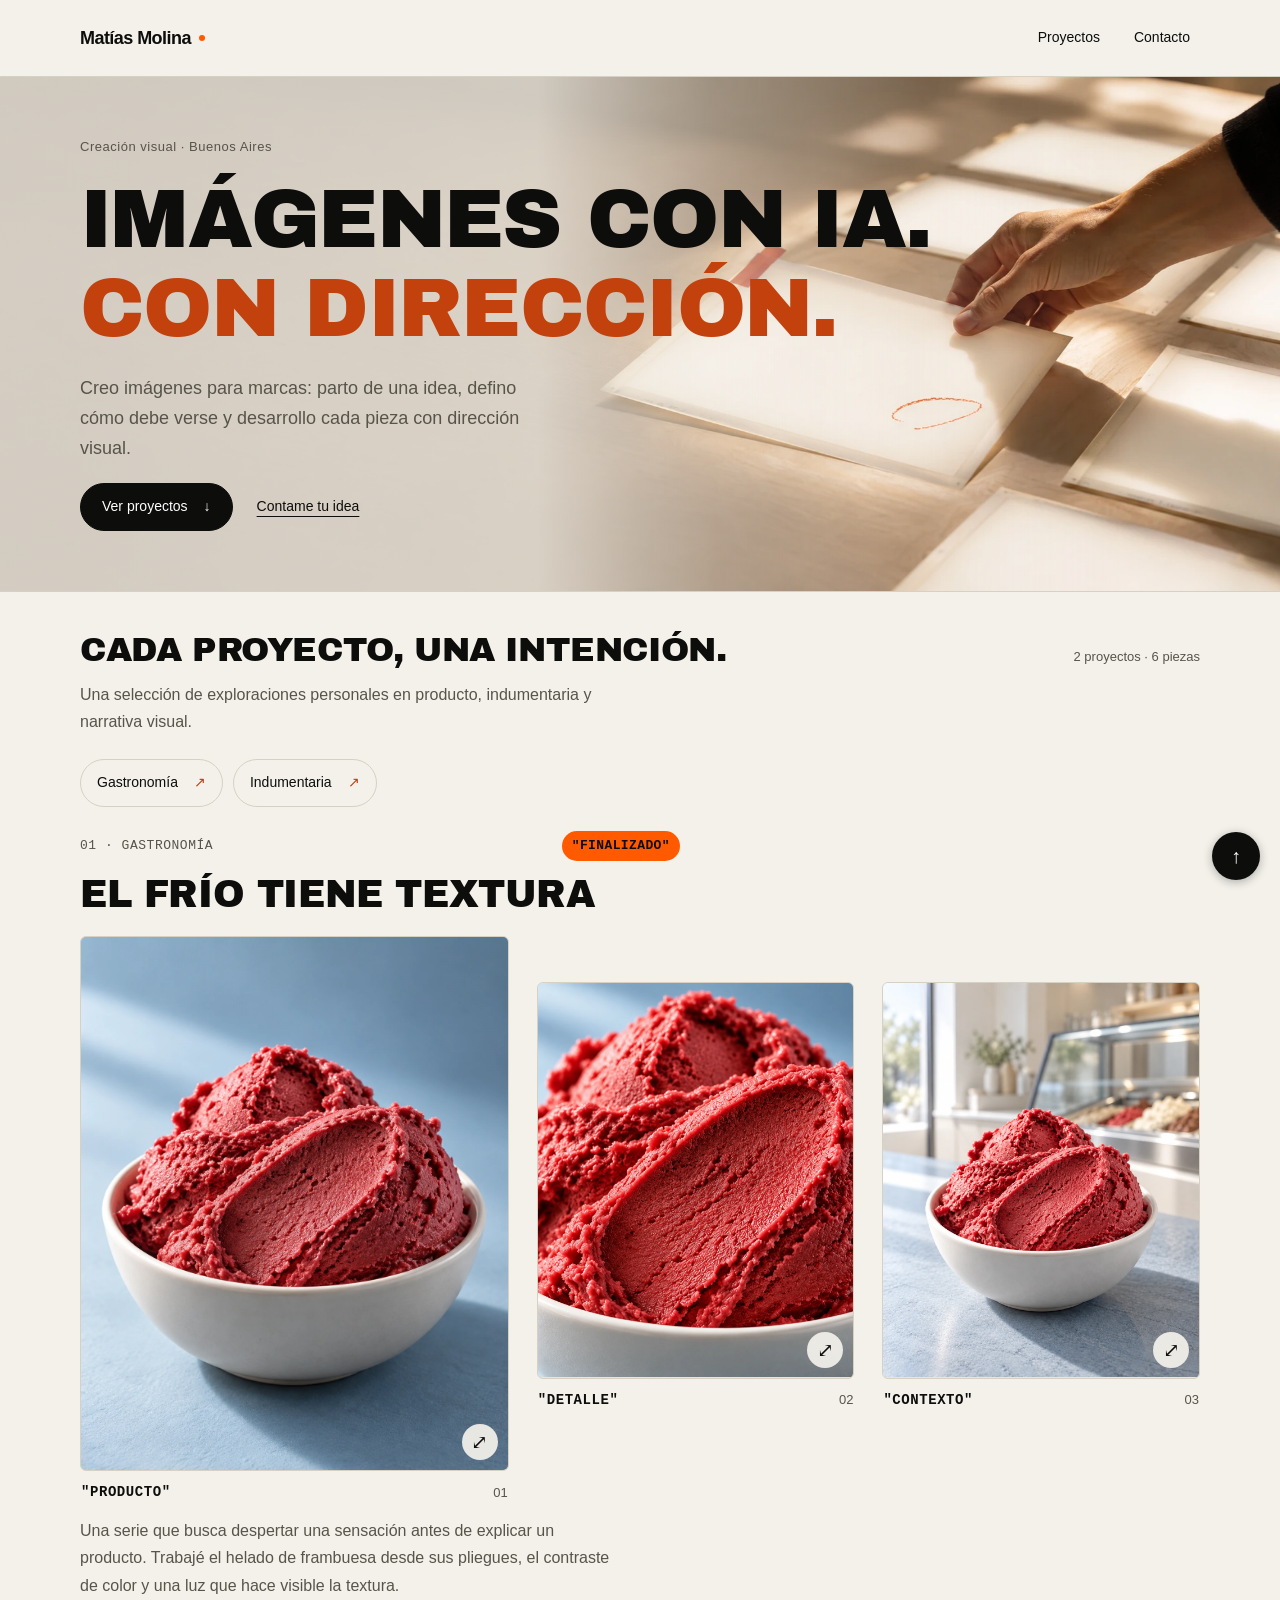
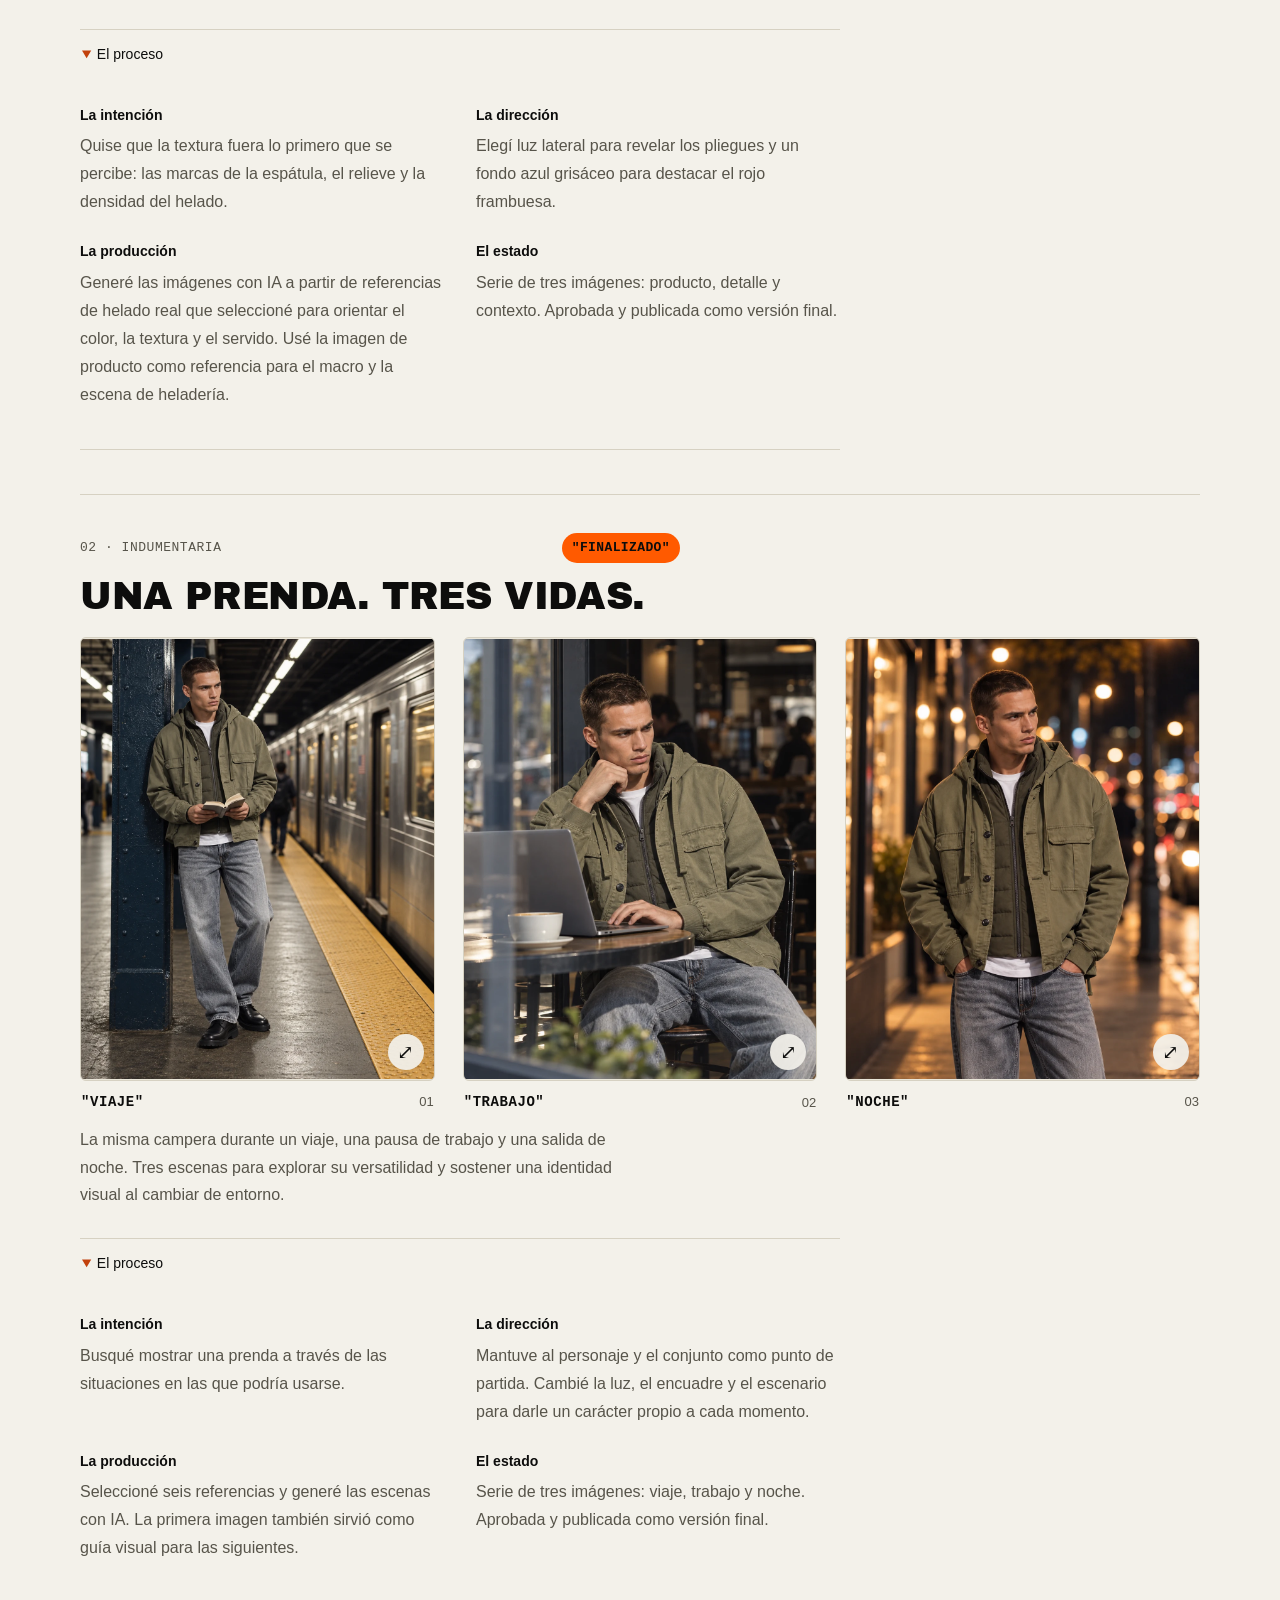
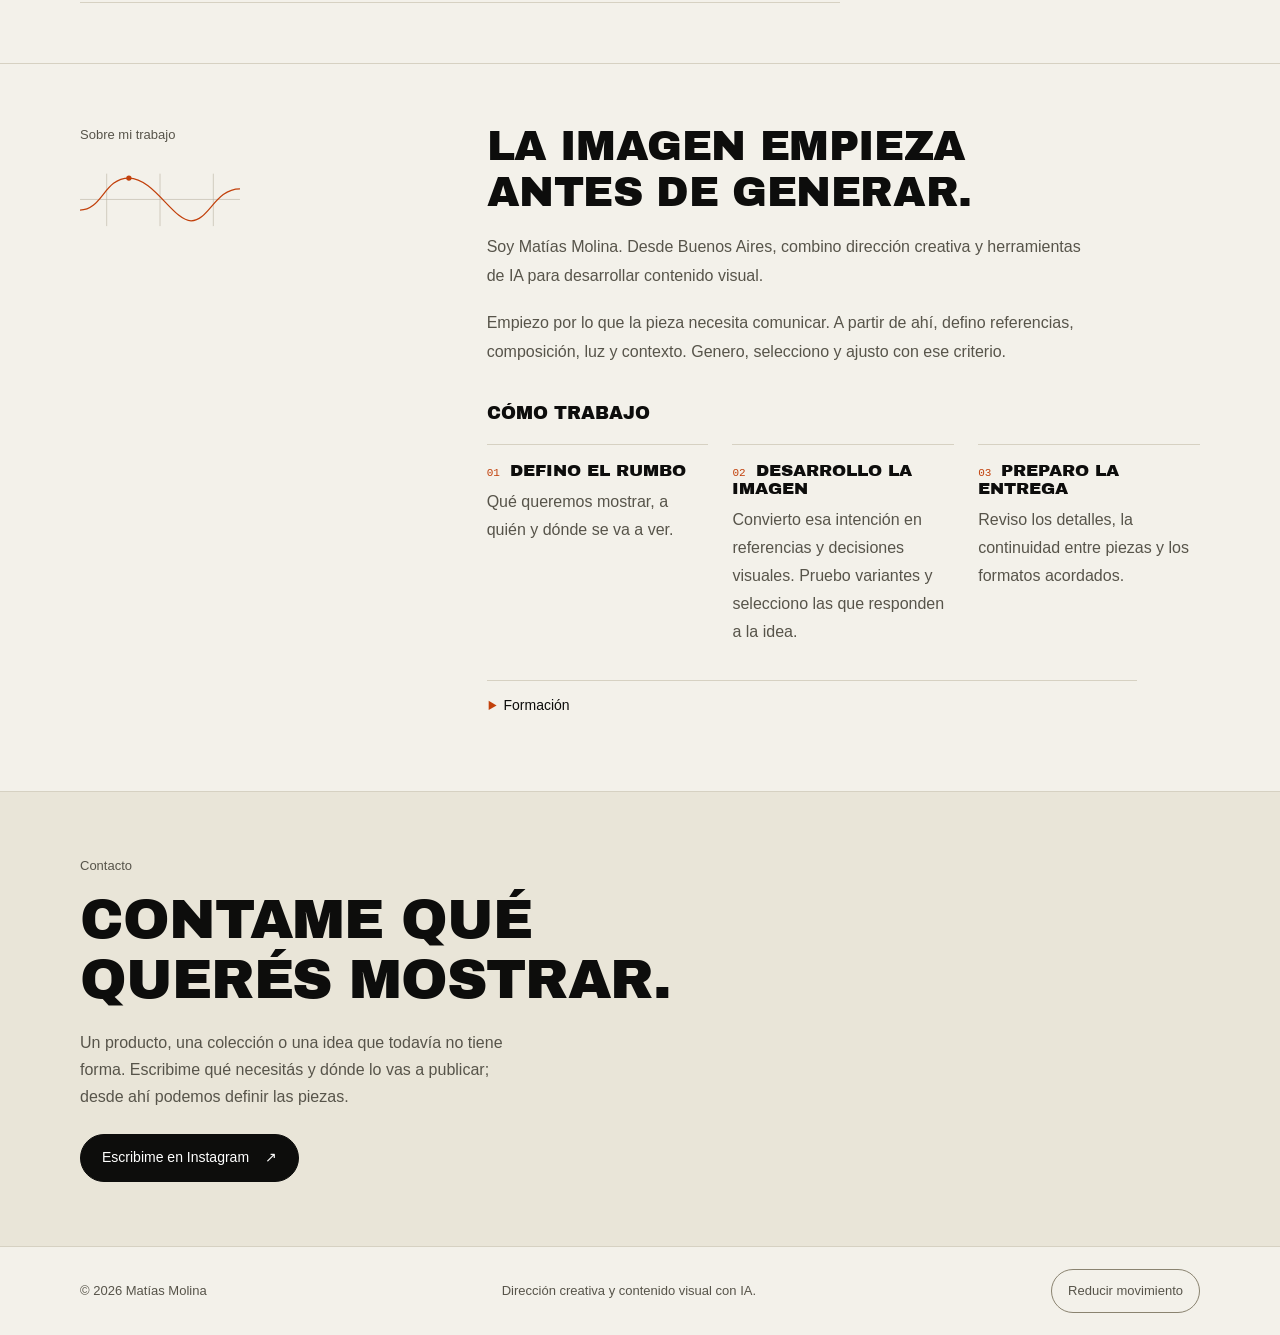
==== commit 51c5fa0d: "Mark both catalog projects as finalized Matías approved 01 · El frío tiene textura and 02 · Una pren" ====
--- a/site/index.html
+++ b/site/index.html
@@ -6,7 +6,7 @@
 <meta name="description" content="Creo imágenes con IA para marcas. Conocé mis proyectos, las decisiones detrás de cada pieza y cómo trabajo. Soy Matías Molina.">
 <meta name="theme-color" content="#f3f1ea">
 <title>Imágenes con IA para marcas | Matías Molina</title>
-<!-- SEO:START --><link rel="canonical" href="https://ai-creative-portfolio.mmolina-uxploit.workers.dev/"><meta name="robots" content="index,follow,max-image-preview:large"><meta property="og:type" content="website"><meta property="og:locale" content="es_AR"><meta property="og:site_name" content="Matías Molina"><meta property="og:url" content="https://ai-creative-portfolio.mmolina-uxploit.workers.dev/"><meta property="og:title" content="Matías Molina · Imágenes con IA"><meta property="og:description" content="Creo imágenes con IA para marcas. Conocé mis proyectos y las decisiones detrás de cada pieza."><meta property="og:image" content="https://ai-creative-portfolio.mmolina-uxploit.workers.dev/assets/projects/el-frio-tiene-textura-reinicio-v01.webp"><meta property="og:image:alt" content="Helado rojo frambuesa con pliegues de espátula en un cuenco blanco, sobre fondo azul grisáceo y con luz lateral."><meta name="twitter:card" content="summary_large_image"><meta name="twitter:image" content="https://ai-creative-portfolio.mmolina-uxploit.workers.dev/assets/projects/el-frio-tiene-textura-reinicio-v01.webp"><script type="application/ld+json">{"@context":"https://schema.org","@graph":[{"@type":"Person","@id":"https://ai-creative-portfolio.mmolina-uxploit.workers.dev/#matias","name":"Matías Molina","url":"https://ai-creative-portfolio.mmolina-uxploit.workers.dev/","sameAs":["https://www.instagram.com/matias_sistemascreativos/"],"jobTitle":"Creador de contenido visual con IA"},{"@type":"WebSite","@id":"https://ai-creative-portfolio.mmolina-uxploit.workers.dev/#website","url":"https://ai-creative-portfolio.mmolina-uxploit.workers.dev/","name":"Matías Molina · Creación visual con IA","inLanguage":"es-AR","publisher":{"@id":"https://ai-creative-portfolio.mmolina-uxploit.workers.dev/#matias"}},{"@type":"CollectionPage","@id":"https://ai-creative-portfolio.mmolina-uxploit.workers.dev/#portfolio","url":"https://ai-creative-portfolio.mmolina-uxploit.workers.dev/","name":"Imágenes con IA para marcas","inLanguage":"es-AR","isPartOf":{"@id":"https://ai-creative-portfolio.mmolina-uxploit.workers.dev/#website"},"author":{"@id":"https://ai-creative-portfolio.mmolina-uxploit.workers.dev/#matias"},"hasPart":[{"@type":"CreativeWork","name":"El frío tiene textura","url":"https://ai-creative-portfolio.mmolina-uxploit.workers.dev/#001-el-frio-tiene-textura","description":"Una serie que busca despertar una sensación antes de explicar un producto. Trabajé el helado de frambuesa desde sus pliegues, el contraste de color y una luz que hace visible la textura.","creativeWorkStatus":"En desarrollo","creator":{"@id":"https://ai-creative-portfolio.mmolina-uxploit.workers.dev/#matias"},"image":["https://ai-creative-portfolio.mmolina-uxploit.workers.dev/assets/projects/el-frio-tiene-textura-reinicio-v01.webp","https://ai-creative-portfolio.mmolina-uxploit.workers.dev/assets/projects/el-frio-tiene-textura-macro-v01.webp","https://ai-creative-portfolio.mmolina-uxploit.workers.dev/assets/projects/el-frio-tiene-textura-contexto-v01.webp"]},{"@type":"CreativeWork","name":"Una prenda. Tres vidas.","url":"https://ai-creative-portfolio.mmolina-uxploit.workers.dev/#002-una-prenda-tres-vidas","description":"La misma campera durante un viaje, una pausa de trabajo y una salida de noche. Tres escenas para explorar su versatilidad y sostener una identidad visual al cambiar de entorno.","creativeWorkStatus":"En desarrollo","creator":{"@id":"https://ai-creative-portfolio.mmolina-uxploit.workers.dev/#matias"},"image":["https://ai-creative-portfolio.mmolina-uxploit.workers.dev/assets/projects/una-prenda-tres-vidas-viaje-v01.webp","https://ai-creative-portfolio.mmolina-uxploit.workers.dev/assets/projects/una-prenda-tres-vidas-trabajo-v01.webp","https://ai-creative-portfolio.mmolina-uxploit.workers.dev/assets/projects/una-prenda-tres-vidas-noche-v01.webp"]}]}]}</script><!-- SEO:END -->
+<!-- SEO:START --><link rel="canonical" href="https://ai-creative-portfolio.mmolina-uxploit.workers.dev/"><meta name="robots" content="index,follow,max-image-preview:large"><meta property="og:type" content="website"><meta property="og:locale" content="es_AR"><meta property="og:site_name" content="Matías Molina"><meta property="og:url" content="https://ai-creative-portfolio.mmolina-uxploit.workers.dev/"><meta property="og:title" content="Matías Molina · Imágenes con IA"><meta property="og:description" content="Creo imágenes con IA para marcas. Conocé mis proyectos y las decisiones detrás de cada pieza."><meta property="og:image" content="https://ai-creative-portfolio.mmolina-uxploit.workers.dev/assets/projects/el-frio-tiene-textura-reinicio-v01.webp"><meta property="og:image:alt" content="Helado rojo frambuesa con pliegues de espátula en un cuenco blanco, sobre fondo azul grisáceo y con luz lateral."><meta name="twitter:card" content="summary_large_image"><meta name="twitter:image" content="https://ai-creative-portfolio.mmolina-uxploit.workers.dev/assets/projects/el-frio-tiene-textura-reinicio-v01.webp"><script type="application/ld+json">{"@context":"https://schema.org","@graph":[{"@type":"Person","@id":"https://ai-creative-portfolio.mmolina-uxploit.workers.dev/#matias","name":"Matías Molina","url":"https://ai-creative-portfolio.mmolina-uxploit.workers.dev/","sameAs":["https://www.instagram.com/matias_sistemascreativos/"],"jobTitle":"Creador de contenido visual con IA"},{"@type":"WebSite","@id":"https://ai-creative-portfolio.mmolina-uxploit.workers.dev/#website","url":"https://ai-creative-portfolio.mmolina-uxploit.workers.dev/","name":"Matías Molina · Creación visual con IA","inLanguage":"es-AR","publisher":{"@id":"https://ai-creative-portfolio.mmolina-uxploit.workers.dev/#matias"}},{"@type":"CollectionPage","@id":"https://ai-creative-portfolio.mmolina-uxploit.workers.dev/#portfolio","url":"https://ai-creative-portfolio.mmolina-uxploit.workers.dev/","name":"Imágenes con IA para marcas","inLanguage":"es-AR","isPartOf":{"@id":"https://ai-creative-portfolio.mmolina-uxploit.workers.dev/#website"},"author":{"@id":"https://ai-creative-portfolio.mmolina-uxploit.workers.dev/#matias"},"hasPart":[{"@type":"CreativeWork","name":"El frío tiene textura","url":"https://ai-creative-portfolio.mmolina-uxploit.workers.dev/#001-el-frio-tiene-textura","description":"Una serie que busca despertar una sensación antes de explicar un producto. Trabajé el helado de frambuesa desde sus pliegues, el contraste de color y una luz que hace visible la textura.","creativeWorkStatus":"Finalizado","creator":{"@id":"https://ai-creative-portfolio.mmolina-uxploit.workers.dev/#matias"},"image":["https://ai-creative-portfolio.mmolina-uxploit.workers.dev/assets/projects/el-frio-tiene-textura-reinicio-v01.webp","https://ai-creative-portfolio.mmolina-uxploit.workers.dev/assets/projects/el-frio-tiene-textura-macro-v01.webp","https://ai-creative-portfolio.mmolina-uxploit.workers.dev/assets/projects/el-frio-tiene-textura-contexto-v01.webp"]},{"@type":"CreativeWork","name":"Una prenda. Tres vidas.","url":"https://ai-creative-portfolio.mmolina-uxploit.workers.dev/#002-una-prenda-tres-vidas","description":"La misma campera durante un viaje, una pausa de trabajo y una salida de noche. Tres escenas para explorar su versatilidad y sostener una identidad visual al cambiar de entorno.","creativeWorkStatus":"Finalizado","creator":{"@id":"https://ai-creative-portfolio.mmolina-uxploit.workers.dev/#matias"},"image":["https://ai-creative-portfolio.mmolina-uxploit.workers.dev/assets/projects/una-prenda-tres-vidas-viaje-v01.webp","https://ai-creative-portfolio.mmolina-uxploit.workers.dev/assets/projects/una-prenda-tres-vidas-trabajo-v01.webp","https://ai-creative-portfolio.mmolina-uxploit.workers.dev/assets/projects/una-prenda-tres-vidas-noche-v01.webp"]}]}]}</script><!-- SEO:END -->
 <link rel="icon" href="assets/favicon.svg" type="image/svg+xml">
 <link rel="stylesheet" href="assets/site.css">
 </head>
@@ -15,15 +15,15 @@
 <header class="site-header"><div class="wrap header-inner"><a class="brand" href="#inicio" aria-label="Matías Molina, inicio">Matías Molina<span class="brand-dot" aria-hidden="true"></span></a><nav class="nav" aria-label="Navegación principal"><a href="#trabajos">Proyectos</a><a href="#contacto">Contacto</a></nav></div></header>
 <main id="contenido" tabindex="-1">
 <section class="hero" aria-labelledby="hero-title"><div class="hero-media" aria-hidden="true"><img src="assets/hero-direccion-creativa-v01.webp" alt="" fetchpriority="high" loading="eager" decoding="async"></div><div class="wrap hero-content"><p class="eyebrow">Creación visual · Buenos Aires</p><h1 id="hero-title">Imágenes con IA.<br><span>Con dirección.</span></h1><p class="hero-copy">Creo imágenes para marcas: parto de una idea, defino cómo debe verse y desarrollo cada pieza con dirección visual.</p><div class="hero-actions"><a class="button" href="#trabajos">Ver proyectos <span aria-hidden="true">↓</span></a><a class="text-link" href="#contacto">Contame tu idea</a></div></div></section>
-<section class="section work-section" id="trabajos" aria-labelledby="work-title"><div class="wrap"><div class="section-heading"><h2 id="work-title">Cada proyecto, una intención.</h2><p class="count" id="catalog-count" hidden></p></div><p class="project-intro">Una selección de exploraciones personales en producto, indumentaria y narrativa visual.</p><nav class="project-index" aria-label="Ir a un proyecto"><a href="#001-el-frio-tiene-textura">Gastronomía <span aria-hidden="true">↗</span></a><a href="#002-una-prenda-tres-vidas">Indumentaria <span aria-hidden="true">↗</span></a></nav><div class="filters" id="filters" role="group" aria-label="Filtrar por formato" hidden><button type="button" data-filter="all" aria-pressed="true">Todo</button><button type="button" data-filter="image" aria-pressed="false">Imágenes</button><button type="button" data-filter="video" aria-pressed="false">Videos</button></div><!-- CATALOG:START --><div id="catalog"><article class="project" id="001-el-frio-tiene-textura" aria-labelledby="title-001-el-frio-tiene-textura"><div class="project-top"><p class="project-category">01 · Gastronomía</p><span class="status-pill">En desarrollo</span></div><h3 class="project-title" id="title-001-el-frio-tiene-textura">El frío tiene textura</h3><div class="project-grid"><figure class="creative"><a class="media-button" href="assets/projects/el-frio-tiene-textura-reinicio-v01.webp" data-creative="el-frio-tiene-textura-reinicio-v01.webp" aria-label="Ampliar producto de El frío tiene textura"><img src="assets/projects/el-frio-tiene-textura-reinicio-v01.webp" alt="Helado rojo frambuesa con pliegues de espátula en un cuenco blanco, sobre fondo azul grisáceo y con luz lateral." fetchpriority="high" loading="eager" decoding="async"><span class="enlarge" aria-hidden="true">⤢</span></a><figcaption><span>Producto</span><span class="creative-number">01</span></figcaption></figure><figure class="creative"><a class="media-button" href="assets/projects/el-frio-tiene-textura-macro-v01.webp" data-creative="el-frio-tiene-textura-macro-v01.webp" aria-label="Ampliar detalle de El frío tiene textura"><img src="assets/projects/el-frio-tiene-textura-macro-v01.webp" alt="Macro de helado de frambuesa con marcas de espátula y pliegues iluminados desde la izquierda, con el borde de un cuenco blanco." loading="lazy" decoding="async"><span class="enlarge" aria-hidden="true">⤢</span></a><figcaption><span>Detalle</span><span class="creative-number">02</span></figcaption></figure><figure class="creative"><a class="media-button" href="assets/projects/el-frio-tiene-textura-contexto-v01.webp" data-creative="el-frio-tiene-textura-contexto-v01.webp" aria-label="Ampliar contexto de El frío tiene textura"><img src="assets/projects/el-frio-tiene-textura-contexto-v01.webp" alt="Helado de frambuesa en un cuenco blanco sobre un mostrador azul grisáceo, con una vitrina de heladería al fondo y luz natural desde la izquierda." loading="lazy" decoding="async"><span class="enlarge" aria-hidden="true">⤢</span></a><figcaption><span>Contexto</span><span class="creative-number">03</span></figcaption></figure></div><p class="project-intro">Una serie que busca despertar una sensación antes de explicar un producto. Trabajé el helado de frambuesa desde sus pliegues, el contraste de color y una luz que hace visible la textura.</p><details class="project-process" open><summary>El proceso</summary><dl class="process-grid"><div><dt>La intención</dt><dd>Quise que la textura fuera lo primero que se percibe: las marcas de la espátula, el relieve y la densidad del helado.</dd></div><div><dt>La dirección</dt><dd>Elegí luz lateral para revelar los pliegues y un fondo azul grisáceo para destacar el rojo frambuesa.</dd></div><div><dt>La producción</dt><dd>Generé las imágenes con IA a partir de referencias de helado real que seleccioné para orientar el color, la textura y el servido. Usé la imagen de producto como referencia para el macro y la escena de heladería.</dd></div><div><dt>El estado</dt><dd>Serie inicial de tres imágenes: producto, detalle y contexto. En revisión final de continuidad visual.</dd></div></dl></details></article>
-<article class="project" id="002-una-prenda-tres-vidas" aria-labelledby="title-002-una-prenda-tres-vidas"><div class="project-top"><p class="project-category">02 · Indumentaria</p><span class="status-pill">En desarrollo</span></div><h3 class="project-title" id="title-002-una-prenda-tres-vidas">Una prenda. Tres vidas.</h3><div class="project-grid"><figure class="creative"><a class="media-button" href="assets/projects/una-prenda-tres-vidas-viaje-v01.webp" data-creative="una-prenda-tres-vidas-viaje-v01.webp" aria-label="Ampliar viaje de Una prenda. Tres vidas."><img src="assets/projects/una-prenda-tres-vidas-viaje-v01.webp" alt="Hombre con campera verde oliva y jeans grises, apoyado en una columna de estación con un libro abierto." loading="lazy" decoding="async"><span class="enlarge" aria-hidden="true">⤢</span></a><figcaption><span>Viaje</span><span class="creative-number">01</span></figcaption></figure><figure class="creative"><a class="media-button" href="assets/projects/una-prenda-tres-vidas-trabajo-v01.webp" data-creative="una-prenda-tres-vidas-trabajo-v01.webp" aria-label="Ampliar trabajo de Una prenda. Tres vidas."><img src="assets/projects/una-prenda-tres-vidas-trabajo-v01.webp" alt="El mismo personaje con campera verde oliva, sentado junto a una ventana de café frente a una computadora portátil." loading="lazy" decoding="async"><span class="enlarge" aria-hidden="true">⤢</span></a><figcaption><span>Trabajo</span><span class="creative-number">02</span></figcaption></figure><figure class="creative"><a class="media-button" href="assets/projects/una-prenda-tres-vidas-noche-v01.webp" data-creative="una-prenda-tres-vidas-noche-v01.webp" aria-label="Ampliar noche de Una prenda. Tres vidas."><img src="assets/projects/una-prenda-tres-vidas-noche-v01.webp" alt="Retrato nocturno del mismo personaje con campera verde oliva y jeans grises, rodeado de luces urbanas desenfocadas." loading="lazy" decoding="async"><span class="enlarge" aria-hidden="true">⤢</span></a><figcaption><span>Noche</span><span class="creative-number">03</span></figcaption></figure></div><p class="project-intro">La misma campera durante un viaje, una pausa de trabajo y una salida de noche. Tres escenas para explorar su versatilidad y sostener una identidad visual al cambiar de entorno.</p><details class="project-process" open><summary>El proceso</summary><dl class="process-grid"><div><dt>La intención</dt><dd>Busqué mostrar una prenda a través de las situaciones en las que podría usarse.</dd></div><div><dt>La dirección</dt><dd>Mantuve al personaje y el conjunto como punto de partida. Cambié la luz, el encuadre y el escenario para darle un carácter propio a cada momento.</dd></div><div><dt>La producción</dt><dd>Seleccioné seis referencias y generé las escenas con IA. La primera imagen también sirvió como guía visual para las siguientes.</dd></div><div><dt>El estado</dt><dd>Serie de tres imágenes en desarrollo. Estoy refinando la continuidad de los detalles de la campera.</dd></div></dl></details></article></div><!-- CATALOG:END --></div></section>
+<section class="section work-section" id="trabajos" aria-labelledby="work-title"><div class="wrap"><div class="section-heading"><h2 id="work-title">Cada proyecto, una intención.</h2><p class="count" id="catalog-count" hidden></p></div><p class="project-intro">Una selección de exploraciones personales en producto, indumentaria y narrativa visual.</p><nav class="project-index" aria-label="Ir a un proyecto"><a href="#001-el-frio-tiene-textura">Gastronomía <span aria-hidden="true">↗</span></a><a href="#002-una-prenda-tres-vidas">Indumentaria <span aria-hidden="true">↗</span></a></nav><div class="filters" id="filters" role="group" aria-label="Filtrar por formato" hidden><button type="button" data-filter="all" aria-pressed="true">Todo</button><button type="button" data-filter="image" aria-pressed="false">Imágenes</button><button type="button" data-filter="video" aria-pressed="false">Videos</button></div><!-- CATALOG:START --><div id="catalog"><article class="project" id="001-el-frio-tiene-textura" aria-labelledby="title-001-el-frio-tiene-textura"><div class="project-top"><p class="project-category">01 · Gastronomía</p><span class="status-pill">Finalizado</span></div><h3 class="project-title" id="title-001-el-frio-tiene-textura">El frío tiene textura</h3><div class="project-grid"><figure class="creative"><a class="media-button" href="assets/projects/el-frio-tiene-textura-reinicio-v01.webp" data-creative="el-frio-tiene-textura-reinicio-v01.webp" aria-label="Ampliar producto de El frío tiene textura"><img src="assets/projects/el-frio-tiene-textura-reinicio-v01.webp" alt="Helado rojo frambuesa con pliegues de espátula en un cuenco blanco, sobre fondo azul grisáceo y con luz lateral." fetchpriority="high" loading="eager" decoding="async"><span class="enlarge" aria-hidden="true">⤢</span></a><figcaption><span>Producto</span><span class="creative-number">01</span></figcaption></figure><figure class="creative"><a class="media-button" href="assets/projects/el-frio-tiene-textura-macro-v01.webp" data-creative="el-frio-tiene-textura-macro-v01.webp" aria-label="Ampliar detalle de El frío tiene textura"><img src="assets/projects/el-frio-tiene-textura-macro-v01.webp" alt="Macro de helado de frambuesa con marcas de espátula y pliegues iluminados desde la izquierda, con el borde de un cuenco blanco." loading="lazy" decoding="async"><span class="enlarge" aria-hidden="true">⤢</span></a><figcaption><span>Detalle</span><span class="creative-number">02</span></figcaption></figure><figure class="creative"><a class="media-button" href="assets/projects/el-frio-tiene-textura-contexto-v01.webp" data-creative="el-frio-tiene-textura-contexto-v01.webp" aria-label="Ampliar contexto de El frío tiene textura"><img src="assets/projects/el-frio-tiene-textura-contexto-v01.webp" alt="Helado de frambuesa en un cuenco blanco sobre un mostrador azul grisáceo, con una vitrina de heladería al fondo y luz natural desde la izquierda." loading="lazy" decoding="async"><span class="enlarge" aria-hidden="true">⤢</span></a><figcaption><span>Contexto</span><span class="creative-number">03</span></figcaption></figure></div><p class="project-intro">Una serie que busca despertar una sensación antes de explicar un producto. Trabajé el helado de frambuesa desde sus pliegues, el contraste de color y una luz que hace visible la textura.</p><details class="project-process" open><summary>El proceso</summary><dl class="process-grid"><div><dt>La intención</dt><dd>Quise que la textura fuera lo primero que se percibe: las marcas de la espátula, el relieve y la densidad del helado.</dd></div><div><dt>La dirección</dt><dd>Elegí luz lateral para revelar los pliegues y un fondo azul grisáceo para destacar el rojo frambuesa.</dd></div><div><dt>La producción</dt><dd>Generé las imágenes con IA a partir de referencias de helado real que seleccioné para orientar el color, la textura y el servido. Usé la imagen de producto como referencia para el macro y la escena de heladería.</dd></div><div><dt>El estado</dt><dd>Serie de tres imágenes: producto, detalle y contexto. Aprobada y publicada como versión final.</dd></div></dl></details></article>
+<article class="project" id="002-una-prenda-tres-vidas" aria-labelledby="title-002-una-prenda-tres-vidas"><div class="project-top"><p class="project-category">02 · Indumentaria</p><span class="status-pill">Finalizado</span></div><h3 class="project-title" id="title-002-una-prenda-tres-vidas">Una prenda. Tres vidas.</h3><div class="project-grid"><figure class="creative"><a class="media-button" href="assets/projects/una-prenda-tres-vidas-viaje-v01.webp" data-creative="una-prenda-tres-vidas-viaje-v01.webp" aria-label="Ampliar viaje de Una prenda. Tres vidas."><img src="assets/projects/una-prenda-tres-vidas-viaje-v01.webp" alt="Hombre con campera verde oliva y jeans grises, apoyado en una columna de estación con un libro abierto." loading="lazy" decoding="async"><span class="enlarge" aria-hidden="true">⤢</span></a><figcaption><span>Viaje</span><span class="creative-number">01</span></figcaption></figure><figure class="creative"><a class="media-button" href="assets/projects/una-prenda-tres-vidas-trabajo-v01.webp" data-creative="una-prenda-tres-vidas-trabajo-v01.webp" aria-label="Ampliar trabajo de Una prenda. Tres vidas."><img src="assets/projects/una-prenda-tres-vidas-trabajo-v01.webp" alt="El mismo personaje con campera verde oliva, sentado junto a una ventana de café frente a una computadora portátil." loading="lazy" decoding="async"><span class="enlarge" aria-hidden="true">⤢</span></a><figcaption><span>Trabajo</span><span class="creative-number">02</span></figcaption></figure><figure class="creative"><a class="media-button" href="assets/projects/una-prenda-tres-vidas-noche-v01.webp" data-creative="una-prenda-tres-vidas-noche-v01.webp" aria-label="Ampliar noche de Una prenda. Tres vidas."><img src="assets/projects/una-prenda-tres-vidas-noche-v01.webp" alt="Retrato nocturno del mismo personaje con campera verde oliva y jeans grises, rodeado de luces urbanas desenfocadas." loading="lazy" decoding="async"><span class="enlarge" aria-hidden="true">⤢</span></a><figcaption><span>Noche</span><span class="creative-number">03</span></figcaption></figure></div><p class="project-intro">La misma campera durante un viaje, una pausa de trabajo y una salida de noche. Tres escenas para explorar su versatilidad y sostener una identidad visual al cambiar de entorno.</p><details class="project-process" open><summary>El proceso</summary><dl class="process-grid"><div><dt>La intención</dt><dd>Busqué mostrar una prenda a través de las situaciones en las que podría usarse.</dd></div><div><dt>La dirección</dt><dd>Mantuve al personaje y el conjunto como punto de partida. Cambié la luz, el encuadre y el escenario para darle un carácter propio a cada momento.</dd></div><div><dt>La producción</dt><dd>Seleccioné seis referencias y generé las escenas con IA. La primera imagen también sirvió como guía visual para las siguientes.</dd></div><div><dt>El estado</dt><dd>Serie de tres imágenes: viaje, trabajo y noche. Aprobada y publicada como versión final.</dd></div></dl></details></article></div><!-- CATALOG:END --></div></section>
 <section class="section about" aria-labelledby="about-title"><div class="wrap about-layout"><div><p class="section-kicker">Sobre mi trabajo</p><div class="signature" aria-hidden="true"><svg viewBox="0 0 180 65" fill="none"><path d="M0 32H180M30 3V62M90 3V62M150 3V62" stroke="currentColor" stroke-width=".6"/><path d="M0 44C25 44 27 8 55 8S105 56 125 56 152 20 180 20" stroke="#c2410c" stroke-width="1.4"/><circle cx="55" cy="8" r="3" fill="#c2410c"/></svg></div></div><div><h2 id="about-title">La imagen empieza<br>antes de generar.</h2><p class="about-copy">Soy Matías Molina. Desde Buenos Aires, combino dirección creativa y herramientas de IA para desarrollar contenido visual.</p><p class="about-copy">Empiezo por lo que la pieza necesita comunicar. A partir de ahí, defino referencias, composición, luz y contexto. Genero, selecciono y ajusto con ese criterio.</p><h3>Cómo trabajo</h3><ol class="method" role="list"><li><h3><span aria-hidden="true">01</span>Defino el rumbo</h3><p>Qué queremos mostrar, a quién y dónde se va a ver.</p></li><li><h3><span aria-hidden="true">02</span>Desarrollo la imagen</h3><p>Convierto esa intención en referencias y decisiones visuales. Pruebo variantes y selecciono las que responden a la idea.</p></li><li><h3><span aria-hidden="true">03</span>Preparo la entrega</h3><p>Reviso los detalles, la continuidad entre piezas y los formatos acordados.</p></li></ol><details class="training"><summary>Formación</summary><div class="training-body"><div><h3>Modo Máquina · En curso</h3><p>Actualmente curso Modo Máquina, con foco en creación de contenido con inteligencia artificial.</p><a class="inline-link" href="https://modomaquina.com/" target="_blank" rel="noopener noreferrer">Ver la formación <span class="sr-only">(abre una pestaña nueva)</span><span aria-hidden="true">↗</span></a></div></div></details></div></div></section>
 <section class="contact-section" id="contacto" aria-labelledby="contact-title"><div class="wrap"><p class="eyebrow">Contacto</p><h2 id="contact-title">Contame qué<br>querés mostrar.</h2><p class="contact-copy">Un producto, una colección o una idea que todavía no tiene forma. Escribime qué necesitás y dónde lo vas a publicar; desde ahí podemos definir las piezas.</p><a class="button" href="https://www.instagram.com/matias_sistemascreativos/" target="_blank" rel="noopener noreferrer">Escribime en Instagram <span class="sr-only">(abre una pestaña nueva)</span><span aria-hidden="true">↗</span></a></div></section>
 </main>
 <footer class="footer"><div class="wrap footer-inner"><span>© 2026 Matías Molina</span><span>Dirección creativa y contenido visual con IA.</span><button class="motion-control" id="motion-toggle" type="button" aria-pressed="false" hidden>Reducir movimiento</button></div></footer>
 <a class="back-to-top" id="back-to-top" href="#inicio" hidden aria-label="Volver al inicio"><span aria-hidden="true">↑</span></a>
 <dialog class="viewer" id="viewer" aria-labelledby="viewer-title" aria-describedby="viewer-caption"><div class="viewer-layout"><header class="viewer-header"><h2 id="viewer-title"></h2><button class="viewer-close" type="button" id="viewer-close" autofocus>Cerrar <span aria-hidden="true">×</span></button></header><div class="viewer-body"><div class="viewer-stage" id="viewer-stage"></div><p class="viewer-caption" id="viewer-caption"></p></div><nav class="viewer-nav" aria-label="Recorrer imágenes del proyecto"><button type="button" id="viewer-prev">Anterior</button><p id="viewer-position" role="status" aria-live="polite"></p><button type="button" id="viewer-next">Siguiente</button></nav></div></dialog>
-<!-- DATA:START --><script type="application/json" id="portfolio-data">[{"id":"el-frio-tiene-textura-reinicio-v01.webp","projectId":"001-el-frio-tiene-textura","name":"El frío tiene textura","role":"Producto","type":"image","src":"assets/projects/el-frio-tiene-textura-reinicio-v01.webp","alt":"Helado rojo frambuesa con pliegues de espátula en un cuenco blanco, sobre fondo azul grisáceo y con luz lateral.","order":1,"subtitle":"Gastronomía · Proyecto personal · En desarrollo","summary":"Una serie que busca despertar una sensación antes de explicar un producto. Trabajé el helado de frambuesa desde sus pliegues, el contraste de color y una luz que hace visible la textura.","concept":"Quise que la textura fuera lo primero que se percibe: las marcas de la espátula, el relieve y la densidad del helado.","decision":"Elegí luz lateral para revelar los pliegues y un fondo azul grisáceo para destacar el rojo frambuesa.","pending":"Serie inicial de tres imágenes: producto, detalle y contexto. En revisión final de continuidad visual.","origin":"Generé las imágenes con IA a partir de referencias de helado real que seleccioné para orientar el color, la textura y el servido. Usé la imagen de producto como referencia para el macro y la escena de heladería."},{"id":"el-frio-tiene-textura-macro-v01.webp","projectId":"001-el-frio-tiene-textura","name":"El frío tiene textura","role":"Detalle","type":"image","src":"assets/projects/el-frio-tiene-textura-macro-v01.webp","alt":"Macro de helado de frambuesa con marcas de espátula y pliegues iluminados desde la izquierda, con el borde de un cuenco blanco.","order":2,"subtitle":"Gastronomía · Proyecto personal · En desarrollo","summary":"Una serie que busca despertar una sensación antes de explicar un producto. Trabajé el helado de frambuesa desde sus pliegues, el contraste de color y una luz que hace visible la textura.","concept":"Quise que la textura fuera lo primero que se percibe: las marcas de la espátula, el relieve y la densidad del helado.","decision":"Elegí luz lateral para revelar los pliegues y un fondo azul grisáceo para destacar el rojo frambuesa.","pending":"Serie inicial de tres imágenes: producto, detalle y contexto. En revisión final de continuidad visual.","origin":"Generé las imágenes con IA a partir de referencias de helado real que seleccioné para orientar el color, la textura y el servido. Usé la imagen de producto como referencia para el macro y la escena de heladería."},{"id":"el-frio-tiene-textura-contexto-v01.webp","projectId":"001-el-frio-tiene-textura","name":"El frío tiene textura","role":"Contexto","type":"image","src":"assets/projects/el-frio-tiene-textura-contexto-v01.webp","alt":"Helado de frambuesa en un cuenco blanco sobre un mostrador azul grisáceo, con una vitrina de heladería al fondo y luz natural desde la izquierda.","order":3,"subtitle":"Gastronomía · Proyecto personal · En desarrollo","summary":"Una serie que busca despertar una sensación antes de explicar un producto. Trabajé el helado de frambuesa desde sus pliegues, el contraste de color y una luz que hace visible la textura.","concept":"Quise que la textura fuera lo primero que se percibe: las marcas de la espátula, el relieve y la densidad del helado.","decision":"Elegí luz lateral para revelar los pliegues y un fondo azul grisáceo para destacar el rojo frambuesa.","pending":"Serie inicial de tres imágenes: producto, detalle y contexto. En revisión final de continuidad visual.","origin":"Generé las imágenes con IA a partir de referencias de helado real que seleccioné para orientar el color, la textura y el servido. Usé la imagen de producto como referencia para el macro y la escena de heladería."},{"id":"una-prenda-tres-vidas-viaje-v01.webp","projectId":"002-una-prenda-tres-vidas","name":"Una prenda. Tres vidas.","role":"Viaje","type":"image","src":"assets/projects/una-prenda-tres-vidas-viaje-v01.webp","alt":"Hombre con campera verde oliva y jeans grises, apoyado en una columna de estación con un libro abierto.","order":1,"subtitle":"Indumentaria · Proyecto personal · En desarrollo","summary":"La misma campera durante un viaje, una pausa de trabajo y una salida de noche. Tres escenas para explorar su versatilidad y sostener una identidad visual al cambiar de entorno.","concept":"Busqué mostrar una prenda a través de las situaciones en las que podría usarse.","decision":"Mantuve al personaje y el conjunto como punto de partida. Cambié la luz, el encuadre y el escenario para darle un carácter propio a cada momento.","pending":"Serie de tres imágenes en desarrollo. Estoy refinando la continuidad de los detalles de la campera.","origin":"Seleccioné seis referencias y generé las escenas con IA. La primera imagen también sirvió como guía visual para las siguientes."},{"id":"una-prenda-tres-vidas-trabajo-v01.webp","projectId":"002-una-prenda-tres-vidas","name":"Una prenda. Tres vidas.","role":"Trabajo","type":"image","src":"assets/projects/una-prenda-tres-vidas-trabajo-v01.webp","alt":"El mismo personaje con campera verde oliva, sentado junto a una ventana de café frente a una computadora portátil.","order":2,"subtitle":"Indumentaria · Proyecto personal · En desarrollo","summary":"La misma campera durante un viaje, una pausa de trabajo y una salida de noche. Tres escenas para explorar su versatilidad y sostener una identidad visual al cambiar de entorno.","concept":"Busqué mostrar una prenda a través de las situaciones en las que podría usarse.","decision":"Mantuve al personaje y el conjunto como punto de partida. Cambié la luz, el encuadre y el escenario para darle un carácter propio a cada momento.","pending":"Serie de tres imágenes en desarrollo. Estoy refinando la continuidad de los detalles de la campera.","origin":"Seleccioné seis referencias y generé las escenas con IA. La primera imagen también sirvió como guía visual para las siguientes."},{"id":"una-prenda-tres-vidas-noche-v01.webp","projectId":"002-una-prenda-tres-vidas","name":"Una prenda. Tres vidas.","role":"Noche","type":"image","src":"assets/projects/una-prenda-tres-vidas-noche-v01.webp","alt":"Retrato nocturno del mismo personaje con campera verde oliva y jeans grises, rodeado de luces urbanas desenfocadas.","order":3,"subtitle":"Indumentaria · Proyecto personal · En desarrollo","summary":"La misma campera durante un viaje, una pausa de trabajo y una salida de noche. Tres escenas para explorar su versatilidad y sostener una identidad visual al cambiar de entorno.","concept":"Busqué mostrar una prenda a través de las situaciones en las que podría usarse.","decision":"Mantuve al personaje y el conjunto como punto de partida. Cambié la luz, el encuadre y el escenario para darle un carácter propio a cada momento.","pending":"Serie de tres imágenes en desarrollo. Estoy refinando la continuidad de los detalles de la campera.","origin":"Seleccioné seis referencias y generé las escenas con IA. La primera imagen también sirvió como guía visual para las siguientes."}]</script><!-- DATA:END -->
+<!-- DATA:START --><script type="application/json" id="portfolio-data">[{"id":"el-frio-tiene-textura-reinicio-v01.webp","projectId":"001-el-frio-tiene-textura","name":"El frío tiene textura","role":"Producto","type":"image","src":"assets/projects/el-frio-tiene-textura-reinicio-v01.webp","alt":"Helado rojo frambuesa con pliegues de espátula en un cuenco blanco, sobre fondo azul grisáceo y con luz lateral.","order":1,"subtitle":"Gastronomía · Proyecto personal · Finalizado","summary":"Una serie que busca despertar una sensación antes de explicar un producto. Trabajé el helado de frambuesa desde sus pliegues, el contraste de color y una luz que hace visible la textura.","concept":"Quise que la textura fuera lo primero que se percibe: las marcas de la espátula, el relieve y la densidad del helado.","decision":"Elegí luz lateral para revelar los pliegues y un fondo azul grisáceo para destacar el rojo frambuesa.","pending":"Serie de tres imágenes: producto, detalle y contexto. Aprobada y publicada como versión final.","origin":"Generé las imágenes con IA a partir de referencias de helado real que seleccioné para orientar el color, la textura y el servido. Usé la imagen de producto como referencia para el macro y la escena de heladería."},{"id":"el-frio-tiene-textura-macro-v01.webp","projectId":"001-el-frio-tiene-textura","name":"El frío tiene textura","role":"Detalle","type":"image","src":"assets/projects/el-frio-tiene-textura-macro-v01.webp","alt":"Macro de helado de frambuesa con marcas de espátula y pliegues iluminados desde la izquierda, con el borde de un cuenco blanco.","order":2,"subtitle":"Gastronomía · Proyecto personal · Finalizado","summary":"Una serie que busca despertar una sensación antes de explicar un producto. Trabajé el helado de frambuesa desde sus pliegues, el contraste de color y una luz que hace visible la textura.","concept":"Quise que la textura fuera lo primero que se percibe: las marcas de la espátula, el relieve y la densidad del helado.","decision":"Elegí luz lateral para revelar los pliegues y un fondo azul grisáceo para destacar el rojo frambuesa.","pending":"Serie de tres imágenes: producto, detalle y contexto. Aprobada y publicada como versión final.","origin":"Generé las imágenes con IA a partir de referencias de helado real que seleccioné para orientar el color, la textura y el servido. Usé la imagen de producto como referencia para el macro y la escena de heladería."},{"id":"el-frio-tiene-textura-contexto-v01.webp","projectId":"001-el-frio-tiene-textura","name":"El frío tiene textura","role":"Contexto","type":"image","src":"assets/projects/el-frio-tiene-textura-contexto-v01.webp","alt":"Helado de frambuesa en un cuenco blanco sobre un mostrador azul grisáceo, con una vitrina de heladería al fondo y luz natural desde la izquierda.","order":3,"subtitle":"Gastronomía · Proyecto personal · Finalizado","summary":"Una serie que busca despertar una sensación antes de explicar un producto. Trabajé el helado de frambuesa desde sus pliegues, el contraste de color y una luz que hace visible la textura.","concept":"Quise que la textura fuera lo primero que se percibe: las marcas de la espátula, el relieve y la densidad del helado.","decision":"Elegí luz lateral para revelar los pliegues y un fondo azul grisáceo para destacar el rojo frambuesa.","pending":"Serie de tres imágenes: producto, detalle y contexto. Aprobada y publicada como versión final.","origin":"Generé las imágenes con IA a partir de referencias de helado real que seleccioné para orientar el color, la textura y el servido. Usé la imagen de producto como referencia para el macro y la escena de heladería."},{"id":"una-prenda-tres-vidas-viaje-v01.webp","projectId":"002-una-prenda-tres-vidas","name":"Una prenda. Tres vidas.","role":"Viaje","type":"image","src":"assets/projects/una-prenda-tres-vidas-viaje-v01.webp","alt":"Hombre con campera verde oliva y jeans grises, apoyado en una columna de estación con un libro abierto.","order":1,"subtitle":"Indumentaria · Proyecto personal · Finalizado","summary":"La misma campera durante un viaje, una pausa de trabajo y una salida de noche. Tres escenas para explorar su versatilidad y sostener una identidad visual al cambiar de entorno.","concept":"Busqué mostrar una prenda a través de las situaciones en las que podría usarse.","decision":"Mantuve al personaje y el conjunto como punto de partida. Cambié la luz, el encuadre y el escenario para darle un carácter propio a cada momento.","pending":"Serie de tres imágenes: viaje, trabajo y noche. Aprobada y publicada como versión final.","origin":"Seleccioné seis referencias y generé las escenas con IA. La primera imagen también sirvió como guía visual para las siguientes."},{"id":"una-prenda-tres-vidas-trabajo-v01.webp","projectId":"002-una-prenda-tres-vidas","name":"Una prenda. Tres vidas.","role":"Trabajo","type":"image","src":"assets/projects/una-prenda-tres-vidas-trabajo-v01.webp","alt":"El mismo personaje con campera verde oliva, sentado junto a una ventana de café frente a una computadora portátil.","order":2,"subtitle":"Indumentaria · Proyecto personal · Finalizado","summary":"La misma campera durante un viaje, una pausa de trabajo y una salida de noche. Tres escenas para explorar su versatilidad y sostener una identidad visual al cambiar de entorno.","concept":"Busqué mostrar una prenda a través de las situaciones en las que podría usarse.","decision":"Mantuve al personaje y el conjunto como punto de partida. Cambié la luz, el encuadre y el escenario para darle un carácter propio a cada momento.","pending":"Serie de tres imágenes: viaje, trabajo y noche. Aprobada y publicada como versión final.","origin":"Seleccioné seis referencias y generé las escenas con IA. La primera imagen también sirvió como guía visual para las siguientes."},{"id":"una-prenda-tres-vidas-noche-v01.webp","projectId":"002-una-prenda-tres-vidas","name":"Una prenda. Tres vidas.","role":"Noche","type":"image","src":"assets/projects/una-prenda-tres-vidas-noche-v01.webp","alt":"Retrato nocturno del mismo personaje con campera verde oliva y jeans grises, rodeado de luces urbanas desenfocadas.","order":3,"subtitle":"Indumentaria · Proyecto personal · Finalizado","summary":"La misma campera durante un viaje, una pausa de trabajo y una salida de noche. Tres escenas para explorar su versatilidad y sostener una identidad visual al cambiar de entorno.","concept":"Busqué mostrar una prenda a través de las situaciones en las que podría usarse.","decision":"Mantuve al personaje y el conjunto como punto de partida. Cambié la luz, el encuadre y el escenario para darle un carácter propio a cada momento.","pending":"Serie de tres imágenes: viaje, trabajo y noche. Aprobada y publicada como versión final.","origin":"Seleccioné seis referencias y generé las escenas con IA. La primera imagen también sirvió como guía visual para las siguientes."}]</script><!-- DATA:END -->
 <script defer src="assets/vendor/gsap.min.js"></script>
 <script defer src="assets/site.js"></script>
 </body>
